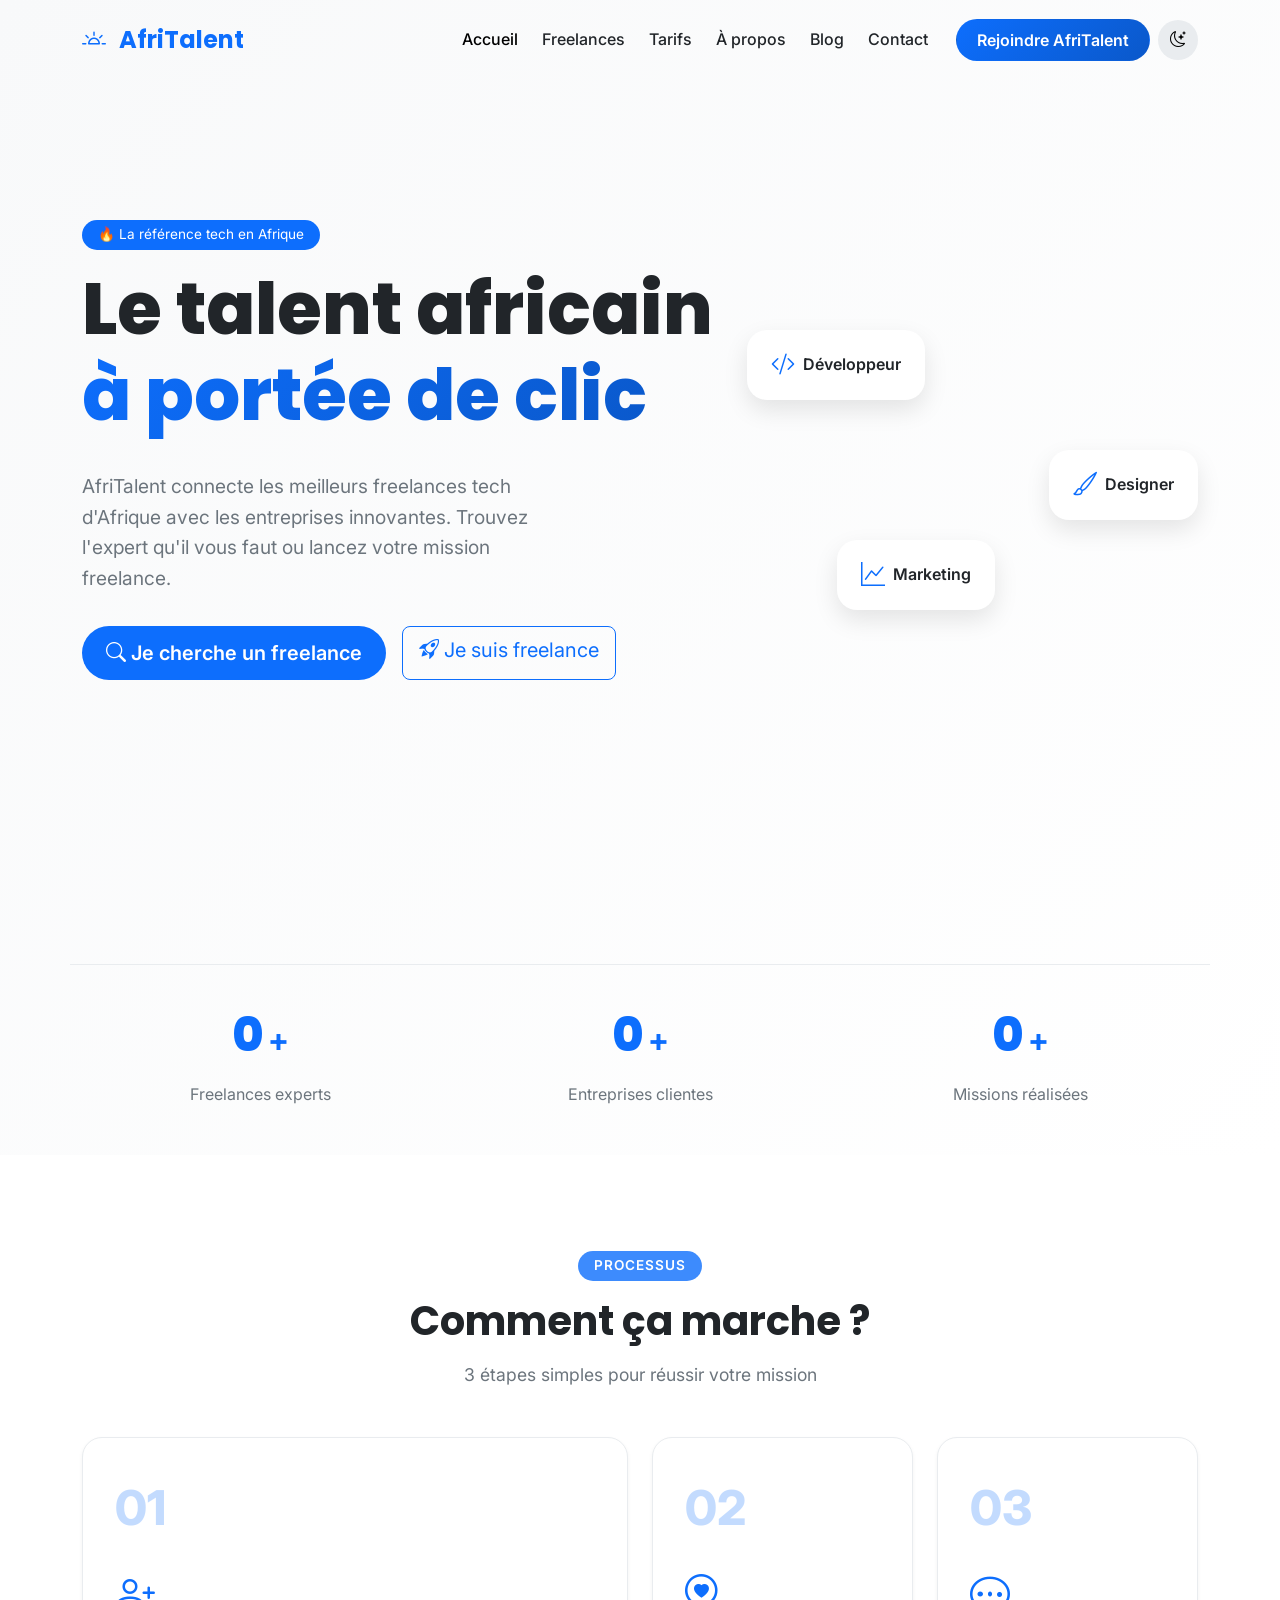
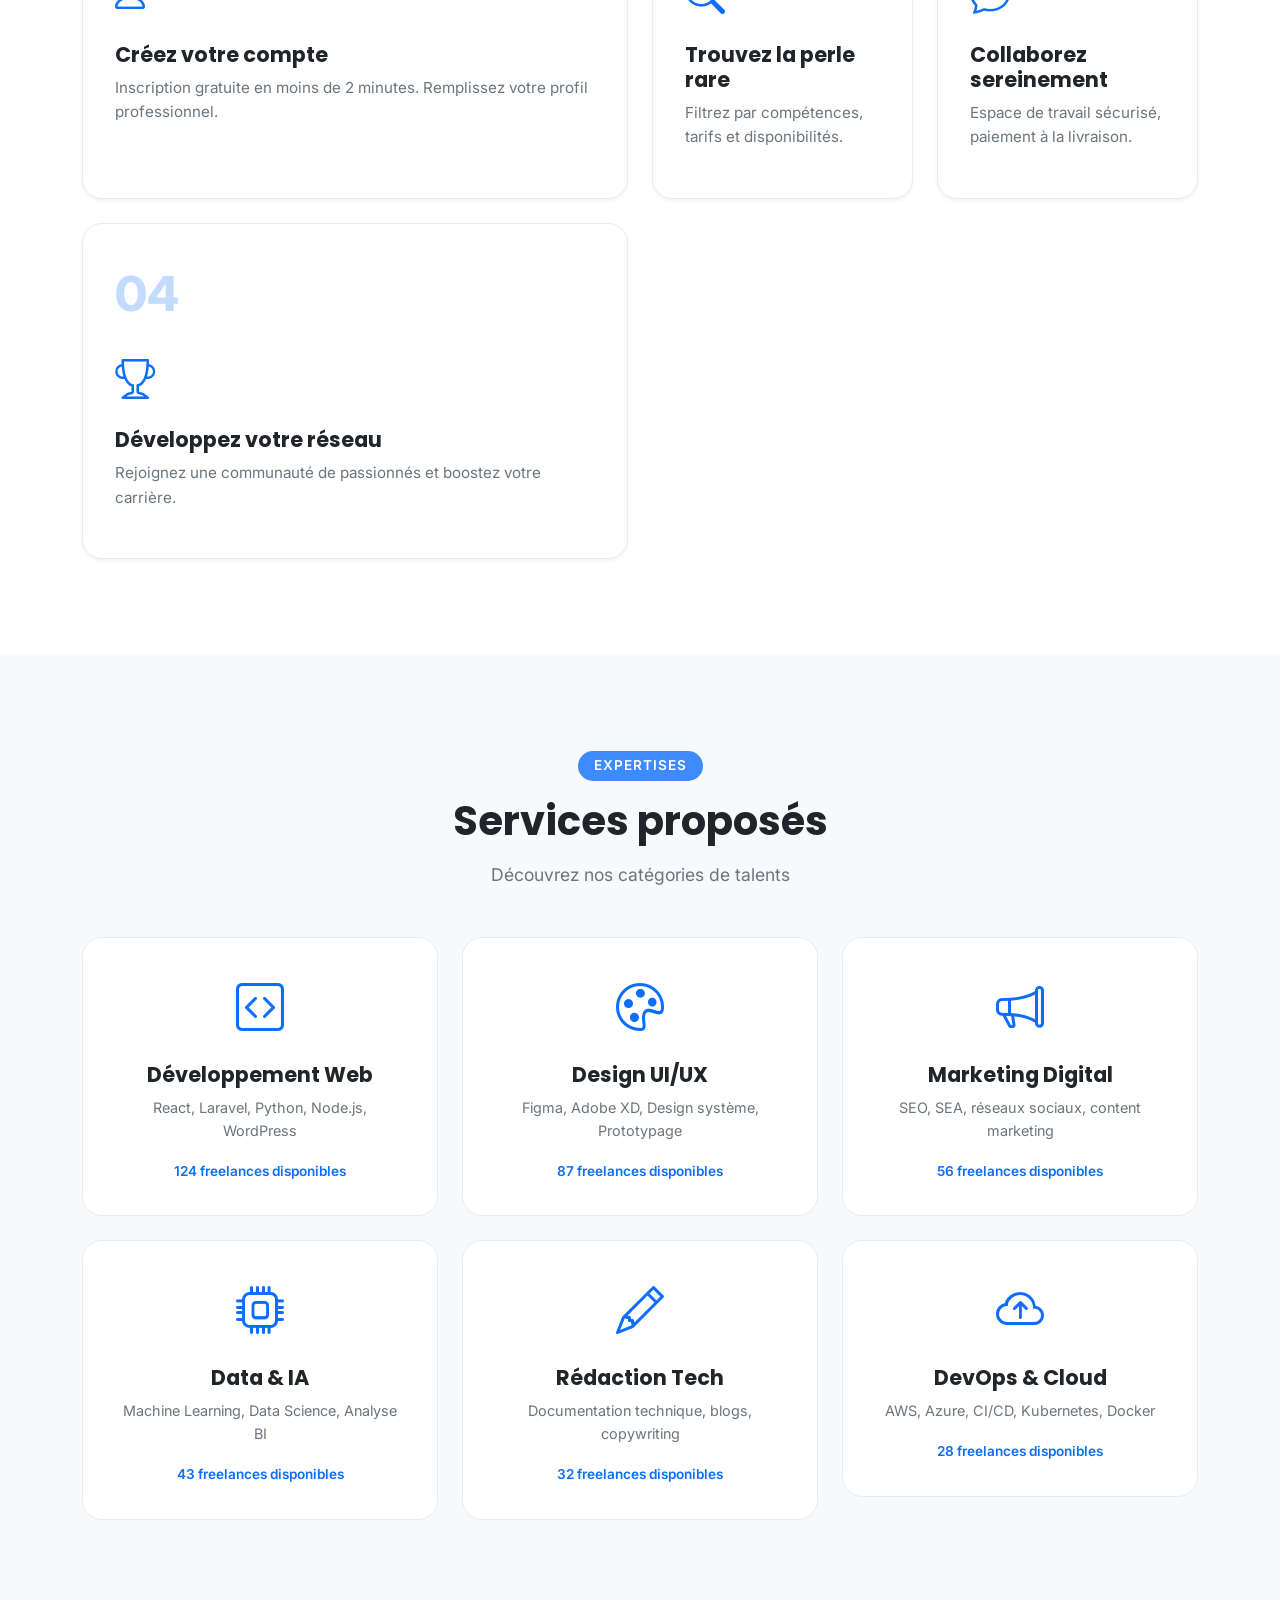
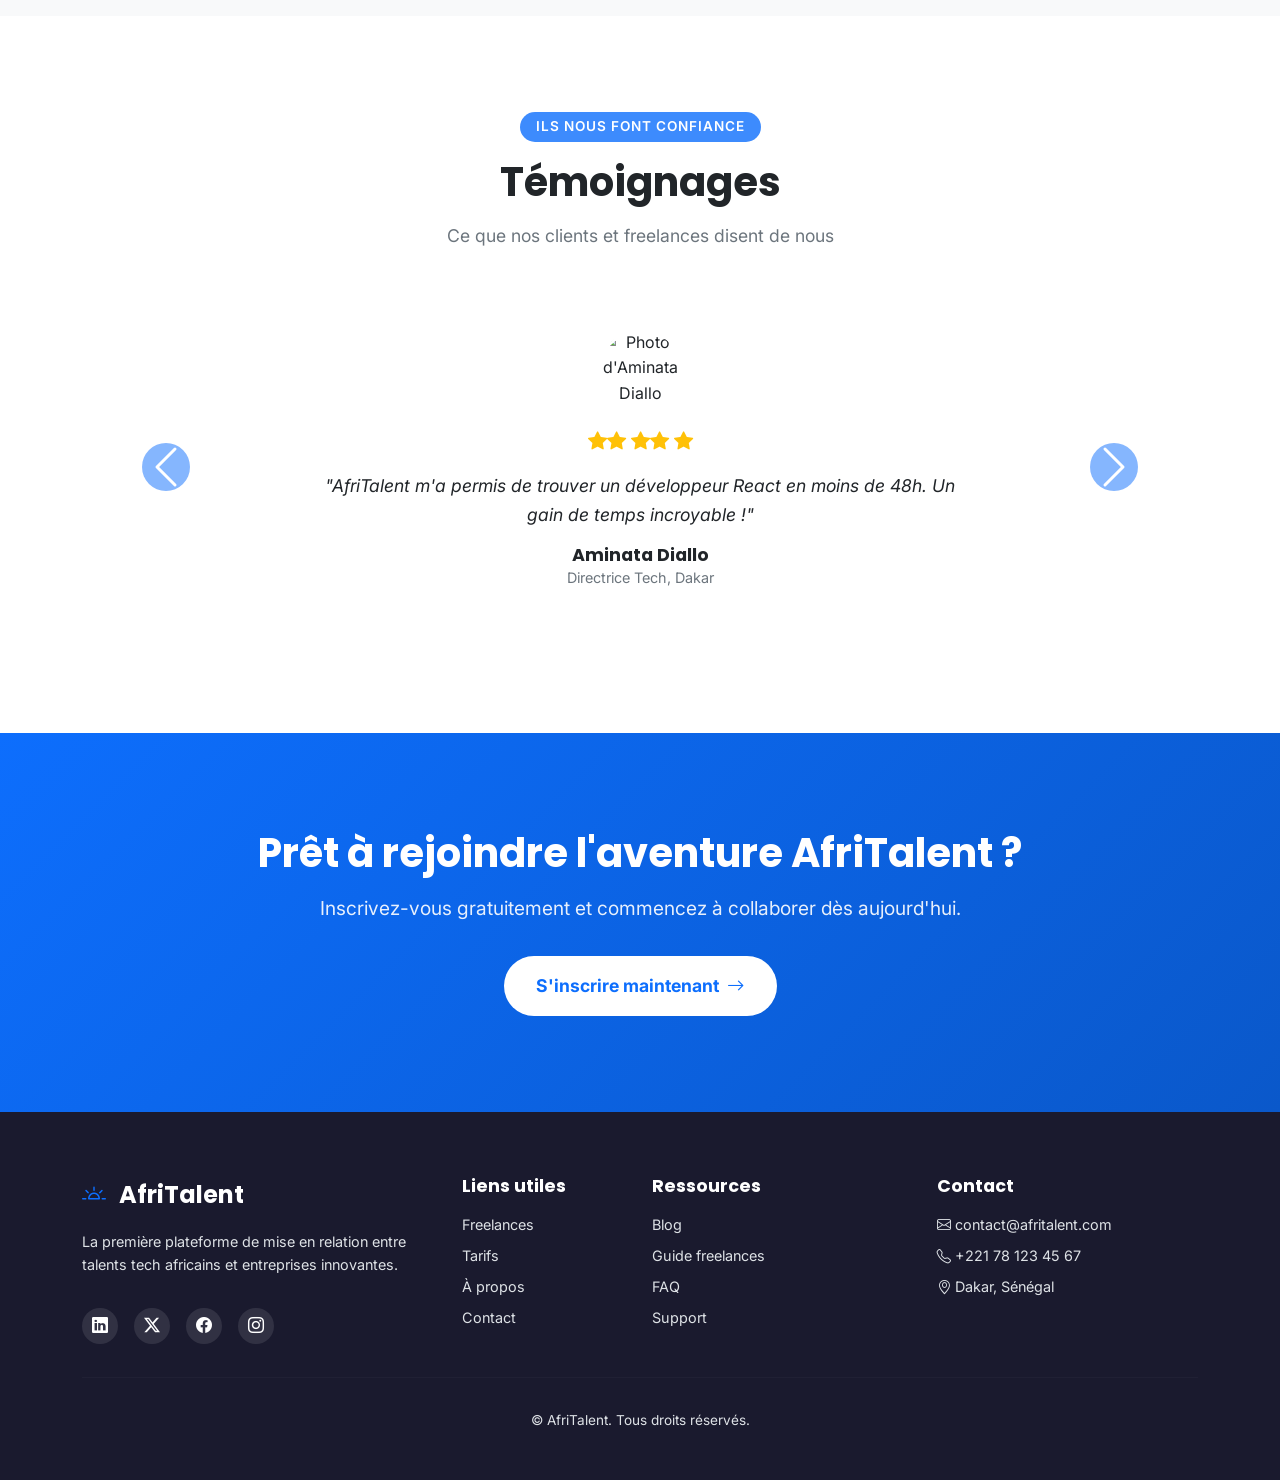
==== index.html @ 0f35cbd1 "HTML : structure complète des 5 pages avec sections et contenu texte" ====
<!DOCTYPE html>
<html lang="fr">
<head>
    <meta charset="UTF-8">
    <meta name="viewport" content="width=device-width, initial-scale=1.0">
    <meta name="description" content="AfriTalent - La plateforme de mise en relation entre freelances tech africains et entreprises du monde entier">
    <meta name="author" content="AfriTalent">
    <title>AfriTalent — Accueil | Plateforme de freelances tech en Afrique</title>
    
    <!-- Bootstrap 5 CSS -->
    <link href="https://cdn.jsdelivr.net/npm/bootstrap@5.3.0/dist/css/bootstrap.min.css" rel="stylesheet">
    
    <!-- Bootstrap Icons -->
    <link rel="stylesheet" href="https://cdn.jsdelivr.net/npm/bootstrap-icons@1.11.3/font/bootstrap-icons.min.css">
    
    <!-- Google Fonts -->
    <link href="https://fonts.googleapis.com/css2?family=Inter:opsz,wght@14..32,300;400;500;600;700;800&family=Poppins:wght@400;500;600;700;800;900&display=swap" rel="stylesheet">
    
    <!-- Fichier CSS principal -->
    <link rel="stylesheet" href="css/style.css">
</head>
<body>

    <!-- ==================== NAVBAR ==================== -->
    <nav class="navbar navbar-expand-lg fixed-top" id="mainNav">
        <div class="container">
            <a class="navbar-brand" href="index.html">
                <i class="bi bi-brightness-alt-high"></i>
                AfriTalent
            </a>
            
            <button class="navbar-toggler" type="button" data-bs-toggle="collapse" data-bs-target="#navMenu" 
                    aria-controls="navMenu" aria-expanded="false" aria-label="Menu de navigation">
                <span class="navbar-toggler-icon"></span>
            </button>
            
            <div class="collapse navbar-collapse" id="navMenu">
                <ul class="navbar-nav ms-auto mb-2 mb-lg-0">
                    <li class="nav-item"><a class="nav-link active" href="index.html">Accueil</a></li>
                    <li class="nav-item"><a class="nav-link" href="freelances.html">Freelances</a></li>
                    <li class="nav-item"><a class="nav-link" href="tarifs.html">Tarifs</a></li>
                    <li class="nav-item"><a class="nav-link" href="about.html">À propos</a></li>
                    <li class="nav-item"><a class="nav-link" href="blog.html">Blog</a></li>
                    <li class="nav-item"><a class="nav-link" href="contact.html">Contact</a></li>
                </ul>
                
                <div class="d-flex align-items-center gap-2 ms-lg-3">
                    <a href="inscription.html" class="btn btn-cta">Rejoindre AfriTalent</a>
                    <button id="darkModeToggle" class="btn-dark-mode" aria-label="Changer de thème">
                        <i class="bi bi-moon-stars"></i>
                    </button>
                </div>
            </div>
        </div>
    </nav>

    <main>
        <!-- ==================== SECTION HERO ==================== -->
        <section id="hero" class="hero-section">
            <div class="container">
                <div class="row align-items-center min-vh-100">
                    <div class="col-lg-7 hero-content">
                        <span class="hero-badge">🔥 La référence tech en Afrique</span>
                        <h1 class="hero-title">
                            Le talent africain <span class="gradient-text">à portée de clic</span>
                        </h1>
                        <p class="hero-subtitle">
                            AfriTalent connecte les meilleurs freelances tech d'Afrique avec les entreprises innovantes. 
                            Trouvez l'expert qu'il vous faut ou lancez votre mission freelance.
                        </p>
                        <div class="hero-buttons">
                            <a href="freelances.html" class="btn btn-primary btn-lg">
                                <i class="bi bi-search"></i> Je cherche un freelance
                            </a>
                            <a href="inscription.html?type=freelance" class="btn btn-outline-primary btn-lg">
                                <i class="bi bi-rocket-takeoff"></i> Je suis freelance
                            </a>
                        </div>
                    </div>
                    <div class="col-lg-5 hero-visual d-none d-lg-block">
                        <div class="hero-illustration">
                            <div class="floating-card card-1">
                                <i class="bi bi-code-slash"></i> Développeur
                            </div>
                            <div class="floating-card card-2">
                                <i class="bi bi-brush"></i> Designer
                            </div>
                            <div class="floating-card card-3">
                                <i class="bi bi-graph-up"></i> Marketing
                            </div>
                        </div>
                    </div>
                </div>

                <!-- Statistiques animées -->
                <div class="row stats-row text-center" id="statsContainer">
                    <div class="col-md-4">
                        <div class="stat-item">
                            <span class="stat-number" data-target="2500">0</span>
                            <span class="stat-plus">+</span>
                            <p class="stat-label">Freelances experts</p>
                        </div>
                    </div>
                    <div class="col-md-4">
                        <div class="stat-item">
                            <span class="stat-number" data-target="800">0</span>
                            <span class="stat-plus">+</span>
                            <p class="stat-label">Entreprises clientes</p>
                        </div>
                    </div>
                    <div class="col-md-4">
                        <div class="stat-item">
                            <span class="stat-number" data-target="12000">0</span>
                            <span class="stat-plus">+</span>
                            <p class="stat-label">Missions réalisées</p>
                        </div>
                    </div>
                </div>
            </div>
        </section>

        <!-- ==================== SECTION COMMENT ÇA MARCHE (BENTO GRID) ==================== -->
        <section id="how-it-works" class="section-padding">
            <div class="container">
                <div class="text-center mb-5">
                    <span class="section-badge">Processus</span>
                    <h2 class="section-title">Comment ça marche ?</h2>
                    <p class="section-subtitle">3 étapes simples pour réussir votre mission</p>
                </div>

                <div class="bento-grid">
                    <div class="bento-card bento-large">
                        <div class="step-number">01</div>
                        <div class="step-icon"><i class="bi bi-person-plus"></i></div>
                        <h3>Créez votre compte</h3>
                        <p>Inscription gratuite en moins de 2 minutes. Remplissez votre profil professionnel.</p>
                    </div>
                    
                    <div class="bento-card">
                        <div class="step-number">02</div>
                        <div class="step-icon"><i class="bi bi-search-heart"></i></div>
                        <h3>Trouvez la perle rare</h3>
                        <p>Filtrez par compétences, tarifs et disponibilités.</p>
                    </div>
                    
                    <div class="bento-card">
                        <div class="step-number">03</div>
                        <div class="step-icon"><i class="bi bi-chat-dots"></i></div>
                        <h3>Collaborez sereinement</h3>
                        <p>Espace de travail sécurisé, paiement à la livraison.</p>
                    </div>
                    
                    <div class="bento-card bento-wide">
                        <div class="step-number">04</div>
                        <div class="step-icon"><i class="bi bi-trophy"></i></div>
                        <h3>Développez votre réseau</h3>
                        <p>Rejoignez une communauté de passionnés et boostez votre carrière.</p>
                    </div>
                </div>
            </div>
        </section>

        <!-- ==================== SECTION CATÉGORIES ==================== -->
        <section id="categories" class="section-padding bg-light">
            <div class="container">
                <div class="text-center mb-5">
                    <span class="section-badge">Expertises</span>
                    <h2 class="section-title">Services proposés</h2>
                    <p class="section-subtitle">Découvrez nos catégories de talents</p>
                </div>

                <div class="row g-4">
                    <div class="col-lg-4 col-md-6">
                        <div class="category-card">
                            <div class="category-icon"><i class="bi bi-code-square"></i></div>
                            <h3>Développement Web</h3>
                            <p>React, Laravel, Python, Node.js, WordPress</p>
                            <span class="freelance-count">124 freelances disponibles</span>
                        </div>
                    </div>
                    <div class="col-lg-4 col-md-6">
                        <div class="category-card">
                            <div class="category-icon"><i class="bi bi-palette"></i></div>
                            <h3>Design UI/UX</h3>
                            <p>Figma, Adobe XD, Design système, Prototypage</p>
                            <span class="freelance-count">87 freelances disponibles</span>
                        </div>
                    </div>
                    <div class="col-lg-4 col-md-6">
                        <div class="category-card">
                            <div class="category-icon"><i class="bi bi-megaphone"></i></div>
                            <h3>Marketing Digital</h3>
                            <p>SEO, SEA, réseaux sociaux, content marketing</p>
                            <span class="freelance-count">56 freelances disponibles</span>
                        </div>
                    </div>
                    <div class="col-lg-4 col-md-6">
                        <div class="category-card">
                            <div class="category-icon"><i class="bi bi-cpu"></i></div>
                            <h3>Data & IA</h3>
                            <p>Machine Learning, Data Science, Analyse BI</p>
                            <span class="freelance-count">43 freelances disponibles</span>
                        </div>
                    </div>
                    <div class="col-lg-4 col-md-6">
                        <div class="category-card">
                            <div class="category-icon"><i class="bi bi-pencil"></i></div>
                            <h3>Rédaction Tech</h3>
                            <p>Documentation technique, blogs, copywriting</p>
                            <span class="freelance-count">32 freelances disponibles</span>
                        </div>
                    </div>
                    <div class="col-lg-4 col-md-6">
                        <div class="category-card">
                            <div class="category-icon"><i class="bi bi-cloud-arrow-up"></i></div>
                            <h3>DevOps & Cloud</h3>
                            <p>AWS, Azure, CI/CD, Kubernetes, Docker</p>
                            <span class="freelance-count">28 freelances disponibles</span>
                        </div>
                    </div>
                </div>
            </div>
        </section>

        <!-- ==================== SECTION TÉMOIGNAGES (CAROUSEL) ==================== -->
        <section id="testimonials" class="section-padding">
            <div class="container">
                <div class="text-center mb-5">
                    <span class="section-badge">Ils nous font confiance</span>
                    <h2 class="section-title">Témoignages</h2>
                    <p class="section-subtitle">Ce que nos clients et freelances disent de nous</p>
                </div>

                <div id="testimonialCarousel" class="carousel slide" data-bs-ride="carousel">
                    <div class="carousel-inner">
                        <div class="carousel-item active">
                            <div class="testimonial-card">
                                <div class="testimonial-avatar">
                                    <img src="https://randomuser.me/api/portraits/women/68.jpg" alt="Photo d'Aminata Diallo">
                                </div>
                                <div class="testimonial-stars">
                                    <i class="bi bi-star-fill"></i><i class="bi bi-star-fill"></i>
                                    <i class="bi bi-star-fill"></i><i class="bi bi-star-fill"></i>
                                    <i class="bi bi-star-fill"></i>
                                </div>
                                <p class="testimonial-text">"AfriTalent m'a permis de trouver un développeur React en moins de 48h. Un gain de temps incroyable !"</p>
                                <h4 class="testimonial-name">Aminata Diallo</h4>
                                <p class="testimonial-role">Directrice Tech, Dakar</p>
                            </div>
                        </div>
                        <div class="carousel-item">
                            <div class="testimonial-card">
                                <div class="testimonial-avatar">
                                    <img src="https://randomuser.me/api/portraits/men/32.jpg" alt="Photo de Koffi Mensah">
                                </div>
                                <div class="testimonial-stars">
                                    <i class="bi bi-star-fill"></i><i class="bi bi-star-fill"></i>
                                    <i class="bi bi-star-fill"></i><i class="bi bi-star-fill"></i>
                                    <i class="bi bi-star-fill"></i>
                                </div>
                                <p class="testimonial-text">"En tant que freelance, j'ai trouvé des missions passionnantes et bien rémunérées. La plateforme est top !"</p>
                                <h4 class="testimonial-name">Koffi Mensah</h4>
                                <p class="testimonial-role">Freelance Développeur, Abidjan</p>
                            </div>
                        </div>
                        <div class="carousel-item">
                            <div class="testimonial-card">
                                <div class="testimonial-avatar">
                                    <img src="https://randomuser.me/api/portraits/women/45.jpg" alt="Photo de Fatima Zahra">
                                </div>
                                <div class="testimonial-stars">
                                    <i class="bi bi-star-fill"></i><i class="bi bi-star-fill"></i>
                                    <i class="bi bi-star-fill"></i><i class="bi bi-star-fill"></i>
                                    <i class="bi bi-star-half"></i>
                                </div>
                                <p class="testimonial-text">"Une communauté dynamique et professionnelle. Je recommande vivement AfriTalent."</p>
                                <h4 class="testimonial-name">Fatima Zahra</h4>
                                <p class="testimonial-role">Chef de Projet, Casablanca</p>
                            </div>
                        </div>
                    </div>
                    <button class="carousel-control-prev" type="button" data-bs-target="#testimonialCarousel" data-bs-slide="prev">
                        <span class="carousel-control-prev-icon" aria-hidden="true"></span>
                        <span class="visually-hidden">Précédent</span>
                    </button>
                    <button class="carousel-control-next" type="button" data-bs-target="#testimonialCarousel" data-bs-slide="next">
                        <span class="carousel-control-next-icon" aria-hidden="true"></span>
                        <span class="visually-hidden">Suivant</span>
                    </button>
                </div>
            </div>
        </section>

        <!-- ==================== SECTION CTA FINAL ==================== -->
        <section id="cta-final" class="cta-section">
            <div class="container text-center">
                <h2 class="cta-title">Prêt à rejoindre l'aventure AfriTalent ?</h2>
                <p class="cta-text">Inscrivez-vous gratuitement et commencez à collaborer dès aujourd'hui.</p>
                <a href="inscription.html" class="btn-cta-large">
                    S'inscrire maintenant <i class="bi bi-arrow-right"></i>
                </a>
            </div>
        </section>
    </main>

    <!-- ==================== FOOTER ==================== -->
    <footer class="footer">
        <div class="container">
            <div class="row gy-4">
                <div class="col-lg-4 col-md-6">
                    <div class="footer-brand">
                        <i class="bi bi-brightness-alt-high"></i> AfriTalent
                    </div>
                    <p class="footer-description">
                        La première plateforme de mise en relation entre talents tech africains et entreprises innovantes.
                    </p>
                    <div class="footer-social">
                        <a href="#" aria-label="LinkedIn"><i class="bi bi-linkedin"></i></a>
                        <a href="#" aria-label="Twitter"><i class="bi bi-twitter-x"></i></a>
                        <a href="#" aria-label="Facebook"><i class="bi bi-facebook"></i></a>
                        <a href="#" aria-label="Instagram"><i class="bi bi-instagram"></i></a>
                    </div>
                </div>
                <div class="col-lg-2 col-md-6">
                    <h5>Liens utiles</h5>
                    <ul class="footer-links">
                        <li><a href="freelances.html">Freelances</a></li>
                        <li><a href="tarifs.html">Tarifs</a></li>
                        <li><a href="about.html">À propos</a></li>
                        <li><a href="contact.html">Contact</a></li>
                    </ul>
                </div>
                <div class="col-lg-3 col-md-6">
                    <h5>Ressources</h5>
                    <ul class="footer-links">
                        <li><a href="blog.html">Blog</a></li>
                        <li><a href="#">Guide freelances</a></li>
                        <li><a href="#">FAQ</a></li>
                        <li><a href="#">Support</a></li>
                    </ul>
                </div>
                <div class="col-lg-3 col-md-6">
                    <h5>Contact</h5>
                    <ul class="footer-links">
                        <li><i class="bi bi-envelope"></i> contact@afritalent.com</li>
                        <li><i class="bi bi-telephone"></i> +221 78 123 45 67</li>
                        <li><i class="bi bi-geo-alt"></i> Dakar, Sénégal</li>
                    </ul>
                </div>
            </div>
            <hr class="footer-hr">
            <div class="copyright">
                <p>&copy; <span id="currentYear"></span> AfriTalent. Tous droits réservés.</p>
            </div>
        </div>
    </footer>

    <!-- Bouton Retour en haut -->
    <button id="backToTop" class="back-to-top" aria-label="Retour en haut">
        <i class="bi bi-arrow-up"></i>
    </button>

    <!-- Scripts -->
    <script src="https://cdn.jsdelivr.net/npm/bootstrap@5.3.0/dist/js/bootstrap.bundle.min.js"></script>
    <script src="js/main.js"></script>
</body>
</html>
---- css/style.css ----
/* ================================================================
   AFRI TALENT - STYLES PROFESSIONNELS COMPLETS
   Version : 1.0 (5 pages : Accueil, Freelances, Tarifs, About, Contact)
   ================================================================
   Table des matières :
   1. Variables CSS (custom properties)
   2. Reset & styles de base
   3. Navbar dynamique
   4. Section Hero
   5. Statistiques animées
   6. Bento Grid
   7. Catégories de services
   8. Témoignages (Carousel)
   9. CTA Final
   10. Footer
   11. Dark Mode
   12. Animations scroll (fade-in)
   13. Back to Top button
   14. Responsive Design
   15. PAGE FREELANCES - Styles spécifiques
   16. PAGE TARIFS - Styles spécifiques
   17. PAGE ABOUT - Styles spécifiques
   18. PAGE CONTACT - Styles spécifiques
   ================================================================ */

/* ================= 1. VARIABLES CSS ================= */
:root {
    /* Couleurs principales (palette pro) */
    --primary: #0d6efd;
    --primary-dark: #0a58ca;
    --primary-light: #3d8bfd;
    --secondary: #6c757d;
    --dark: #1a1a2e;
    --light: #f8f9fa;
    --white: #ffffff;
    --black: #000000;
    --gray-100: #f8f9fa;
    --gray-200: #e9ecef;
    --gray-300: #dee2e6;
    --gray-400: #ced4da;
    --gray-500: #adb5bd;
    --gray-600: #6c757d;
    --gray-700: #495057;
    --gray-800: #212529;
    --gray-900: #141619;
    
    /* Couleurs sémantiques */
    --success: #198754;
    --warning: #ffc107;
    --danger: #dc3545;
    --info: #0dcaf0;
    
    /* Typographie */
    --font-title: 'Poppins', sans-serif;
    --font-body: 'Inter', sans-serif;
    
    /* Espacements */
    --spacing-xs: 0.5rem;
    --spacing-sm: 1rem;
    --spacing-md: 2rem;
    --spacing-lg: 4rem;
    --spacing-xl: 6rem;
    
    /* Transitions */
    --transition-fast: 0.2s ease;
    --transition-normal: 0.3s ease;
    --transition-slow: 0.5s ease;
    
    /* Ombres */
    --shadow-sm: 0 2px 4px rgba(0,0,0,0.05);
    --shadow-md: 0 4px 6px rgba(0,0,0,0.1);
    --shadow-lg: 0 10px 25px rgba(0,0,0,0.1);
    --shadow-xl: 0 20px 40px rgba(0,0,0,0.15);
    
    /* Bordures */
    --radius-sm: 8px;
    --radius-md: 12px;
    --radius-lg: 20px;
    --radius-xl: 30px;
}

/* Mode sombre (overrides via classe .dark-mode sur body) */
body.dark-mode {
    --primary: #3d8bfd;
    --primary-dark: #5a9eff;
    --dark: #0a0a1a;
    --light: #1a1a2e;
    --white: #1e1e2e;
    --gray-100: #2a2a3e;
    --gray-200: #3a3a4e;
    --gray-300: #4a4a5e;
    --gray-800: #e9ecef;
    --shadow-sm: 0 2px 4px rgba(0,0,0,0.3);
    --shadow-md: 0 4px 6px rgba(0,0,0,0.4);
}

/* ================= 2. RESET & STYLES DE BASE ================= */
* {
    margin: 0;
    padding: 0;
    box-sizing: border-box;
}

html {
    scroll-behavior: smooth;
}

body {
    font-family: var(--font-body);
    font-size: 16px;
    line-height: 1.6;
    color: var(--gray-800);
    background-color: var(--white);
    transition: background-color var(--transition-normal), color var(--transition-normal);
}

h1, h2, h3, h4, h5, h6 {
    font-family: var(--font-title);
    font-weight: 700;
    line-height: 1.2;
    margin-bottom: var(--spacing-sm);
}

a {
    text-decoration: none;
    transition: color var(--transition-fast);
}

img {
    max-width: 100%;
    height: auto;
}

/* Classes utilitaires */
.section-padding {
    padding: var(--spacing-xl) 0;
}

.section-badge {
    display: inline-block;
    background: var(--primary-light);
    color: white;
    font-size: 0.85rem;
    font-weight: 600;
    padding: 0.25rem 1rem;
    border-radius: 50px;
    margin-bottom: var(--spacing-sm);
    text-transform: uppercase;
    letter-spacing: 1px;
}

.section-title {
    font-size: 2.5rem;
    font-weight: 700;
    margin-bottom: var(--spacing-sm);
}

.section-subtitle {
    font-size: 1.1rem;
    color: var(--secondary);
    max-width: 600px;
    margin: 0 auto;
}

/* ================= 3. NAVBAR DYNAMIQUE ================= */
.navbar {
    padding: 1rem 0;
    transition: all var(--transition-normal);
    background-color: transparent;
}

.navbar.scrolled {
    background-color: var(--white);
    box-shadow: var(--shadow-md);
    padding: 0.5rem 0;
}

body.dark-mode .navbar.scrolled {
    background-color: #1a1a2e;
    box-shadow: var(--shadow-md);
}

.navbar-brand {
    font-family: var(--font-title);
    font-size: 1.5rem;
    font-weight: 700;
    color: var(--primary);
}

.navbar-brand i {
    margin-right: 8px;
}

.nav-link {
    font-weight: 500;
    color: var(--gray-800);
    margin: 0 0.25rem;
    transition: color var(--transition-fast);
}

.nav-link:hover,
.nav-link.active {
    color: var(--primary);
}

/* Bouton CTA dans navbar */
.btn-cta {
    background: linear-gradient(135deg, var(--primary) 0%, var(--primary-dark) 100%);
    color: white;
    padding: 0.5rem 1.25rem;
    border-radius: 50px;
    font-weight: 600;
    transition: transform var(--transition-fast), box-shadow var(--transition-fast);
}

.btn-cta:hover {
    transform: translateY(-2px);
    box-shadow: var(--shadow-md);
    color: white;
}

/* Bouton dark mode */
.btn-dark-mode {
    background: var(--gray-200);
    border: none;
    border-radius: 50%;
    width: 40px;
    height: 40px;
    display: flex;
    align-items: center;
    justify-content: center;
    cursor: pointer;
    transition: all var(--transition-fast);
}

.btn-dark-mode:hover {
    transform: scale(1.05);
    background: var(--gray-300);
}

/* ================= 4. SECTION HERO ================= */
.hero-section {
    min-height: 100vh;
    background: linear-gradient(135deg, var(--light) 0%, var(--white) 100%);
    display: flex;
    align-items: center;
    position: relative;
    overflow: hidden;
}

body.dark-mode .hero-section {
    background: linear-gradient(135deg, #1a1a2e 0%, #0a0a1a 100%);
}

.hero-badge {
    display: inline-block;
    background: var(--primary);
    color: white;
    font-size: 0.85rem;
    padding: 0.25rem 1rem;
    border-radius: 50px;
    margin-bottom: var(--spacing-sm);
}

.hero-title {
    font-size: 3.5rem;
    font-weight: 800;
    margin-bottom: var(--spacing-md);
}

@media (min-width: 768px) {
    .hero-title {
        font-size: 4.5rem;
    }
}

.gradient-text {
    background: linear-gradient(135deg, var(--primary) 0%, var(--primary-dark) 100%);
    -webkit-background-clip: text;
    background-clip: text;
    color: transparent;
}

.hero-subtitle {
    font-size: 1.2rem;
    color: var(--secondary);
    margin-bottom: var(--spacing-md);
    max-width: 500px;
}

.hero-buttons {
    display: flex;
    gap: var(--spacing-sm);
    flex-wrap: wrap;
}

.btn-primary {
    background: var(--primary);
    border: none;
    padding: 0.75rem 1.5rem;
    border-radius: 50px;
    font-weight: 600;
    transition: all var(--transition-fast);
}

.btn-primary:hover {
    background: var(--primary-dark);
    transform: translateY(-2px);
    box-shadow: var(--shadow-md);
}

.btn-outline-light {
    border: 2px solid var(--primary);
    color: var(--primary);
    padding: 0.75rem 1.5rem;
    border-radius: 50px;
    font-weight: 600;
}

.btn-outline-light:hover {
    background: var(--primary);
    color: white;
    transform: translateY(-2px);
}

/* Illustration flottante */
.hero-illustration {
    position: relative;
    height: 400px;
}

.floating-card {
    position: absolute;
    background: var(--white);
    padding: 1rem 1.5rem;
    border-radius: var(--radius-lg);
    box-shadow: var(--shadow-lg);
    display: flex;
    align-items: center;
    gap: 0.5rem;
    font-weight: 600;
    animation: float 3s ease-in-out infinite;
}

.floating-card i {
    font-size: 1.5rem;
    color: var(--primary);
}

.card-1 { top: 20%; left: 0; animation-delay: 0s; }
.card-2 { top: 50%; right: 0; animation-delay: 0.5s; }
.card-3 { bottom: 10%; left: 20%; animation-delay: 1s; }

@keyframes float {
    0%, 100% { transform: translateY(0px); }
    50% { transform: translateY(-20px); }
}

/* ================= 5. STATISTIQUES ANIMÉES ================= */
.stats-row {
    margin-top: var(--spacing-lg);
    padding: var(--spacing-md) 0;
    border-top: 1px solid var(--gray-200);
}

.stat-item {
    text-align: center;
}

.stat-number {
    font-size: 3rem;
    font-weight: 800;
    font-family: var(--font-title);
    color: var(--primary);
}

.stat-plus {
    font-size: 2rem;
    font-weight: 700;
    color: var(--primary);
}

.stat-label {
    font-size: 1rem;
    color: var(--secondary);
    margin-top: var(--spacing-xs);
}

/* ================= 6. BENTO GRID ================= */
.bento-grid {
    display: grid;
    grid-template-columns: repeat(4, 1fr);
    gap: 1.5rem;
    margin-top: var(--spacing-md);
}

.bento-card {
    background: var(--white);
    border-radius: var(--radius-lg);
    padding: 2rem;
    box-shadow: var(--shadow-sm);
    transition: all var(--transition-normal);
    border: 1px solid var(--gray-200);
}

.bento-card:hover {
    transform: translateY(-5px);
    box-shadow: var(--shadow-lg);
}

.bento-large {
    grid-column: span 2;
    grid-row: span 1;
}

.bento-wide {
    grid-column: span 2;
}

.step-number {
    font-size: 3rem;
    font-weight: 800;
    color: var(--primary-light);
    opacity: 0.3;
    margin-bottom: var(--spacing-sm);
}

.step-icon {
    font-size: 2.5rem;
    color: var(--primary);
    margin-bottom: var(--spacing-sm);
}

.bento-card h3 {
    font-size: 1.3rem;
    margin-bottom: var(--spacing-xs);
}

.bento-card p {
    color: var(--secondary);
    font-size: 0.95rem;
}

@media (max-width: 992px) {
    .bento-grid {
        grid-template-columns: repeat(2, 1fr);
    }
}

@media (max-width: 576px) {
    .bento-grid {
        grid-template-columns: 1fr;
    }
    .bento-large, .bento-wide {
        grid-column: span 1;
    }
}

/* ================= 7. CATÉGORIES DE SERVICES ================= */
.category-card {
    background: var(--white);
    border-radius: var(--radius-lg);
    padding: 2rem;
    text-align: center;
    transition: all var(--transition-normal);
    border: 1px solid var(--gray-200);
    cursor: pointer;
}

.category-card:hover {
    transform: translateY(-8px);
    box-shadow: var(--shadow-xl);
    border-color: var(--primary);
}

.category-icon {
    font-size: 3rem;
    color: var(--primary);
    margin-bottom: var(--spacing-sm);
}

.category-card h3 {
    font-size: 1.3rem;
    margin-bottom: var(--spacing-xs);
}

.category-card p {
    color: var(--secondary);
    font-size: 0.9rem;
    margin-bottom: var(--spacing-sm);
}

.freelance-count {
    display: inline-block;
    font-size: 0.85rem;
    color: var(--primary);
    font-weight: 600;
}

.bg-light {
    background-color: var(--light) !important;
}

/* ================= 8. TÉMOIGNAGES (CAROUSEL) ================= */
.testimonial-card {
    text-align: center;
    max-width: 700px;
    margin: 0 auto;
    padding: var(--spacing-md);
}

.testimonial-avatar {
    width: 80px;
    height: 80px;
    border-radius: 50%;
    overflow: hidden;
    margin: 0 auto var(--spacing-sm);
}

.testimonial-avatar img {
    width: 100%;
    height: 100%;
    object-fit: cover;
}

.testimonial-stars {
    color: var(--warning);
    font-size: 1.2rem;
    margin-bottom: var(--spacing-sm);
}

.testimonial-text {
    font-size: 1.1rem;
    font-style: italic;
    color: var(--gray-800);
    margin-bottom: var(--spacing-sm);
}

.testimonial-name {
    font-size: 1.1rem;
    margin-bottom: 0;
}

.testimonial-role {
    color: var(--secondary);
    font-size: 0.9rem;
}

.carousel-control-prev-icon,
.carousel-control-next-icon {
    background-color: var(--primary);
    border-radius: 50%;
    padding: 1.5rem;
}

/* ================= 9. CTA FINAL ================= */
.cta-section {
    background: linear-gradient(135deg, var(--primary) 0%, var(--primary-dark) 100%);
    padding: var(--spacing-xl) 0;
    color: white;
}

.cta-title {
    font-size: 2.5rem;
    margin-bottom: var(--spacing-sm);
}

.cta-text {
    font-size: 1.2rem;
    margin-bottom: var(--spacing-md);
    opacity: 0.9;
}

.btn-cta-large {
    background: white;
    color: var(--primary);
    padding: 1rem 2rem;
    border-radius: 50px;
    font-weight: 700;
    font-size: 1.1rem;
    transition: all var(--transition-fast);
    display: inline-flex;
    align-items: center;
    gap: 0.5rem;
}

.btn-cta-large:hover {
    transform: translateY(-3px);
    box-shadow: var(--shadow-lg);
    color: var(--primary-dark);
}

/* ================= 10. FOOTER ================= */
.footer {
    background: var(--dark);
    color: white;
    padding: var(--spacing-lg) 0 var(--spacing-md);
}

.footer-brand {
    font-family: var(--font-title);
    font-size: 1.5rem;
    font-weight: 700;
    margin-bottom: var(--spacing-sm);
}

.footer-brand i {
    margin-right: 8px;
    color: var(--primary);
}

.footer-description {
    color: var(--gray-300);
    margin-bottom: var(--spacing-md);
    font-size: 0.9rem;
}

.footer-social {
    display: flex;
    gap: var(--spacing-sm);
}

.footer-social a {
    color: white;
    background: rgba(255,255,255,0.1);
    width: 36px;
    height: 36px;
    display: flex;
    align-items: center;
    justify-content: center;
    border-radius: 50%;
    transition: all var(--transition-fast);
}

.footer-social a:hover {
    background: var(--primary);
    transform: translateY(-3px);
}

.footer h5 {
    font-size: 1.1rem;
    margin-bottom: var(--spacing-sm);
    color: white;
}

.footer-links {
    list-style: none;
    padding: 0;
}

.footer-links li {
    margin-bottom: 0.5rem;
}

.footer-links a,
.footer-links li {
    color: var(--gray-300);
    font-size: 0.9rem;
    transition: color var(--transition-fast);
}

.footer-links a:hover {
    color: var(--primary);
}

.footer-hr {
    margin: var(--spacing-md) 0;
    border-color: rgba(255,255,255,0.1);
}

.copyright {
    text-align: center;
    color: var(--gray-300);
    font-size: 0.85rem;
}

/* ================= 11. DARK MODE ================= */
body.dark-mode .category-card,
body.dark-mode .bento-card,
body.dark-mode .testimonial-card {
    background: #1e1e2e;
    border-color: #3a3a4e;
}

body.dark-mode .navbar.scrolled {
    background-color: #1a1a2e;
}

body.dark-mode .btn-outline-light {
    border-color: var(--primary);
    color: white;
}

/* ================= 12. ANIMATIONS SCROLL (FADE-IN) ================= */
.fade-in {
    opacity: 0;
    transform: translateY(30px);
    transition: opacity 0.6s ease, transform 0.6s ease;
}

.fade-in.visible {
    opacity: 1;
    transform: translateY(0);
}

/* ================= 13. BACK TO TOP BUTTON ================= */
.back-to-top {
    position: fixed;
    bottom: 30px;
    right: 30px;
    width: 50px;
    height: 50px;
    border-radius: 50%;
    background: var(--primary);
    color: white;
    border: none;
    cursor: pointer;
    display: none;
    align-items: center;
    justify-content: center;
    font-size: 1.5rem;
    transition: all var(--transition-fast);
    z-index: 1000;
}

.back-to-top:hover {
    background: var(--primary-dark);
    transform: translateY(-3px);
}

.back-to-top.show {
    display: flex;
}

/* ================= 14. RESPONSIVE DESIGN ================= */
@media (max-width: 768px) {
    .section-title {
        font-size: 2rem;
    }
    
    .hero-title {
        font-size: 2.5rem;
    }
    
    .stat-number {
        font-size: 2rem;
    }
    
    .bento-card {
        padding: 1.5rem;
    }
    
    .footer {
        text-align: center;
    }
    
    .footer-social {
        justify-content: center;
    }
}

@media (max-width: 576px) {
    .hero-buttons {
        flex-direction: column;
        width: 100%;
    }
    
    .hero-buttons .btn {
        width: 100%;
        text-align: center;
    }
    
    .section-padding {
        padding: var(--spacing-lg) 0;
    }
}

/* ================= 15. PAGE FREELANCES - STYLES SPÉCIFIQUES ================= */

/* Header de page */
.page-header {
    padding: 120px 0 60px;
    background: linear-gradient(135deg, var(--light) 0%, var(--white) 100%);
    text-align: center;
}

body.dark-mode .page-header {
    background: linear-gradient(135deg, #1a1a2e 0%, #0a0a1a 100%);
}

.page-title {
    font-size: 3rem;
    font-weight: 800;
    margin-bottom: var(--spacing-sm);
}

.page-description {
    font-size: 1.1rem;
    color: var(--secondary);
    max-width: 600px;
    margin: 0 auto;
}

/* Section des filtres */
.filters-section {
    padding: var(--spacing-md) 0;
    background-color: var(--white);
    border-bottom: 1px solid var(--gray-200);
    position: sticky;
    top: 70px;
    z-index: 99;
}

body.dark-mode .filters-section {
    background-color: var(--dark);
}

.filters-wrapper {
    display: flex;
    align-items: center;
    flex-wrap: wrap;
    gap: var(--spacing-sm);
}

.filters-label {
    font-weight: 600;
    color: var(--gray-800);
}

.filters-buttons {
    display: flex;
    flex-wrap: wrap;
    gap: 0.75rem;
}

.filter-btn {
    padding: 0.6rem 1.25rem;
    border: 2px solid var(--gray-200);
    background: transparent;
    border-radius: 50px;
    font-weight: 500;
    color: var(--gray-800);
    cursor: pointer;
    transition: all var(--transition-fast);
}

.filter-btn:hover {
    border-color: var(--primary);
    color: var(--primary);
}

.filter-btn.active {
    background: var(--primary);
    border-color: var(--primary);
    color: white;
}

body.dark-mode .filter-btn {
    border-color: var(--gray-700);
    color: var(--gray-300);
}

body.dark-mode .filter-btn.active {
    background: var(--primary);
    color: white;
}

/* Grille des freelances */
.freelances-grid-section {
    padding: var(--spacing-lg) 0 var(--spacing-xl);
}

/* Carte freelance */
.freelance-card {
    background: var(--white);
    border-radius: var(--radius-lg);
    overflow: hidden;
    box-shadow: var(--shadow-sm);
    transition: all var(--transition-normal);
    height: 100%;
    border: 1px solid var(--gray-200);
}

.freelance-card:hover {
    transform: translateY(-8px);
    box-shadow: var(--shadow-xl);
}

.freelance-image {
    position: relative;
    height: 220px;
    overflow: hidden;
}

.freelance-image img {
    width: 100%;
    height: 100%;
    object-fit: cover;
    transition: transform var(--transition-normal);
}

.freelance-card:hover .freelance-image img {
    transform: scale(1.05);
}

.freelance-badge {
    position: absolute;
    top: 15px;
    right: 15px;
    background: var(--success);
    color: white;
    padding: 0.25rem 0.75rem;
    border-radius: 50px;
    font-size: 0.75rem;
    font-weight: 600;
}

.freelance-info {
    padding: 1.5rem;
}

.freelance-name {
    font-size: 1.25rem;
    font-weight: 700;
    margin-bottom: 0.25rem;
}

.freelance-specialty {
    color: var(--primary);
    font-weight: 600;
    font-size: 0.85rem;
    margin-bottom: 0.75rem;
}

.freelance-bio {
    font-size: 0.9rem;
    color: var(--secondary);
    margin-bottom: 1rem;
    line-height: 1.5;
}

.freelance-rate {
    display: inline-block;
    background: var(--gray-100);
    padding: 0.35rem 0.75rem;
    border-radius: 50px;
    font-size: 0.85rem;
    margin-bottom: 0.75rem;
}

.freelance-rate strong {
    color: var(--primary);
    font-size: 1rem;
}

.freelance-rating {
    display: flex;
    align-items: center;
    gap: 0.25rem;
    margin-bottom: 1rem;
    font-size: 0.85rem;
}

.freelance-rating i {
    color: var(--warning);
}

.freelance-rating span {
    color: var(--secondary);
    margin-left: 0.5rem;
}

/* Bouton profil */
.btn-profile {
    width: 100%;
    padding: 0.75rem;
    background: transparent;
    border: 2px solid var(--primary);
    border-radius: 50px;
    font-weight: 600;
    color: var(--primary);
    cursor: pointer;
    transition: all var(--transition-fast);
}

.btn-profile:hover {
    background: var(--primary);
    color: white;
}

.btn-profile i {
    transition: transform var(--transition-fast);
}

.btn-profile:hover i {
    transform: translateX(5px);
}

/* Message aucun résultat */
.no-results-message {
    text-align: center;
    padding: var(--spacing-xl) 0;
}

.no-results-message i {
    font-size: 4rem;
    color: var(--secondary);
    margin-bottom: var(--spacing-sm);
}

.no-results-message h3 {
    font-size: 1.5rem;
    margin-bottom: var(--spacing-xs);
}

.no-results-message p {
    color: var(--secondary);
}

/* Animation pour le filtrage */
.freelance-item {
    transition: opacity 0.3s ease, transform 0.3s ease;
}

.freelance-item.hide {
    display: none;
}

/* Responsive - Page freelances */
@media (max-width: 768px) {
    .page-title {
        font-size: 2rem;
    }
    
    .filters-section {
        position: relative;
        top: 0;
    }
    
    .filters-wrapper {
        flex-direction: column;
        align-items: flex-start;
    }
    
    .filters-buttons {
        justify-content: center;
    }
    
    .filter-btn {
        padding: 0.4rem 1rem;
        font-size: 0.85rem;
    }
    
    .freelance-image {
        height: 180px;
    }
}

/* ================= 16. PAGE TARIFS - STYLES SPÉCIFIQUES ================= */

/* Cartes de tarifs */
.pricing-card {
    background: var(--white);
    border-radius: var(--radius-lg);
    padding: 2rem;
    text-align: center;
    transition: all var(--transition-normal);
    border: 1px solid var(--gray-200);
    height: 100%;
    position: relative;
}

.pricing-card:hover {
    transform: translateY(-10px);
    box-shadow: var(--shadow-xl);
}

.pricing-card.featured {
    border: 2px solid var(--primary);
    transform: scale(1.02);
    box-shadow: var(--shadow-lg);
}

.pricing-card.featured:hover {
    transform: scale(1.02) translateY(-10px);
}

.pricing-badge {
    position: absolute;
    top: -12px;
    left: 50%;
    transform: translateX(-50%);
    background: var(--primary);
    color: white;
    padding: 0.25rem 1rem;
    border-radius: 50px;
    font-size: 0.75rem;
    font-weight: 600;
}

.pricing-name {
    font-size: 1.5rem;
    font-weight: 700;
    margin-bottom: var(--spacing-sm);
}

.pricing-price {
    font-size: 3rem;
    font-weight: 800;
    color: var(--primary);
    margin-bottom: var(--spacing-sm);
}

.pricing-price small {
    font-size: 0.9rem;
    color: var(--secondary);
    font-weight: 400;
}

.pricing-description {
    color: var(--secondary);
    margin-bottom: var(--spacing-md);
    font-size: 0.9rem;
}

.pricing-features {
    list-style: none;
    padding: 0;
    margin-bottom: var(--spacing-md);
    text-align: left;
}

.pricing-features li {
    padding: 0.5rem 0;
    display: flex;
    align-items: center;
    gap: 0.5rem;
    font-size: 0.9rem;
}

.pricing-features li i.bi-check-lg {
    color: var(--success);
    font-size: 1.1rem;
}

.pricing-features li i.bi-x-lg {
    color: var(--danger);
    font-size: 1.1rem;
}

.btn-pricing {
    width: 100%;
    padding: 0.75rem;
    background: var(--primary);
    color: white;
    border: none;
    border-radius: 50px;
    font-weight: 600;
    transition: all var(--transition-fast);
}

.btn-pricing:hover {
    background: var(--primary-dark);
    transform: translateY(-2px);
}

.btn-pricing-outline {
    width: 100%;
    padding: 0.75rem;
    background: transparent;
    border: 2px solid var(--primary);
    border-radius: 50px;
    font-weight: 600;
    color: var(--primary);
    transition: all var(--transition-fast);
}

.btn-pricing-outline:hover {
    background: var(--primary);
    color: white;
}

/* Section FAQ Accordion */
.faq-section {
    background: var(--light);
}

body.dark-mode .faq-section {
    background: #1a1a2e;
}

.accordion-item {
    background: var(--white);
    border: 1px solid var(--gray-200);
    margin-bottom: var(--spacing-sm);
    border-radius: var(--radius-md) !important;
    overflow: hidden;
}

.accordion-button {
    background: var(--white);
    color: var(--gray-800);
    font-weight: 600;
    padding: 1.25rem;
}

.accordion-button:not(.collapsed) {
    background: var(--primary);
    color: white;
}

.accordion-button:focus {
    box-shadow: none;
    border-color: var(--primary);
}

.accordion-body {
    background: var(--white);
    color: var(--secondary);
    padding: 1.25rem;
}

body.dark-mode .accordion-item,
body.dark-mode .accordion-button,
body.dark-mode .accordion-body {
    background: #1e1e2e;
    border-color: #3a3a4e;
}

body.dark-mode .accordion-button {
    color: var(--gray-300);
}

body.dark-mode .accordion-button:not(.collapsed) {
    background: var(--primary);
    color: white;
}

/* ================= 17. PAGE ABOUT - STYLES SPÉCIFIQUES ================= */

/* Section Histoire */
.history-section {
    padding: var(--spacing-xl) 0;
}

.history-content {
    padding-right: var(--spacing-lg);
}

.history-title {
    font-size: 2rem;
    margin-bottom: var(--spacing-md);
}

.history-text {
    color: var(--secondary);
    margin-bottom: var(--spacing-sm);
    line-height: 1.8;
}

.history-image {
    border-radius: var(--radius-lg);
    overflow: hidden;
    box-shadow: var(--shadow-lg);
}

.history-image img {
    width: 100%;
    height: auto;
    transition: transform var(--transition-normal);
}

.history-image:hover img {
    transform: scale(1.05);
}

/* Section Équipe */
.team-section {
    background: var(--light);
    padding: var(--spacing-xl) 0;
}

body.dark-mode .team-section {
    background: #1a1a2e;
}

.team-card {
    background: var(--white);
    border-radius: var(--radius-lg);
    overflow: hidden;
    text-align: center;
    transition: all var(--transition-normal);
    border: 1px solid var(--gray-200);
}

.team-card:hover {
    transform: translateY(-8px);
    box-shadow: var(--shadow-xl);
}

.team-image {
    width: 150px;
    height: 150px;
    border-radius: 50%;
    overflow: hidden;
    margin: 1.5rem auto 0;
}

.team-image img {
    width: 100%;
    height: 100%;
    object-fit: cover;
}

.team-info {
    padding: 1.5rem;
}

.team-name {
    font-size: 1.2rem;
    margin-bottom: 0.25rem;
}

.team-role {
    color: var(--primary);
    font-weight: 600;
    font-size: 0.85rem;
    margin-bottom: var(--spacing-sm);
}

.team-bio {
    color: var(--secondary);
    font-size: 0.9rem;
    margin-bottom: var(--spacing-sm);
}

.team-social {
    display: flex;
    justify-content: center;
    gap: var(--spacing-sm);
}

.team-social a {
    color: var(--secondary);
    transition: color var(--transition-fast);
}

.team-social a:hover {
    color: var(--primary);
}

/* Section Valeurs */
.values-section {
    padding: var(--spacing-xl) 0;
}

.value-card {
    text-align: center;
    padding: var(--spacing-md);
    border-radius: var(--radius-lg);
    transition: all var(--transition-normal);
}

.value-card:hover {
    transform: translateY(-5px);
}

.value-icon {
    width: 80px;
    height: 80px;
    background: var(--primary-light);
    border-radius: 50%;
    display: flex;
    align-items: center;
    justify-content: center;
    margin: 0 auto var(--spacing-md);
}

.value-icon i {
    font-size: 2.5rem;
    color: white;
}

.value-card h3 {
    font-size: 1.3rem;
    margin-bottom: var(--spacing-sm);
}

.value-card p {
    color: var(--secondary);
}

/* Section Chiffres clés (About) */
.key-numbers-section {
    background: linear-gradient(135deg, var(--primary) 0%, var(--primary-dark) 100%);
    color: white;
    padding: var(--spacing-xl) 0;
}

.key-numbers-section .stat-number {
    color: white;
}

.key-numbers-section .stat-label {
    color: rgba(255,255,255,0.9);
}

/* ================= 18. PAGE CONTACT - STYLES SPÉCIFIQUES ================= */

/* Section formulaire */
.contact-section {
    padding: var(--spacing-xl) 0;
}

.contact-info-card {
    background: var(--light);
    border-radius: var(--radius-lg);
    padding: var(--spacing-md);
    height: 100%;
}

body.dark-mode .contact-info-card {
    background: #1e1e2e;
}

.contact-info-item {
    display: flex;
    align-items: center;
    gap: var(--spacing-sm);
    margin-bottom: var(--spacing-md);
    padding: var(--spacing-sm);
    border-radius: var(--radius-md);
    transition: background var(--transition-fast);
}

.contact-info-item:hover {
    background: rgba(13, 110, 253, 0.1);
}

.contact-info-icon {
    width: 50px;
    height: 50px;
    background: var(--primary);
    border-radius: 50%;
    display: flex;
    align-items: center;
    justify-content: center;
}

.contact-info-icon i {
    font-size: 1.5rem;
    color: white;
}

.contact-info-text h4 {
    font-size: 1rem;
    margin-bottom: 0.25rem;
}

.contact-info-text p {
    color: var(--secondary);
    margin-bottom: 0;
}

/* Formulaire */
.contact-form {
    background: var(--white);
    border-radius: var(--radius-lg);
    padding: var(--spacing-md);
    box-shadow: var(--shadow-md);
    border: 1px solid var(--gray-200);
}

body.dark-mode .contact-form {
    background: #1e1e2e;
}

.form-group {
    margin-bottom: var(--spacing-md);
}

.form-label {
    font-weight: 600;
    margin-bottom: var(--spacing-xs);
    color: var(--gray-800);
}

.form-control,
.form-select {
    width: 100%;
    padding: 0.75rem 1rem;
    border: 2px solid var(--gray-200);
    border-radius: var(--radius-md);
    background: var(--white);
    color: var(--gray-800);
    transition: all var(--transition-fast);
}

.form-control:focus,
.form-select:focus {
    outline: none;
    border-color: var(--primary);
    box-shadow: 0 0 0 3px rgba(13, 110, 253, 0.1);
}

.form-control.error,
.form-select.error {
    border-color: var(--danger);
}

.error-message {
    color: var(--danger);
    font-size: 0.8rem;
    margin-top: 0.25rem;
    display: block;
}

.form-control.success {
    border-color: var(--success);
}

.btn-submit {
    width: 100%;
    padding: 0.75rem;
    background: var(--primary);
    color: white;
    border: none;
    border-radius: 50px;
    font-weight: 600;
    font-size: 1rem;
    transition: all var(--transition-fast);
}

.btn-submit:hover {
    background: var(--primary-dark);
    transform: translateY(-2px);
}

/* Message de succès */
.success-message {
    text-align: center;
    padding: var(--spacing-md);
    background: var(--success);
    color: white;
    border-radius: var(--radius-md);
    margin-top: var(--spacing-md);
}

.success-message i {
    font-size: 3rem;
    margin-bottom: var(--spacing-sm);
}

/* Carte Google Maps */
.map-section {
    padding-bottom: var(--spacing-xl);
}

.map-container {
    border-radius: var(--radius-lg);
    overflow: hidden;
    box-shadow: var(--shadow-md);
}

.map-container iframe {
    width: 100%;
    height: 400px;
    border: none;
}

/* Responsive Contact */
@media (max-width: 768px) {
    .contact-info-card {
        margin-bottom: var(--spacing-md);
    }
    
    .map-container iframe {
        height: 300px;
    }
}
/* ================================================================
   PAGE BLOG - STYLES SPÉCIFIQUES
   ================================================================ */

/* Section blog */
.blog-section {
    padding: var(--spacing-xl) 0;
}

/* Article card */
.article-card {
    background: var(--white);
    border-radius: var(--radius-lg);
    overflow: hidden;
    box-shadow: var(--shadow-sm);
    transition: all var(--transition-normal);
    height: 100%;
    border: 1px solid var(--gray-200);
}

.article-card:hover {
    transform: translateY(-8px);
    box-shadow: var(--shadow-xl);
}

.article-image {
    position: relative;
    height: 220px;
    overflow: hidden;
}

.article-image img {
    width: 100%;
    height: 100%;
    object-fit: cover;
    transition: transform var(--transition-normal);
}

.article-card:hover .article-image img {
    transform: scale(1.05);
}

.article-category {
    position: absolute;
    top: 15px;
    left: 15px;
    background: var(--primary);
    color: white;
    padding: 0.25rem 0.75rem;
    border-radius: 50px;
    font-size: 0.7rem;
    font-weight: 600;
    text-transform: uppercase;
}

.article-content {
    padding: 1.5rem;
}

.article-meta {
    display: flex;
    gap: var(--spacing-sm);
    margin-bottom: var(--spacing-sm);
    font-size: 0.8rem;
    color: var(--secondary);
}

.article-meta i {
    margin-right: 0.25rem;
}

.article-title {
    font-size: 1.25rem;
    font-weight: 700;
    margin-bottom: 0.75rem;
    line-height: 1.4;
}

.article-title a {
    color: var(--gray-800);
    transition: color var(--transition-fast);
}

.article-title a:hover {
    color: var(--primary);
}

.article-excerpt {
    color: var(--secondary);
    font-size: 0.9rem;
    margin-bottom: var(--spacing-sm);
    line-height: 1.6;
}

.article-link {
    color: var(--primary);
    font-weight: 600;
    font-size: 0.9rem;
    text-decoration: none;
    display: inline-flex;
    align-items: center;
    gap: 0.5rem;
    transition: gap var(--transition-fast);
}

.article-link:hover {
    gap: 0.75rem;
    color: var(--primary-dark);
}

/* Sidebar */
.blog-sidebar {
    position: sticky;
    top: 100px;
}

.sidebar-widget {
    background: var(--white);
    border-radius: var(--radius-lg);
    padding: 1.5rem;
    margin-bottom: 1.5rem;
    border: 1px solid var(--gray-200);
}

.sidebar-widget h3 {
    font-size: 1.2rem;
    margin-bottom: 1rem;
    padding-bottom: 0.5rem;
    border-bottom: 2px solid var(--primary);
    display: inline-block;
}

/* Widget recherche */
.search-form {
    display: flex;
    gap: 0.5rem;
}

.search-input {
    flex: 1;
    padding: 0.6rem 1rem;
    border: 2px solid var(--gray-200);
    border-radius: 50px;
    background: var(--white);
    color: var(--gray-800);
    transition: all var(--transition-fast);
}

.search-input:focus {
    outline: none;
    border-color: var(--primary);
}

.search-btn {
    background: var(--primary);
    border: none;
    border-radius: 50px;
    width: 42px;
    height: 42px;
    color: white;
    display: flex;
    align-items: center;
    justify-content: center;
    transition: all var(--transition-fast);
}

.search-btn:hover {
    background: var(--primary-dark);
    transform: scale(1.02);
}

/* Widget catégories */
.categories-list {
    list-style: none;
    padding: 0;
}

.categories-list li {
    display: flex;
    justify-content: space-between;
    align-items: center;
    padding: 0.6rem 0;
    border-bottom: 1px solid var(--gray-200);
}

.categories-list li:last-child {
    border-bottom: none;
}

.categories-list a {
    color: var(--gray-800);
    transition: color var(--transition-fast);
}

.categories-list a:hover {
    color: var(--primary);
}

.category-count {
    background: var(--gray-200);
    padding: 0.15rem 0.5rem;
    border-radius: 50px;
    font-size: 0.7rem;
    font-weight: 600;
    color: var(--gray-700);
}

/* Widget articles récents */
.recent-post {
    display: flex;
    gap: 1rem;
    margin-bottom: 1rem;
    padding-bottom: 1rem;
    border-bottom: 1px solid var(--gray-200);
}

.recent-post:last-child {
    border-bottom: none;
    margin-bottom: 0;
    padding-bottom: 0;
}

.recent-post-image {
    width: 60px;
    height: 60px;
    border-radius: var(--radius-sm);
    overflow: hidden;
    flex-shrink: 0;
}

.recent-post-image img {
    width: 100%;
    height: 100%;
    object-fit: cover;
}

.recent-post-content h4 {
    font-size: 0.9rem;
    font-weight: 600;
    margin-bottom: 0.25rem;
}

.recent-post-content h4 a {
    color: var(--gray-800);
}

.recent-post-content h4 a:hover {
    color: var(--primary);
}

.recent-post-date {
    font-size: 0.7rem;
    color: var(--secondary);
}

.recent-post-date i {
    margin-right: 0.25rem;
}

/* Widget newsletter */
.newsletter-text {
    color: var(--secondary);
    font-size: 0.85rem;
    margin-bottom: 1rem;
}

.newsletter-form {
    display: flex;
    flex-direction: column;
    gap: 0.75rem;
}

.newsletter-input {
    padding: 0.6rem 1rem;
    border: 2px solid var(--gray-200);
    border-radius: 50px;
    background: var(--white);
    color: var(--gray-800);
}

.newsletter-input:focus {
    outline: none;
    border-color: var(--primary);
}

.newsletter-btn {
    padding: 0.6rem;
    background: var(--primary);
    color: white;
    border: none;
    border-radius: 50px;
    font-weight: 600;
    transition: all var(--transition-fast);
}

.newsletter-btn:hover {
    background: var(--primary-dark);
}

/* Widget tags */
.tags-cloud {
    display: flex;
    flex-wrap: wrap;
    gap: 0.5rem;
}

.tag {
    background: var(--gray-200);
    color: var(--gray-700);
    padding: 0.3rem 0.8rem;
    border-radius: 50px;
    font-size: 0.75rem;
    transition: all var(--transition-fast);
}

.tag:hover {
    background: var(--primary);
    color: white;
    transform: translateY(-2px);
}

/* Pagination */
.pagination {
    display: flex;
    justify-content: center;
    gap: 0.5rem;
    margin-top: var(--spacing-lg);
}

.page-link {
    width: 40px;
    height: 40px;
    display: flex;
    align-items: center;
    justify-content: center;
    background: var(--white);
    border: 1px solid var(--gray-200);
    border-radius: var(--radius-sm);
    color: var(--gray-800);
    transition: all var(--transition-fast);
}

.page-link:hover,
.page-link.active {
    background: var(--primary);
    border-color: var(--primary);
    color: white;
}

/* Responsive Blog */
@media (max-width: 768px) {
    .blog-sidebar {
        position: static;
        margin-top: var(--spacing-lg);
    }
    
    .article-image {
        height: 180px;
    }
    
    .article-title {
        font-size: 1.1rem;
    }
    
    .pagination {
        flex-wrap: wrap;
    }
}

/* Mode sombre Blog */
body.dark-mode .article-card,
body.dark-mode .sidebar-widget {
    background: #1e1e2e;
    border-color: #3a3a4e;
}

body.dark-mode .article-title a {
    color: var(--gray-300);
}

body.dark-mode .categories-list a {
    color: var(--gray-300);
}

body.dark-mode .recent-post-content h4 a {
    color: var(--gray-300);
}

body.dark-mode .tag {
    background: #2a2a3e;
    color: var(--gray-300);
}

body.dark-mode .page-link {
    background: #1e1e2e;
    border-color: #3a3a4e;
    color: var(--gray-300);
}

body.dark-mode .search-input,
body.dark-mode .newsletter-input {
    background: #1e1e2e;
    border-color: #3a3a4e;
    color: var(--gray-300);
}
/* ================================================================
   PAGE INSCRIPTION - STYLES SPÉCIFIQUES
   ================================================================ */

/* Section inscription */
.inscription-page-section {
    padding: 60px 0 100px;
}

/* Cartes des avantages */
.inscription-benefits {
    position: sticky;
    top: 100px;
}

.benefits-card {
    background: linear-gradient(135deg, var(--primary) 0%, var(--primary-dark) 100%);
    border-radius: var(--radius-lg);
    padding: 2rem;
    color: white;
}

.benefits-card h3 {
    font-size: 1.5rem;
    margin-bottom: 1.5rem;
    color: white;
}

.benefits-list {
    list-style: none;
    padding: 0;
    margin-bottom: 2rem;
}

.benefits-list li {
    display: flex;
    gap: 1rem;
    margin-bottom: 1.5rem;
}

.benefits-list li i {
    font-size: 1.5rem;
    flex-shrink: 0;
    margin-top: 0.2rem;
}

.benefits-list li strong {
    display: block;
    margin-bottom: 0.25rem;
}

.benefits-list li p {
    font-size: 0.85rem;
    opacity: 0.9;
    margin-bottom: 0;
}

.benefits-stats {
    display: flex;
    justify-content: space-between;
    padding-top: 1rem;
    border-top: 1px solid rgba(255,255,255,0.2);
}

.benefits-stats .stat {
    text-align: center;
}

.benefits-stats .stat-number {
    font-size: 1.5rem;
    font-weight: 800;
    display: block;
    color: white;
}

.benefits-stats .stat-label {
    font-size: 0.75rem;
    opacity: 0.8;
}

/* Formulaire d'inscription */
.inscription-form-wrapper {
    background: var(--white);
    border-radius: var(--radius-lg);
    padding: 2rem;
    box-shadow: var(--shadow-md);
    border: 1px solid var(--gray-200);
}

body.dark-mode .inscription-form-wrapper {
    background: #1e1e2e;
    border-color: #3a3a4e;
}

.form-header {
    text-align: center;
    margin-bottom: 1.5rem;
}

.form-header h2 {
    font-size: 1.8rem;
    margin-bottom: 0.5rem;
}

.form-header p {
    color: var(--secondary);
}

/* Selecteur type d'utilisateur */
.user-type-selector {
    display: flex;
    gap: 1rem;
    margin-bottom: 2rem;
    background: var(--gray-100);
    padding: 0.5rem;
    border-radius: 60px;
}

body.dark-mode .user-type-selector {
    background: #2a2a3e;
}

.type-option {
    flex: 1;
    padding: 0.75rem;
    text-align: center;
    border-radius: 50px;
    cursor: pointer;
    transition: all var(--transition-fast);
    display: flex;
    align-items: center;
    justify-content: center;
    gap: 8px;
    font-weight: 600;
    color: var(--gray-600);
}

.type-option i {
    font-size: 1.1rem;
}

.type-option.active {
    background: var(--primary);
    color: white;
    box-shadow: var(--shadow-sm);
}

.type-option:not(.active):hover {
    background: var(--gray-200);
    color: var(--gray-800);
}

body.dark-mode .type-option:not(.active):hover {
    background: #3a3a4e;
    color: white;
}

/* Champs formulaire */
.form-group {
    margin-bottom: 1.25rem;
}

.form-label {
    font-weight: 600;
    margin-bottom: 0.5rem;
    display: block;
    color: var(--gray-700);
    font-size: 0.9rem;
}

.form-label .required {
    color: var(--danger);
}

.form-hint {
    font-size: 0.7rem;
    color: var(--secondary);
    margin-top: 0.25rem;
    display: block;
}

.form-control-custom {
    width: 100%;
    padding: 0.75rem 1rem;
    border: 2px solid var(--gray-200);
    border-radius: var(--radius-md);
    font-family: var(--font-body);
    font-size: 0.95rem;
    transition: all var(--transition-fast);
    background: var(--white);
    color: var(--gray-800);
}

.form-control-custom:focus {
    outline: none;
    border-color: var(--primary);
    box-shadow: 0 0 0 3px rgba(13, 110, 253, 0.1);
}

body.dark-mode .form-control-custom {
    background: #1e1e2e;
    border-color: #3a3a4e;
    color: var(--gray-300);
}

/* Checkbox */
.checkbox-group {
    display: flex;
    align-items: flex-start;
    gap: 10px;
    margin: 1rem 0;
}

.checkbox-group input {
    width: 18px;
    height: 18px;
    margin-top: 0.2rem;
    cursor: pointer;
}

.checkbox-group label {
    font-size: 0.85rem;
    color: var(--gray-600);
    margin-bottom: 0;
    cursor: pointer;
}

.checkbox-group a {
    color: var(--primary);
    text-decoration: none;
}

.checkbox-group a:hover {
    text-decoration: underline;
}

body.dark-mode .checkbox-group label {
    color: var(--gray-400);
}

/* Bouton submit */
.btn-submit {
    width: 100%;
    padding: 0.9rem;
    background: linear-gradient(135deg, var(--primary) 0%, var(--primary-dark) 100%);
    color: white;
    border: none;
    border-radius: 50px;
    font-weight: 700;
    font-size: 1rem;
    cursor: pointer;
    transition: all var(--transition-normal);
    margin-top: 0.5rem;
}

.btn-submit:hover {
    transform: translateY(-2px);
    box-shadow: var(--shadow-md);
}

/* Séparateur */
.separator {
    text-align: center;
    margin: 1.5rem 0;
    position: relative;
}

.separator::before,
.separator::after {
    content: "";
    position: absolute;
    top: 50%;
    width: 45%;
    height: 1px;
    background: var(--gray-300);
}

.separator::before { left: 0; }
.separator::after { right: 0; }

.separator span {
    background: var(--white);
    padding: 0 1rem;
    color: var(--gray-500);
    font-size: 0.85rem;
}

body.dark-mode .separator span {
    background: #1e1e2e;
}

body.dark-mode .separator::before,
body.dark-mode .separator::after {
    background: #3a3a4e;
}

/* Boutons sociaux */
.social-login {
    display: flex;
    gap: 1rem;
}

.btn-social {
    flex: 1;
    padding: 0.7rem;
    border: 2px solid var(--gray-200);
    border-radius: var(--radius-md);
    background: var(--white);
    display: flex;
    align-items: center;
    justify-content: center;
    gap: 8px;
    cursor: pointer;
    transition: all var(--transition-fast);
    font-weight: 500;
    color: var(--gray-700);
}

.btn-social:hover {
    border-color: var(--primary);
    transform: translateY(-2px);
    box-shadow: var(--shadow-sm);
}

.btn-social.google i { color: #DB4437; }
.btn-social.github i { color: #333; }
.btn-social.linkedin i { color: #0077B5; }

body.dark-mode .btn-social {
    background: #1e1e2e;
    border-color: #3a3a4e;
    color: var(--gray-300);
}

body.dark-mode .btn-social.github i { color: #fff; }

/* Lien de connexion */
.login-redirect {
    text-align: center;
    margin-top: 1.5rem;
    color: var(--gray-600);
    font-size: 0.9rem;
}

.login-redirect a {
    color: var(--primary);
    text-decoration: none;
    font-weight: 600;
}

.login-redirect a:hover {
    text-decoration: underline;
}

/* Responsive inscription */
@media (max-width: 992px) {
    .inscription-benefits {
        position: static;
        margin-bottom: 2rem;
    }
    
    .benefits-stats {
        justify-content: center;
        gap: 2rem;
    }
}

@media (max-width: 768px) {
    .inscription-page-section {
        padding: 40px 0 60px;
    }
    
    .inscription-form-wrapper {
        padding: 1.5rem;
    }
    
    .form-header h2 {
        font-size: 1.5rem;
    }
    
    .social-login {
        flex-direction: column;
    }
    
    .user-type-selector {
        flex-direction: column;
        border-radius: var(--radius-md);
    }
}
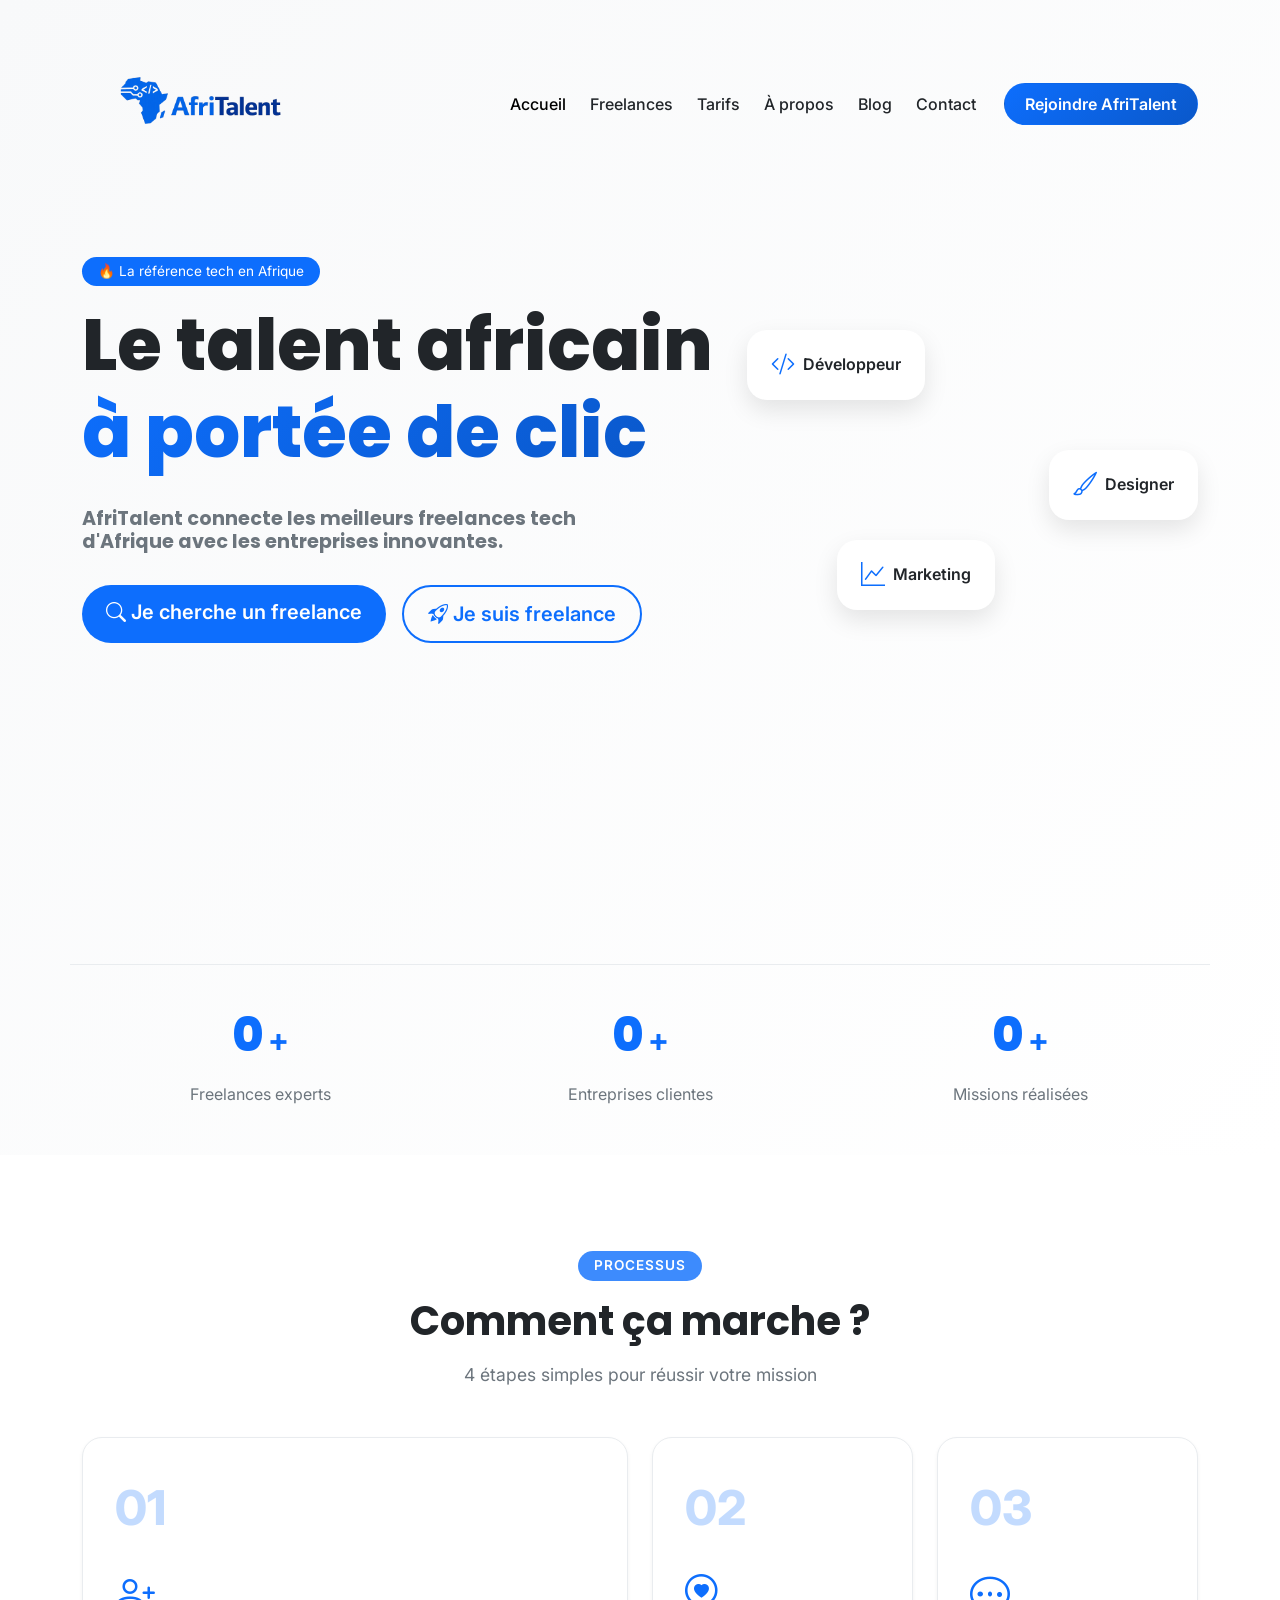
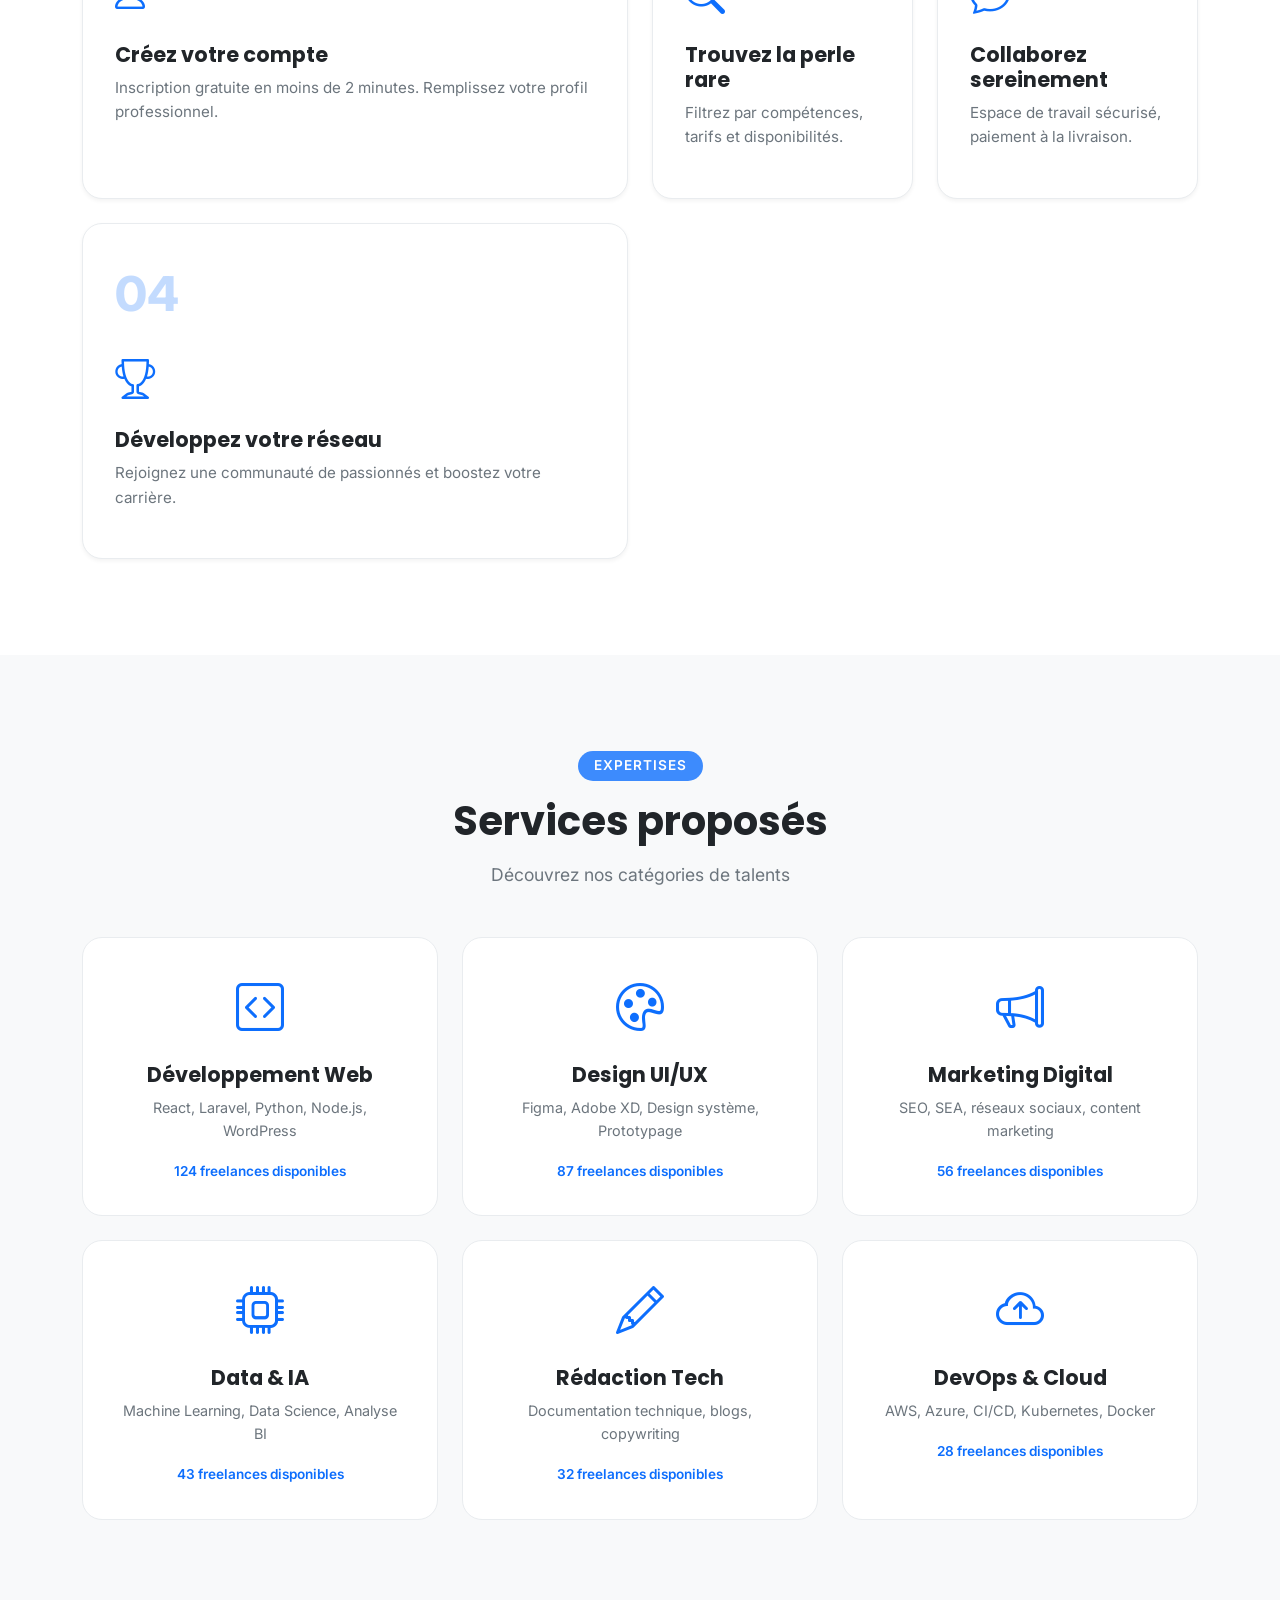
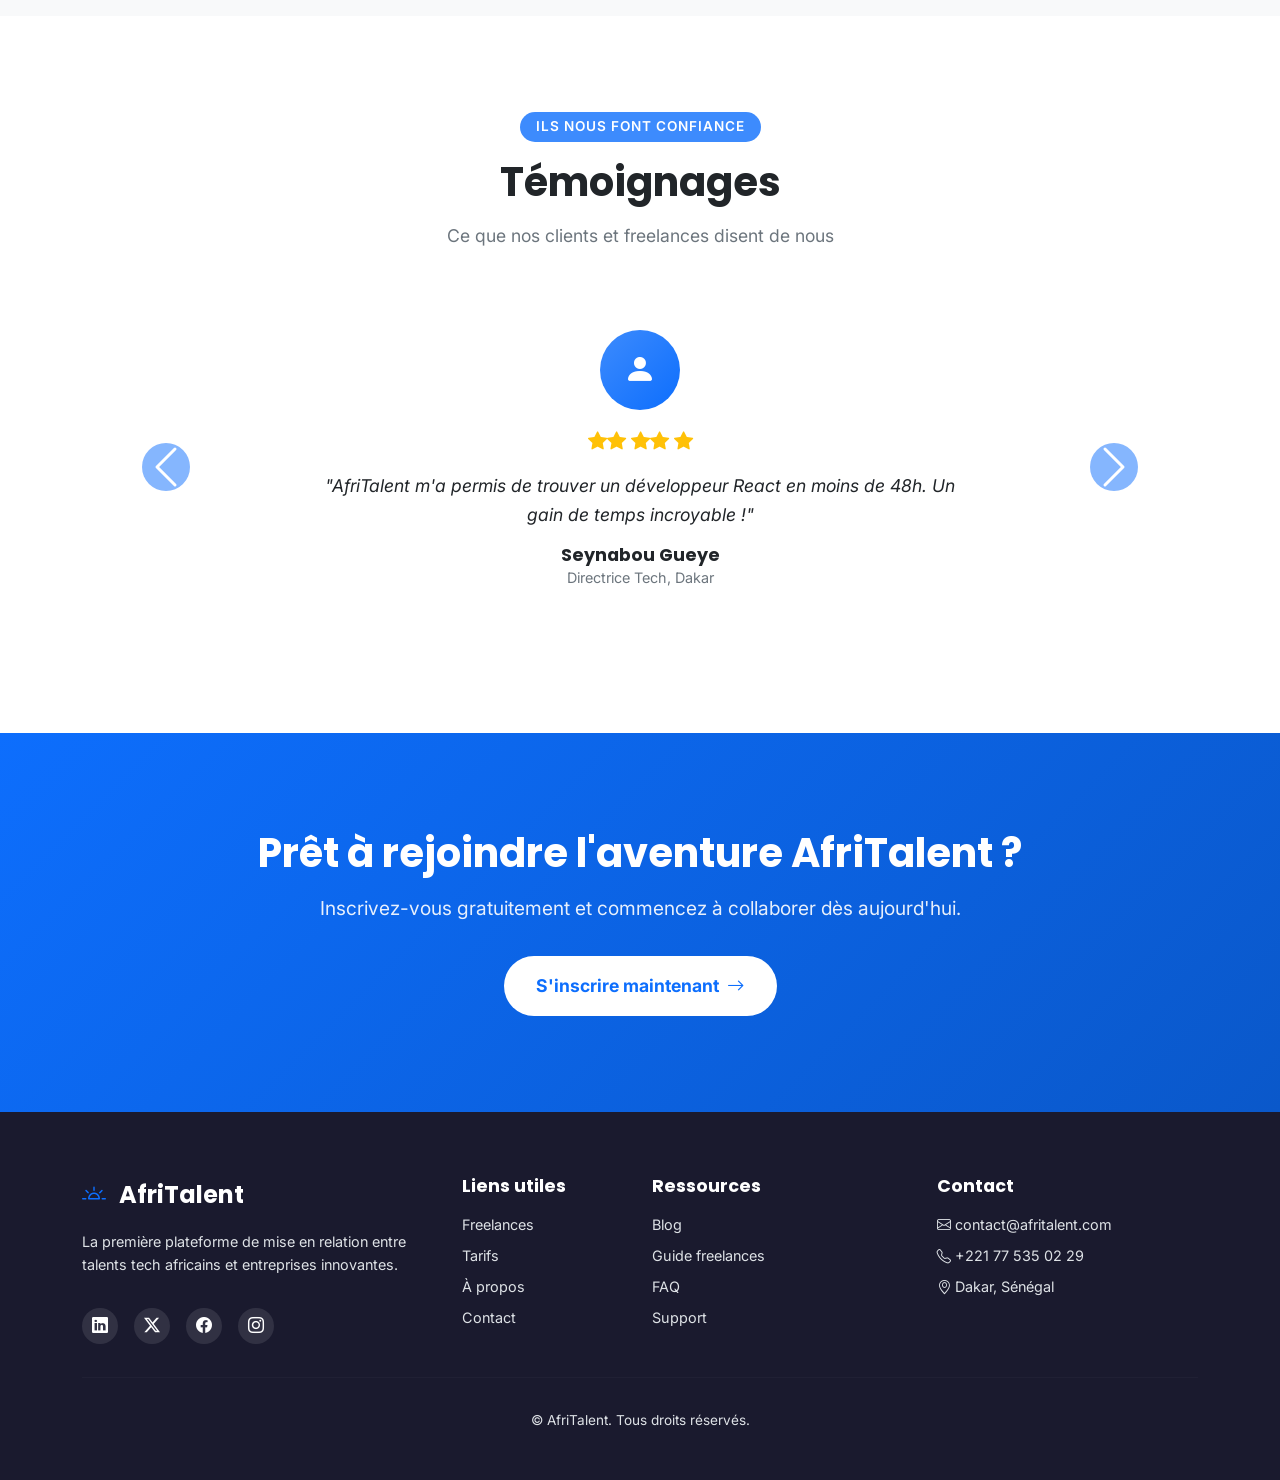
==== commit feb85ced: "HTML : structure complète des 7 pages avec sections et contenu texte" ====
--- a/index.html
+++ b/index.html
@@ -3,8 +3,7 @@
 <head>
     <meta charset="UTF-8">
     <meta name="viewport" content="width=device-width, initial-scale=1.0">
-    <meta name="description" content="AfriTalent - La plateforme de mise en relation entre freelances tech africains et entreprises du monde entier">
-    <meta name="author" content="AfriTalent">
+    <meta name="description" content="AfriTalent - Plateforme de mise en relation entre freelances tech africains et entreprises">
     <title>AfriTalent — Accueil | Plateforme de freelances tech en Afrique</title>
     
     <!-- Bootstrap 5 CSS -->
@@ -16,84 +15,70 @@
     <!-- Google Fonts -->
     <link href="https://fonts.googleapis.com/css2?family=Inter:opsz,wght@14..32,300;400;500;600;700;800&family=Poppins:wght@400;500;600;700;800;900&display=swap" rel="stylesheet">
     
-    <!-- Fichier CSS principal -->
+    <!-- CSS Principal -->
     <link rel="stylesheet" href="css/style.css">
 </head>
 <body>
 
-    <!-- ==================== NAVBAR ==================== -->
-    <nav class="navbar navbar-expand-lg fixed-top" id="mainNav">
-        <div class="container">
-            <a class="navbar-brand" href="index.html">
-                <i class="bi bi-brightness-alt-high"></i>
-                AfriTalent
-            </a>
-            
-            <button class="navbar-toggler" type="button" data-bs-toggle="collapse" data-bs-target="#navMenu" 
-                    aria-controls="navMenu" aria-expanded="false" aria-label="Menu de navigation">
-                <span class="navbar-toggler-icon"></span>
-            </button>
-            
-            <div class="collapse navbar-collapse" id="navMenu">
-                <ul class="navbar-nav ms-auto mb-2 mb-lg-0">
-                    <li class="nav-item"><a class="nav-link active" href="index.html">Accueil</a></li>
-                    <li class="nav-item"><a class="nav-link" href="freelances.html">Freelances</a></li>
-                    <li class="nav-item"><a class="nav-link" href="tarifs.html">Tarifs</a></li>
-                    <li class="nav-item"><a class="nav-link" href="about.html">À propos</a></li>
-                    <li class="nav-item"><a class="nav-link" href="blog.html">Blog</a></li>
-                    <li class="nav-item"><a class="nav-link" href="contact.html">Contact</a></li>
-                </ul>
+    <!-- ==================== HEADER / NAVBAR ==================== -->
+    <header>
+        <nav class="navbar navbar-expand-lg fixed-top" id="mainNav">
+            <div class="container">
+                <a class="navbar-brand" href="index.html">
+                    <img src="images/logo/logo_afritalent.png" alt="AfriTalent Logo" class="navbar-logo" height="20" width="250">
+                </a>
                 
-                <div class="d-flex align-items-center gap-2 ms-lg-3">
-                    <a href="inscription.html" class="btn btn-cta">Rejoindre AfriTalent</a>
-                    <button id="darkModeToggle" class="btn-dark-mode" aria-label="Changer de thème">
-                        <i class="bi bi-moon-stars"></i>
-                    </button>
-                </div>
-            </div>
-        </div>
-    </nav>
+                <button class="navbar-toggler" type="button" data-bs-toggle="collapse" data-bs-target="#navMenu">
+                    <span class="navbar-toggler-icon"></span>
+                </button>
+                
+                <div class="collapse navbar-collapse" id="navMenu">
+                    <ul class="navbar-nav ms-auto mb-2 mb-lg-0">
+                        <li class="nav-item"><a class="nav-link active" href="index.html">Accueil</a></li>
+                        <li class="nav-item"><a class="nav-link" href="freelances.html">Freelances</a></li>
+                        <li class="nav-item"><a class="nav-link" href="tarifs.html">Tarifs</a></li>
+                        <li class="nav-item"><a class="nav-link" href="about.html">À propos</a></li>
+                        <li class="nav-item"><a class="nav-link" href="blog.html">Blog</a></li>
+                        <li class="nav-item"><a class="nav-link" href="contact.html">Contact</a></li>
+                    </ul>
+                    
+                    <div class="ms-lg-3">
+                        <a href="#" class="btn btn-cta" id="rejoindreBtn">Rejoindre AfriTalent</a>
+                    </div>
+                </div>
+            </div>
+        </nav>
+    </header>
 
     <main>
         <!-- ==================== SECTION HERO ==================== -->
-        <section id="hero" class="hero-section">
+        <section class="hero-section">
             <div class="container">
                 <div class="row align-items-center min-vh-100">
                     <div class="col-lg-7 hero-content">
                         <span class="hero-badge">🔥 La référence tech en Afrique</span>
-                        <h1 class="hero-title">
-                            Le talent africain <span class="gradient-text">à portée de clic</span>
-                        </h1>
-                        <p class="hero-subtitle">
-                            AfriTalent connecte les meilleurs freelances tech d'Afrique avec les entreprises innovantes. 
-                            Trouvez l'expert qu'il vous faut ou lancez votre mission freelance.
-                        </p>
+                        <h1 class="hero-title">Le talent africain <span class="gradient-text">à portée de clic</span></h1>
+                        <h2 class="hero-subtitle">AfriTalent connecte les meilleurs freelances tech d'Afrique avec les entreprises innovantes.</h2>
                         <div class="hero-buttons">
                             <a href="freelances.html" class="btn btn-primary btn-lg">
                                 <i class="bi bi-search"></i> Je cherche un freelance
                             </a>
-                            <a href="inscription.html?type=freelance" class="btn btn-outline-primary btn-lg">
+                            <a href="#" class="btn btn-outline-primary btn-lg" id="freelanceBtn">
                                 <i class="bi bi-rocket-takeoff"></i> Je suis freelance
                             </a>
                         </div>
                     </div>
                     <div class="col-lg-5 hero-visual d-none d-lg-block">
                         <div class="hero-illustration">
-                            <div class="floating-card card-1">
-                                <i class="bi bi-code-slash"></i> Développeur
-                            </div>
-                            <div class="floating-card card-2">
-                                <i class="bi bi-brush"></i> Designer
-                            </div>
-                            <div class="floating-card card-3">
-                                <i class="bi bi-graph-up"></i> Marketing
-                            </div>
-                        </div>
-                    </div>
-                </div>
-
-                <!-- Statistiques animées -->
-                <div class="row stats-row text-center" id="statsContainer">
+                            <div class="floating-card card-1"><i class="bi bi-code-slash"></i> Développeur</div>
+                            <div class="floating-card card-2"><i class="bi bi-brush"></i> Designer</div>
+                            <div class="floating-card card-3"><i class="bi bi-graph-up"></i> Marketing</div>
+                        </div>
+                    </div>
+                </div>
+
+                <!-- Statistiques avec compteurs (JS à venir) -->
+                <div class="row stats-row text-center">
                     <div class="col-md-4">
                         <div class="stat-item">
                             <span class="stat-number" data-target="2500">0</span>
@@ -120,48 +105,48 @@
         </section>
 
         <!-- ==================== SECTION COMMENT ÇA MARCHE (BENTO GRID) ==================== -->
-        <section id="how-it-works" class="section-padding">
+        <section class="how-it-works-section section-padding">
             <div class="container">
                 <div class="text-center mb-5">
                     <span class="section-badge">Processus</span>
                     <h2 class="section-title">Comment ça marche ?</h2>
-                    <p class="section-subtitle">3 étapes simples pour réussir votre mission</p>
+                    <p class="section-subtitle">4 étapes simples pour réussir votre mission</p>
                 </div>
 
                 <div class="bento-grid">
-                    <div class="bento-card bento-large">
+                    <article class="bento-card bento-large">
                         <div class="step-number">01</div>
                         <div class="step-icon"><i class="bi bi-person-plus"></i></div>
                         <h3>Créez votre compte</h3>
                         <p>Inscription gratuite en moins de 2 minutes. Remplissez votre profil professionnel.</p>
-                    </div>
+                    </article>
                     
-                    <div class="bento-card">
+                    <article class="bento-card">
                         <div class="step-number">02</div>
                         <div class="step-icon"><i class="bi bi-search-heart"></i></div>
                         <h3>Trouvez la perle rare</h3>
                         <p>Filtrez par compétences, tarifs et disponibilités.</p>
-                    </div>
+                    </article>
                     
-                    <div class="bento-card">
+                    <article class="bento-card">
                         <div class="step-number">03</div>
                         <div class="step-icon"><i class="bi bi-chat-dots"></i></div>
                         <h3>Collaborez sereinement</h3>
                         <p>Espace de travail sécurisé, paiement à la livraison.</p>
-                    </div>
+                    </article>
                     
-                    <div class="bento-card bento-wide">
+                    <article class="bento-card bento-wide">
                         <div class="step-number">04</div>
                         <div class="step-icon"><i class="bi bi-trophy"></i></div>
                         <h3>Développez votre réseau</h3>
                         <p>Rejoignez une communauté de passionnés et boostez votre carrière.</p>
-                    </div>
-                </div>
-            </div>
-        </section>
-
-        <!-- ==================== SECTION CATÉGORIES ==================== -->
-        <section id="categories" class="section-padding bg-light">
+                    </article>
+                </div>
+            </div>
+        </section>
+
+        <!-- ==================== SECTION CATÉGORIES DE SERVICES ==================== -->
+        <section class="categories-section section-padding bg-light">
             <div class="container">
                 <div class="text-center mb-5">
                     <span class="section-badge">Expertises</span>
@@ -170,60 +155,60 @@
                 </div>
 
                 <div class="row g-4">
-                    <div class="col-lg-4 col-md-6">
+                    <article class="col-lg-4 col-md-6">
                         <div class="category-card">
                             <div class="category-icon"><i class="bi bi-code-square"></i></div>
                             <h3>Développement Web</h3>
                             <p>React, Laravel, Python, Node.js, WordPress</p>
                             <span class="freelance-count">124 freelances disponibles</span>
                         </div>
-                    </div>
-                    <div class="col-lg-4 col-md-6">
+                    </article>
+                    <article class="col-lg-4 col-md-6">
                         <div class="category-card">
                             <div class="category-icon"><i class="bi bi-palette"></i></div>
                             <h3>Design UI/UX</h3>
                             <p>Figma, Adobe XD, Design système, Prototypage</p>
                             <span class="freelance-count">87 freelances disponibles</span>
                         </div>
-                    </div>
-                    <div class="col-lg-4 col-md-6">
+                    </article>
+                    <article class="col-lg-4 col-md-6">
                         <div class="category-card">
                             <div class="category-icon"><i class="bi bi-megaphone"></i></div>
                             <h3>Marketing Digital</h3>
                             <p>SEO, SEA, réseaux sociaux, content marketing</p>
                             <span class="freelance-count">56 freelances disponibles</span>
                         </div>
-                    </div>
-                    <div class="col-lg-4 col-md-6">
+                    </article>
+                    <article class="col-lg-4 col-md-6">
                         <div class="category-card">
                             <div class="category-icon"><i class="bi bi-cpu"></i></div>
                             <h3>Data & IA</h3>
                             <p>Machine Learning, Data Science, Analyse BI</p>
                             <span class="freelance-count">43 freelances disponibles</span>
                         </div>
-                    </div>
-                    <div class="col-lg-4 col-md-6">
+                    </article>
+                    <article class="col-lg-4 col-md-6">
                         <div class="category-card">
                             <div class="category-icon"><i class="bi bi-pencil"></i></div>
                             <h3>Rédaction Tech</h3>
                             <p>Documentation technique, blogs, copywriting</p>
                             <span class="freelance-count">32 freelances disponibles</span>
                         </div>
-                    </div>
-                    <div class="col-lg-4 col-md-6">
+                    </article>
+                    <article class="col-lg-4 col-md-6">
                         <div class="category-card">
                             <div class="category-icon"><i class="bi bi-cloud-arrow-up"></i></div>
                             <h3>DevOps & Cloud</h3>
                             <p>AWS, Azure, CI/CD, Kubernetes, Docker</p>
                             <span class="freelance-count">28 freelances disponibles</span>
                         </div>
-                    </div>
-                </div>
-            </div>
-        </section>
-
-        <!-- ==================== SECTION TÉMOIGNAGES (CAROUSEL) ==================== -->
-        <section id="testimonials" class="section-padding">
+                    </article>
+                </div>
+            </div>
+        </section>
+
+        <!-- ==================== SECTION TÉMOIGNAGES (CAROUSEL BOOTSTRAP) ==================== -->
+        <section class="testimonials-section section-padding">
             <div class="container">
                 <div class="text-center mb-5">
                     <span class="section-badge">Ils nous font confiance</span>
@@ -235,46 +220,40 @@
                     <div class="carousel-inner">
                         <div class="carousel-item active">
                             <div class="testimonial-card">
-                                <div class="testimonial-avatar">
-                                    <img src="https://randomuser.me/api/portraits/women/68.jpg" alt="Photo d'Aminata Diallo">
-                                </div>
+                                <div class="placeholder-avatar"><i class="bi bi-person-fill"></i></div>
                                 <div class="testimonial-stars">
                                     <i class="bi bi-star-fill"></i><i class="bi bi-star-fill"></i>
                                     <i class="bi bi-star-fill"></i><i class="bi bi-star-fill"></i>
                                     <i class="bi bi-star-fill"></i>
                                 </div>
                                 <p class="testimonial-text">"AfriTalent m'a permis de trouver un développeur React en moins de 48h. Un gain de temps incroyable !"</p>
-                                <h4 class="testimonial-name">Aminata Diallo</h4>
+                                <h3 class="testimonial-name">Seynabou Gueye</h3>
                                 <p class="testimonial-role">Directrice Tech, Dakar</p>
                             </div>
                         </div>
                         <div class="carousel-item">
                             <div class="testimonial-card">
-                                <div class="testimonial-avatar">
-                                    <img src="https://randomuser.me/api/portraits/men/32.jpg" alt="Photo de Koffi Mensah">
-                                </div>
+                                <div class="placeholder-avatar"><i class="bi bi-person-fill"></i></div>
                                 <div class="testimonial-stars">
                                     <i class="bi bi-star-fill"></i><i class="bi bi-star-fill"></i>
                                     <i class="bi bi-star-fill"></i><i class="bi bi-star-fill"></i>
                                     <i class="bi bi-star-fill"></i>
                                 </div>
                                 <p class="testimonial-text">"En tant que freelance, j'ai trouvé des missions passionnantes et bien rémunérées. La plateforme est top !"</p>
-                                <h4 class="testimonial-name">Koffi Mensah</h4>
+                                <h3 class="testimonial-name">Mouhamed Mbaye</h3>
                                 <p class="testimonial-role">Freelance Développeur, Abidjan</p>
                             </div>
                         </div>
                         <div class="carousel-item">
                             <div class="testimonial-card">
-                                <div class="testimonial-avatar">
-                                    <img src="https://randomuser.me/api/portraits/women/45.jpg" alt="Photo de Fatima Zahra">
-                                </div>
+                                <div class="placeholder-avatar"><i class="bi bi-person-fill"></i></div>
                                 <div class="testimonial-stars">
                                     <i class="bi bi-star-fill"></i><i class="bi bi-star-fill"></i>
                                     <i class="bi bi-star-fill"></i><i class="bi bi-star-fill"></i>
                                     <i class="bi bi-star-half"></i>
                                 </div>
                                 <p class="testimonial-text">"Une communauté dynamique et professionnelle. Je recommande vivement AfriTalent."</p>
-                                <h4 class="testimonial-name">Fatima Zahra</h4>
+                                <h3 class="testimonial-name">Fatima Zahra</h3>
                                 <p class="testimonial-role">Chef de Projet, Casablanca</p>
                             </div>
                         </div>
@@ -291,19 +270,19 @@
             </div>
         </section>
 
-        <!-- ==================== SECTION CTA FINAL ==================== -->
-        <section id="cta-final" class="cta-section">
+        <!-- ==================== SECTION CTA ==================== -->
+        <section class="cta-section">
             <div class="container text-center">
                 <h2 class="cta-title">Prêt à rejoindre l'aventure AfriTalent ?</h2>
                 <p class="cta-text">Inscrivez-vous gratuitement et commencez à collaborer dès aujourd'hui.</p>
-                <a href="inscription.html" class="btn-cta-large">
+                <a href="#" class="btn-cta-large" id="ctaInscriptionBtn">
                     S'inscrire maintenant <i class="bi bi-arrow-right"></i>
                 </a>
             </div>
         </section>
     </main>
 
-    <!-- ==================== FOOTER ==================== -->
+    <!-- ==================== FOOTER (4 colonnes) ==================== -->
     <footer class="footer">
         <div class="container">
             <div class="row gy-4">
@@ -343,7 +322,7 @@
                     <h5>Contact</h5>
                     <ul class="footer-links">
                         <li><i class="bi bi-envelope"></i> contact@afritalent.com</li>
-                        <li><i class="bi bi-telephone"></i> +221 78 123 45 67</li>
+                        <li><i class="bi bi-telephone"></i> +221 77 535 02 29</li>
                         <li><i class="bi bi-geo-alt"></i> Dakar, Sénégal</li>
                     </ul>
                 </div>
@@ -355,12 +334,36 @@
         </div>
     </footer>
 
-    <!-- Bouton Retour en haut -->
+    <!-- Bouton Retour en haut (Back to Top) -->
     <button id="backToTop" class="back-to-top" aria-label="Retour en haut">
         <i class="bi bi-arrow-up"></i>
     </button>
 
-    <!-- Scripts -->
+    <!-- MODAL D'INSCRIPTION (Bootstrap Modal) -->
+    <div class="modal fade" id="inscriptionModal" tabindex="-1" aria-hidden="true">
+        <div class="modal-dialog modal-dialog-centered">
+            <div class="modal-content">
+                <div class="modal-header">
+                    <h3 class="modal-title">Rejoindre AfriTalent</h3>
+                    <button type="button" class="btn-close" data-bs-dismiss="modal" aria-label="Fermer"></button>
+                </div>
+                <div class="modal-body">
+                    <p>Choisissez votre statut pour continuer :</p>
+                    <div class="d-grid gap-3">
+                        <a href="#" class="btn btn-primary btn-lg">Je suis Freelance</a>
+                        <a href="#" class="btn btn-outline-primary btn-lg">Je suis Entreprise</a>
+                    </div>
+                    <div class="separator-modal">
+                        <span>Déjà un compte ?</span>
+                    </div>
+                    <div class="text-center">
+                        <a href="#" class="text-primary">Se connecter</a>
+                    </div>
+                </div>
+            </div>
+        </div>
+    </div>
+
     <script src="https://cdn.jsdelivr.net/npm/bootstrap@5.3.0/dist/js/bootstrap.bundle.min.js"></script>
     <script src="js/main.js"></script>
 </body>
--- a/css/style.css
+++ b/css/style.css
@@ -1,13 +1,23 @@
 /* ================================================================
    AFRI TALENT - STYLES PROFESSIONNELS COMPLETS
-   Version : 1.0 (5 pages : Accueil, Freelances, Tarifs, About, Contact)
+   Version conforme au cahier des charges
    ================================================================
+   
+   Pages couvertes :
+   - index.html (Accueil)
+   - freelances.html
+   - tarifs.html
+   - about.html
+   - blog.html
+   - contact.html
+   - inscription.html (extension personnelle)
+   
    Table des matières :
-   1. Variables CSS (custom properties)
+   1. Variables CSS (6+)
    2. Reset & styles de base
    3. Navbar dynamique
    4. Section Hero
-   5. Statistiques animées
+   5. Statistiques
    6. Bento Grid
    7. Catégories de services
    8. Témoignages (Carousel)
@@ -17,15 +27,18 @@
    12. Animations scroll (fade-in)
    13. Back to Top button
    14. Responsive Design
-   15. PAGE FREELANCES - Styles spécifiques
-   16. PAGE TARIFS - Styles spécifiques
-   17. PAGE ABOUT - Styles spécifiques
-   18. PAGE CONTACT - Styles spécifiques
+   15. Page Freelances
+   16. Page Tarifs
+   17. Page About
+   18. Page Blog
+   19. Page Contact
+   20. Page Inscription
+   21. Placeholders (profils vides)
+   
    ================================================================ */
 
 /* ================= 1. VARIABLES CSS ================= */
 :root {
-    /* Couleurs principales (palette pro) */
     --primary: #0d6efd;
     --primary-dark: #0a58ca;
     --primary-light: #3d8bfd;
@@ -43,36 +56,29 @@
     --gray-700: #495057;
     --gray-800: #212529;
     --gray-900: #141619;
-    
-    /* Couleurs sémantiques */
     --success: #198754;
+    --danger: #dc3545;
     --warning: #ffc107;
-    --danger: #dc3545;
     --info: #0dcaf0;
     
-    /* Typographie */
     --font-title: 'Poppins', sans-serif;
     --font-body: 'Inter', sans-serif;
     
-    /* Espacements */
     --spacing-xs: 0.5rem;
     --spacing-sm: 1rem;
     --spacing-md: 2rem;
     --spacing-lg: 4rem;
     --spacing-xl: 6rem;
     
-    /* Transitions */
     --transition-fast: 0.2s ease;
     --transition-normal: 0.3s ease;
     --transition-slow: 0.5s ease;
     
-    /* Ombres */
     --shadow-sm: 0 2px 4px rgba(0,0,0,0.05);
-    --shadow-md: 0 4px 6px rgba(0,0,0,0.1);
+    --shadow-md: 0 4px 15px rgba(0,0,0,0.1);
     --shadow-lg: 0 10px 25px rgba(0,0,0,0.1);
     --shadow-xl: 0 20px 40px rgba(0,0,0,0.15);
     
-    /* Bordures */
     --radius-sm: 8px;
     --radius-md: 12px;
     --radius-lg: 20px;
@@ -162,6 +168,10 @@
     margin: 0 auto;
 }
 
+.bg-light {
+    background-color: var(--light) !important;
+}
+
 /* ================= 3. NAVBAR DYNAMIQUE ================= */
 .navbar {
     padding: 1rem 0;
@@ -177,7 +187,6 @@
 
 body.dark-mode .navbar.scrolled {
     background-color: #1a1a2e;
-    box-shadow: var(--shadow-md);
 }
 
 .navbar-brand {
@@ -203,7 +212,6 @@
     color: var(--primary);
 }
 
-/* Bouton CTA dans navbar */
 .btn-cta {
     background: linear-gradient(135deg, var(--primary) 0%, var(--primary-dark) 100%);
     color: white;
@@ -211,31 +219,13 @@
     border-radius: 50px;
     font-weight: 600;
     transition: transform var(--transition-fast), box-shadow var(--transition-fast);
+    display: inline-block;
 }
 
 .btn-cta:hover {
     transform: translateY(-2px);
     box-shadow: var(--shadow-md);
     color: white;
-}
-
-/* Bouton dark mode */
-.btn-dark-mode {
-    background: var(--gray-200);
-    border: none;
-    border-radius: 50%;
-    width: 40px;
-    height: 40px;
-    display: flex;
-    align-items: center;
-    justify-content: center;
-    cursor: pointer;
-    transition: all var(--transition-fast);
-}
-
-.btn-dark-mode:hover {
-    transform: scale(1.05);
-    background: var(--gray-300);
 }
 
 /* ================= 4. SECTION HERO ================= */
@@ -301,29 +291,35 @@
     border-radius: 50px;
     font-weight: 600;
     transition: all var(--transition-fast);
+    color: white;
+    display: inline-block;
 }
 
 .btn-primary:hover {
     background: var(--primary-dark);
     transform: translateY(-2px);
     box-shadow: var(--shadow-md);
-}
-
-.btn-outline-light {
+    color: white;
+}
+
+.btn-outline-primary {
     border: 2px solid var(--primary);
+    background: transparent;
     color: var(--primary);
     padding: 0.75rem 1.5rem;
     border-radius: 50px;
     font-weight: 600;
-}
-
-.btn-outline-light:hover {
+    transition: all var(--transition-fast);
+    display: inline-block;
+}
+
+.btn-outline-primary:hover {
     background: var(--primary);
     color: white;
     transform: translateY(-2px);
 }
 
-/* Illustration flottante */
+/* Illustration flottante (placeholders) */
 .hero-illustration {
     position: relative;
     height: 400px;
@@ -356,7 +352,7 @@
     50% { transform: translateY(-20px); }
 }
 
-/* ================= 5. STATISTIQUES ANIMÉES ================= */
+/* ================= 5. STATISTIQUES ================= */
 .stats-row {
     margin-top: var(--spacing-lg);
     padding: var(--spacing-md) 0;
@@ -465,6 +461,7 @@
     transition: all var(--transition-normal);
     border: 1px solid var(--gray-200);
     cursor: pointer;
+    height: 100%;
 }
 
 .category-card:hover {
@@ -495,10 +492,6 @@
     font-size: 0.85rem;
     color: var(--primary);
     font-weight: 600;
-}
-
-.bg-light {
-    background-color: var(--light) !important;
 }
 
 /* ================= 8. TÉMOIGNAGES (CAROUSEL) ================= */
@@ -509,18 +502,18 @@
     padding: var(--spacing-md);
 }
 
-.testimonial-avatar {
+.placeholder-avatar {
     width: 80px;
     height: 80px;
     border-radius: 50%;
-    overflow: hidden;
+    background: linear-gradient(135deg, var(--primary-light) 0%, var(--primary) 100%);
+    display: flex;
+    align-items: center;
+    justify-content: center;
     margin: 0 auto var(--spacing-sm);
-}
-
-.testimonial-avatar img {
-    width: 100%;
-    height: 100%;
-    object-fit: cover;
+    color: white;
+    font-size: 2rem;
+    font-weight: 600;
 }
 
 .testimonial-stars {
@@ -686,8 +679,13 @@
     background-color: #1a1a2e;
 }
 
-body.dark-mode .btn-outline-light {
+body.dark-mode .btn-outline-primary {
     border-color: var(--primary);
+    color: white;
+}
+
+body.dark-mode .btn-outline-primary:hover {
+    background: var(--primary);
     color: white;
 }
 
@@ -775,9 +773,7 @@
     }
 }
 
-/* ================= 15. PAGE FREELANCES - STYLES SPÉCIFIQUES ================= */
-
-/* Header de page */
+/* ================= 15. PAGE FREELANCES ================= */
 .page-header {
     padding: 120px 0 60px;
     background: linear-gradient(135deg, var(--light) 0%, var(--white) 100%);
@@ -801,7 +797,6 @@
     margin: 0 auto;
 }
 
-/* Section des filtres */
 .filters-section {
     padding: var(--spacing-md) 0;
     background-color: var(--white);
@@ -855,22 +850,10 @@
     color: white;
 }
 
-body.dark-mode .filter-btn {
-    border-color: var(--gray-700);
-    color: var(--gray-300);
-}
-
-body.dark-mode .filter-btn.active {
-    background: var(--primary);
-    color: white;
-}
-
-/* Grille des freelances */
 .freelances-grid-section {
     padding: var(--spacing-lg) 0 var(--spacing-xl);
 }
 
-/* Carte freelance */
 .freelance-card {
     background: var(--white);
     border-radius: var(--radius-lg);
@@ -892,15 +875,25 @@
     overflow: hidden;
 }
 
-.freelance-image img {
+.freelance-placeholder {
     width: 100%;
     height: 100%;
-    object-fit: cover;
-    transition: transform var(--transition-normal);
-}
-
-.freelance-card:hover .freelance-image img {
-    transform: scale(1.05);
+    background: linear-gradient(135deg, var(--primary-light) 0%, var(--primary) 100%);
+    display: flex;
+    align-items: center;
+    justify-content: center;
+    flex-direction: column;
+    color: white;
+}
+
+.freelance-placeholder i {
+    font-size: 4rem;
+    margin-bottom: 0.5rem;
+}
+
+.freelance-placeholder span {
+    font-size: 1rem;
+    font-weight: 600;
 }
 
 .freelance-badge {
@@ -970,7 +963,6 @@
     margin-left: 0.5rem;
 }
 
-/* Bouton profil */
 .btn-profile {
     width: 100%;
     padding: 0.75rem;
@@ -988,15 +980,10 @@
     color: white;
 }
 
-.btn-profile i {
-    transition: transform var(--transition-fast);
-}
-
-.btn-profile:hover i {
-    transform: translateX(5px);
-}
-
-/* Message aucun résultat */
+.freelance-item.hide {
+    display: none;
+}
+
 .no-results-message {
     text-align: center;
     padding: var(--spacing-xl) 0;
@@ -1008,57 +995,11 @@
     margin-bottom: var(--spacing-sm);
 }
 
-.no-results-message h3 {
-    font-size: 1.5rem;
-    margin-bottom: var(--spacing-xs);
-}
-
-.no-results-message p {
-    color: var(--secondary);
-}
-
-/* Animation pour le filtrage */
-.freelance-item {
-    transition: opacity 0.3s ease, transform 0.3s ease;
-}
-
-.freelance-item.hide {
-    display: none;
-}
-
-/* Responsive - Page freelances */
-@media (max-width: 768px) {
-    .page-title {
-        font-size: 2rem;
-    }
-    
-    .filters-section {
-        position: relative;
-        top: 0;
-    }
-    
-    .filters-wrapper {
-        flex-direction: column;
-        align-items: flex-start;
-    }
-    
-    .filters-buttons {
-        justify-content: center;
-    }
-    
-    .filter-btn {
-        padding: 0.4rem 1rem;
-        font-size: 0.85rem;
-    }
-    
-    .freelance-image {
-        height: 180px;
-    }
-}
-
-/* ================= 16. PAGE TARIFS - STYLES SPÉCIFIQUES ================= */
-
-/* Cartes de tarifs */
+/* ================= 16. PAGE TARIFS ================= */
+.pricing-section {
+    padding: var(--spacing-xl) 0;
+}
+
 .pricing-card {
     background: var(--white);
     border-radius: var(--radius-lg);
@@ -1078,11 +1019,6 @@
 .pricing-card.featured {
     border: 2px solid var(--primary);
     transform: scale(1.02);
-    box-shadow: var(--shadow-lg);
-}
-
-.pricing-card.featured:hover {
-    transform: scale(1.02) translateY(-10px);
 }
 
 .pricing-badge {
@@ -1140,12 +1076,10 @@
 
 .pricing-features li i.bi-check-lg {
     color: var(--success);
-    font-size: 1.1rem;
 }
 
 .pricing-features li i.bi-x-lg {
     color: var(--danger);
-    font-size: 1.1rem;
 }
 
 .btn-pricing {
@@ -1156,12 +1090,8 @@
     border: none;
     border-radius: 50px;
     font-weight: 600;
+    cursor: pointer;
     transition: all var(--transition-fast);
-}
-
-.btn-pricing:hover {
-    background: var(--primary-dark);
-    transform: translateY(-2px);
 }
 
 .btn-pricing-outline {
@@ -1172,21 +1102,19 @@
     border-radius: 50px;
     font-weight: 600;
     color: var(--primary);
+    cursor: pointer;
     transition: all var(--transition-fast);
 }
 
-.btn-pricing-outline:hover {
-    background: var(--primary);
-    color: white;
-}
-
-/* Section FAQ Accordion */
+.btn-pricing-outline:hover,
+.btn-pricing:hover {
+    transform: translateY(-2px);
+    box-shadow: var(--shadow-sm);
+}
+
 .faq-section {
     background: var(--light);
-}
-
-body.dark-mode .faq-section {
-    background: #1a1a2e;
+    padding: var(--spacing-xl) 0;
 }
 
 .accordion-item {
@@ -1209,36 +1137,13 @@
     color: white;
 }
 
-.accordion-button:focus {
-    box-shadow: none;
-    border-color: var(--primary);
-}
-
 .accordion-body {
     background: var(--white);
     color: var(--secondary);
     padding: 1.25rem;
 }
 
-body.dark-mode .accordion-item,
-body.dark-mode .accordion-button,
-body.dark-mode .accordion-body {
-    background: #1e1e2e;
-    border-color: #3a3a4e;
-}
-
-body.dark-mode .accordion-button {
-    color: var(--gray-300);
-}
-
-body.dark-mode .accordion-button:not(.collapsed) {
-    background: var(--primary);
-    color: white;
-}
-
-/* ================= 17. PAGE ABOUT - STYLES SPÉCIFIQUES ================= */
-
-/* Section Histoire */
+/* ================= 17. PAGE ABOUT ================= */
 .history-section {
     padding: var(--spacing-xl) 0;
 }
@@ -1258,30 +1163,26 @@
     line-height: 1.8;
 }
 
-.history-image {
+.history-placeholder {
+    width: 100%;
+    height: 400px;
+    background: linear-gradient(135deg, var(--gray-300) 0%, var(--gray-400) 100%);
     border-radius: var(--radius-lg);
-    overflow: hidden;
-    box-shadow: var(--shadow-lg);
-}
-
-.history-image img {
-    width: 100%;
-    height: auto;
-    transition: transform var(--transition-normal);
-}
-
-.history-image:hover img {
-    transform: scale(1.05);
-}
-
-/* Section Équipe */
+    display: flex;
+    align-items: center;
+    justify-content: center;
+    flex-direction: column;
+    color: var(--gray-600);
+}
+
+.history-placeholder i {
+    font-size: 4rem;
+    margin-bottom: 1rem;
+}
+
 .team-section {
     background: var(--light);
     padding: var(--spacing-xl) 0;
-}
-
-body.dark-mode .team-section {
-    background: #1a1a2e;
 }
 
 .team-card {
@@ -1291,6 +1192,7 @@
     text-align: center;
     transition: all var(--transition-normal);
     border: 1px solid var(--gray-200);
+    height: 100%;
 }
 
 .team-card:hover {
@@ -1298,18 +1200,20 @@
     box-shadow: var(--shadow-xl);
 }
 
-.team-image {
+.team-placeholder {
     width: 150px;
     height: 150px;
     border-radius: 50%;
-    overflow: hidden;
+    background: linear-gradient(135deg, var(--primary-light) 0%, var(--primary) 100%);
+    display: flex;
+    align-items: center;
+    justify-content: center;
     margin: 1.5rem auto 0;
-}
-
-.team-image img {
-    width: 100%;
-    height: 100%;
-    object-fit: cover;
+    color: white;
+}
+
+.team-placeholder i {
+    font-size: 3rem;
 }
 
 .team-info {
@@ -1349,7 +1253,6 @@
     color: var(--primary);
 }
 
-/* Section Valeurs */
 .values-section {
     padding: var(--spacing-xl) 0;
 }
@@ -1359,6 +1262,7 @@
     padding: var(--spacing-md);
     border-radius: var(--radius-lg);
     transition: all var(--transition-normal);
+    height: 100%;
 }
 
 .value-card:hover {
@@ -1390,7 +1294,6 @@
     color: var(--secondary);
 }
 
-/* Section Chiffres clés (About) */
 .key-numbers-section {
     background: linear-gradient(135deg, var(--primary) 0%, var(--primary-dark) 100%);
     color: white;
@@ -1401,193 +1304,11 @@
     color: white;
 }
 
-.key-numbers-section .stat-label {
-    color: rgba(255,255,255,0.9);
-}
-
-/* ================= 18. PAGE CONTACT - STYLES SPÉCIFIQUES ================= */
-
-/* Section formulaire */
-.contact-section {
-    padding: var(--spacing-xl) 0;
-}
-
-.contact-info-card {
-    background: var(--light);
-    border-radius: var(--radius-lg);
-    padding: var(--spacing-md);
-    height: 100%;
-}
-
-body.dark-mode .contact-info-card {
-    background: #1e1e2e;
-}
-
-.contact-info-item {
-    display: flex;
-    align-items: center;
-    gap: var(--spacing-sm);
-    margin-bottom: var(--spacing-md);
-    padding: var(--spacing-sm);
-    border-radius: var(--radius-md);
-    transition: background var(--transition-fast);
-}
-
-.contact-info-item:hover {
-    background: rgba(13, 110, 253, 0.1);
-}
-
-.contact-info-icon {
-    width: 50px;
-    height: 50px;
-    background: var(--primary);
-    border-radius: 50%;
-    display: flex;
-    align-items: center;
-    justify-content: center;
-}
-
-.contact-info-icon i {
-    font-size: 1.5rem;
-    color: white;
-}
-
-.contact-info-text h4 {
-    font-size: 1rem;
-    margin-bottom: 0.25rem;
-}
-
-.contact-info-text p {
-    color: var(--secondary);
-    margin-bottom: 0;
-}
-
-/* Formulaire */
-.contact-form {
-    background: var(--white);
-    border-radius: var(--radius-lg);
-    padding: var(--spacing-md);
-    box-shadow: var(--shadow-md);
-    border: 1px solid var(--gray-200);
-}
-
-body.dark-mode .contact-form {
-    background: #1e1e2e;
-}
-
-.form-group {
-    margin-bottom: var(--spacing-md);
-}
-
-.form-label {
-    font-weight: 600;
-    margin-bottom: var(--spacing-xs);
-    color: var(--gray-800);
-}
-
-.form-control,
-.form-select {
-    width: 100%;
-    padding: 0.75rem 1rem;
-    border: 2px solid var(--gray-200);
-    border-radius: var(--radius-md);
-    background: var(--white);
-    color: var(--gray-800);
-    transition: all var(--transition-fast);
-}
-
-.form-control:focus,
-.form-select:focus {
-    outline: none;
-    border-color: var(--primary);
-    box-shadow: 0 0 0 3px rgba(13, 110, 253, 0.1);
-}
-
-.form-control.error,
-.form-select.error {
-    border-color: var(--danger);
-}
-
-.error-message {
-    color: var(--danger);
-    font-size: 0.8rem;
-    margin-top: 0.25rem;
-    display: block;
-}
-
-.form-control.success {
-    border-color: var(--success);
-}
-
-.btn-submit {
-    width: 100%;
-    padding: 0.75rem;
-    background: var(--primary);
-    color: white;
-    border: none;
-    border-radius: 50px;
-    font-weight: 600;
-    font-size: 1rem;
-    transition: all var(--transition-fast);
-}
-
-.btn-submit:hover {
-    background: var(--primary-dark);
-    transform: translateY(-2px);
-}
-
-/* Message de succès */
-.success-message {
-    text-align: center;
-    padding: var(--spacing-md);
-    background: var(--success);
-    color: white;
-    border-radius: var(--radius-md);
-    margin-top: var(--spacing-md);
-}
-
-.success-message i {
-    font-size: 3rem;
-    margin-bottom: var(--spacing-sm);
-}
-
-/* Carte Google Maps */
-.map-section {
-    padding-bottom: var(--spacing-xl);
-}
-
-.map-container {
-    border-radius: var(--radius-lg);
-    overflow: hidden;
-    box-shadow: var(--shadow-md);
-}
-
-.map-container iframe {
-    width: 100%;
-    height: 400px;
-    border: none;
-}
-
-/* Responsive Contact */
-@media (max-width: 768px) {
-    .contact-info-card {
-        margin-bottom: var(--spacing-md);
-    }
-    
-    .map-container iframe {
-        height: 300px;
-    }
-}
-/* ================================================================
-   PAGE BLOG - STYLES SPÉCIFIQUES
-   ================================================================ */
-
-/* Section blog */
+/* ================= 18. PAGE BLOG ================= */
 .blog-section {
     padding: var(--spacing-xl) 0;
 }
 
-/* Article card */
 .article-card {
     background: var(--white);
     border-radius: var(--radius-lg);
@@ -1609,15 +1330,20 @@
     overflow: hidden;
 }
 
-.article-image img {
+.article-placeholder {
     width: 100%;
     height: 100%;
-    object-fit: cover;
-    transition: transform var(--transition-normal);
-}
-
-.article-card:hover .article-image img {
-    transform: scale(1.05);
+    background: linear-gradient(135deg, var(--gray-300) 0%, var(--gray-400) 100%);
+    display: flex;
+    align-items: center;
+    justify-content: center;
+    flex-direction: column;
+    color: var(--gray-600);
+}
+
+.article-placeholder i {
+    font-size: 3rem;
+    margin-bottom: 0.5rem;
 }
 
 .article-category {
@@ -1630,7 +1356,6 @@
     border-radius: 50px;
     font-size: 0.7rem;
     font-weight: 600;
-    text-transform: uppercase;
 }
 
 .article-content {
@@ -1643,17 +1368,12 @@
     margin-bottom: var(--spacing-sm);
     font-size: 0.8rem;
     color: var(--secondary);
-}
-
-.article-meta i {
-    margin-right: 0.25rem;
 }
 
 .article-title {
     font-size: 1.25rem;
     font-weight: 700;
     margin-bottom: 0.75rem;
-    line-height: 1.4;
 }
 
 .article-title a {
@@ -1669,14 +1389,12 @@
     color: var(--secondary);
     font-size: 0.9rem;
     margin-bottom: var(--spacing-sm);
-    line-height: 1.6;
 }
 
 .article-link {
     color: var(--primary);
     font-weight: 600;
     font-size: 0.9rem;
-    text-decoration: none;
     display: inline-flex;
     align-items: center;
     gap: 0.5rem;
@@ -1685,10 +1403,8 @@
 
 .article-link:hover {
     gap: 0.75rem;
-    color: var(--primary-dark);
-}
-
-/* Sidebar */
+}
+
 .blog-sidebar {
     position: sticky;
     top: 100px;
@@ -1710,7 +1426,6 @@
     display: inline-block;
 }
 
-/* Widget recherche */
 .search-form {
     display: flex;
     gap: 0.5rem;
@@ -1722,8 +1437,6 @@
     border: 2px solid var(--gray-200);
     border-radius: 50px;
     background: var(--white);
-    color: var(--gray-800);
-    transition: all var(--transition-fast);
 }
 
 .search-input:focus {
@@ -1738,18 +1451,9 @@
     width: 42px;
     height: 42px;
     color: white;
-    display: flex;
-    align-items: center;
-    justify-content: center;
-    transition: all var(--transition-fast);
-}
-
-.search-btn:hover {
-    background: var(--primary-dark);
-    transform: scale(1.02);
-}
-
-/* Widget catégories */
+    cursor: pointer;
+}
+
 .categories-list {
     list-style: none;
     padding: 0;
@@ -1758,18 +1462,12 @@
 .categories-list li {
     display: flex;
     justify-content: space-between;
-    align-items: center;
     padding: 0.6rem 0;
     border-bottom: 1px solid var(--gray-200);
 }
 
-.categories-list li:last-child {
-    border-bottom: none;
-}
-
 .categories-list a {
     color: var(--gray-800);
-    transition: color var(--transition-fast);
 }
 
 .categories-list a:hover {
@@ -1781,11 +1479,8 @@
     padding: 0.15rem 0.5rem;
     border-radius: 50px;
     font-size: 0.7rem;
-    font-weight: 600;
-    color: var(--gray-700);
-}
-
-/* Widget articles récents */
+}
+
 .recent-post {
     display: flex;
     gap: 1rem;
@@ -1794,24 +1489,16 @@
     border-bottom: 1px solid var(--gray-200);
 }
 
-.recent-post:last-child {
-    border-bottom: none;
-    margin-bottom: 0;
-    padding-bottom: 0;
-}
-
-.recent-post-image {
+.recent-post-placeholder {
     width: 60px;
     height: 60px;
     border-radius: var(--radius-sm);
-    overflow: hidden;
+    background: linear-gradient(135deg, var(--gray-300) 0%, var(--gray-400) 100%);
+    display: flex;
+    align-items: center;
+    justify-content: center;
     flex-shrink: 0;
-}
-
-.recent-post-image img {
-    width: 100%;
-    height: 100%;
-    object-fit: cover;
+    color: var(--gray-600);
 }
 
 .recent-post-content h4 {
@@ -1824,60 +1511,11 @@
     color: var(--gray-800);
 }
 
-.recent-post-content h4 a:hover {
-    color: var(--primary);
-}
-
 .recent-post-date {
     font-size: 0.7rem;
     color: var(--secondary);
 }
 
-.recent-post-date i {
-    margin-right: 0.25rem;
-}
-
-/* Widget newsletter */
-.newsletter-text {
-    color: var(--secondary);
-    font-size: 0.85rem;
-    margin-bottom: 1rem;
-}
-
-.newsletter-form {
-    display: flex;
-    flex-direction: column;
-    gap: 0.75rem;
-}
-
-.newsletter-input {
-    padding: 0.6rem 1rem;
-    border: 2px solid var(--gray-200);
-    border-radius: 50px;
-    background: var(--white);
-    color: var(--gray-800);
-}
-
-.newsletter-input:focus {
-    outline: none;
-    border-color: var(--primary);
-}
-
-.newsletter-btn {
-    padding: 0.6rem;
-    background: var(--primary);
-    color: white;
-    border: none;
-    border-radius: 50px;
-    font-weight: 600;
-    transition: all var(--transition-fast);
-}
-
-.newsletter-btn:hover {
-    background: var(--primary-dark);
-}
-
-/* Widget tags */
 .tags-cloud {
     display: flex;
     flex-wrap: wrap;
@@ -1896,10 +1534,8 @@
 .tag:hover {
     background: var(--primary);
     color: white;
-    transform: translateY(-2px);
-}
-
-/* Pagination */
+}
+
 .pagination {
     display: flex;
     justify-content: center;
@@ -1917,7 +1553,6 @@
     border: 1px solid var(--gray-200);
     border-radius: var(--radius-sm);
     color: var(--gray-800);
-    transition: all var(--transition-fast);
 }
 
 .page-link:hover,
@@ -1927,75 +1562,154 @@
     color: white;
 }
 
-/* Responsive Blog */
-@media (max-width: 768px) {
-    .blog-sidebar {
-        position: static;
-        margin-top: var(--spacing-lg);
-    }
-    
-    .article-image {
-        height: 180px;
-    }
-    
-    .article-title {
-        font-size: 1.1rem;
-    }
-    
-    .pagination {
-        flex-wrap: wrap;
-    }
-}
-
-/* Mode sombre Blog */
-body.dark-mode .article-card,
-body.dark-mode .sidebar-widget {
-    background: #1e1e2e;
-    border-color: #3a3a4e;
-}
-
-body.dark-mode .article-title a {
-    color: var(--gray-300);
-}
-
-body.dark-mode .categories-list a {
-    color: var(--gray-300);
-}
-
-body.dark-mode .recent-post-content h4 a {
-    color: var(--gray-300);
-}
-
-body.dark-mode .tag {
-    background: #2a2a3e;
-    color: var(--gray-300);
-}
-
-body.dark-mode .page-link {
-    background: #1e1e2e;
-    border-color: #3a3a4e;
-    color: var(--gray-300);
-}
-
-body.dark-mode .search-input,
-body.dark-mode .newsletter-input {
-    background: #1e1e2e;
-    border-color: #3a3a4e;
-    color: var(--gray-300);
-}
-/* ================================================================
-   PAGE INSCRIPTION - STYLES SPÉCIFIQUES
-   ================================================================ */
-
-/* Section inscription */
+/* ================= 19. PAGE CONTACT ================= */
+.contact-section {
+    padding: var(--spacing-xl) 0;
+}
+
+.contact-info-card {
+    background: var(--light);
+    border-radius: var(--radius-lg);
+    padding: var(--spacing-md);
+    height: 100%;
+}
+
+.contact-info-item {
+    display: flex;
+    align-items: center;
+    gap: var(--spacing-sm);
+    margin-bottom: var(--spacing-md);
+    padding: var(--spacing-sm);
+    border-radius: var(--radius-md);
+    transition: background var(--transition-fast);
+}
+
+.contact-info-item:hover {
+    background: rgba(13, 110, 253, 0.1);
+}
+
+.contact-info-icon {
+    width: 50px;
+    height: 50px;
+    background: var(--primary);
+    border-radius: 50%;
+    display: flex;
+    align-items: center;
+    justify-content: center;
+    color: white;
+    font-size: 1.5rem;
+}
+
+.contact-info-text h4 {
+    font-size: 1rem;
+    margin-bottom: 0.25rem;
+}
+
+.contact-info-text p {
+    color: var(--secondary);
+    margin-bottom: 0;
+}
+
+.contact-form {
+    background: var(--white);
+    border-radius: var(--radius-lg);
+    padding: var(--spacing-md);
+    box-shadow: var(--shadow-md);
+    border: 1px solid var(--gray-200);
+}
+
+.form-group {
+    margin-bottom: var(--spacing-md);
+}
+
+.form-label {
+    font-weight: 600;
+    margin-bottom: var(--spacing-xs);
+    display: block;
+}
+
+.form-label .required {
+    color: var(--danger);
+}
+
+.form-hint {
+    font-size: 0.7rem;
+    color: var(--secondary);
+    margin-top: 0.25rem;
+    display: block;
+}
+
+.form-control-custom,
+.form-select-custom {
+    width: 100%;
+    padding: 0.75rem 1rem;
+    border: 2px solid var(--gray-200);
+    border-radius: var(--radius-md);
+    background: var(--white);
+    transition: all var(--transition-fast);
+    font-family: var(--font-body);
+}
+
+.form-control-custom:focus,
+.form-select-custom:focus {
+    outline: none;
+    border-color: var(--primary);
+    box-shadow: 0 0 0 3px rgba(13, 110, 253, 0.1);
+}
+
+.error-message {
+    color: var(--danger);
+    font-size: 0.75rem;
+    margin-top: 0.25rem;
+    display: block;
+}
+
+.success-message {
+    text-align: center;
+    padding: var(--spacing-md);
+    background: var(--success);
+    color: white;
+    border-radius: var(--radius-md);
+    margin-top: var(--spacing-md);
+}
+
+.success-message i {
+    font-size: 2rem;
+    margin-bottom: var(--spacing-sm);
+}
+
+.btn-submit {
+    width: 100%;
+    padding: 0.9rem;
+    background: linear-gradient(135deg, var(--primary) 0%, var(--primary-dark) 100%);
+    color: white;
+    border: none;
+    border-radius: 50px;
+    font-weight: 700;
+    cursor: pointer;
+    transition: all var(--transition-normal);
+}
+
+.btn-submit:hover {
+    transform: translateY(-2px);
+    box-shadow: var(--shadow-md);
+}
+
+.map-container {
+    border-radius: var(--radius-lg);
+    overflow: hidden;
+    box-shadow: var(--shadow-md);
+}
+
+.map-container iframe {
+    width: 100%;
+    height: 400px;
+    border: none;
+}
+
+/* ================= 20. PAGE INSCRIPTION ================= */
 .inscription-page-section {
     padding: 60px 0 100px;
-}
-
-/* Cartes des avantages */
-.inscription-benefits {
-    position: sticky;
-    top: 100px;
 }
 
 .benefits-card {
@@ -2003,12 +1717,13 @@
     border-radius: var(--radius-lg);
     padding: 2rem;
     color: white;
+    position: sticky;
+    top: 100px;
 }
 
 .benefits-card h3 {
-    font-size: 1.5rem;
+    color: white;
     margin-bottom: 1.5rem;
-    color: white;
 }
 
 .benefits-list {
@@ -2061,9 +1776,9 @@
 .benefits-stats .stat-label {
     font-size: 0.75rem;
     opacity: 0.8;
-}
-
-/* Formulaire d'inscription */
+    color: white;
+}
+
 .inscription-form-wrapper {
     background: var(--white);
     border-radius: var(--radius-lg);
@@ -2091,7 +1806,6 @@
     color: var(--secondary);
 }
 
-/* Selecteur type d'utilisateur */
 .user-type-selector {
     display: flex;
     gap: 1rem;
@@ -2111,13 +1825,13 @@
     text-align: center;
     border-radius: 50px;
     cursor: pointer;
-    transition: all var(--transition-fast);
     display: flex;
     align-items: center;
     justify-content: center;
     gap: 8px;
     font-weight: 600;
     color: var(--gray-600);
+    transition: all var(--transition-fast);
 }
 
 .type-option i {
@@ -2127,7 +1841,6 @@
 .type-option.active {
     background: var(--primary);
     color: white;
-    box-shadow: var(--shadow-sm);
 }
 
 .type-option:not(.active):hover {
@@ -2135,71 +1848,16 @@
     color: var(--gray-800);
 }
 
-body.dark-mode .type-option:not(.active):hover {
-    background: #3a3a4e;
-    color: white;
-}
-
-/* Champs formulaire */
-.form-group {
-    margin-bottom: 1.25rem;
-}
-
-.form-label {
-    font-weight: 600;
-    margin-bottom: 0.5rem;
-    display: block;
-    color: var(--gray-700);
-    font-size: 0.9rem;
-}
-
-.form-label .required {
-    color: var(--danger);
-}
-
-.form-hint {
-    font-size: 0.7rem;
-    color: var(--secondary);
-    margin-top: 0.25rem;
-    display: block;
-}
-
-.form-control-custom {
-    width: 100%;
-    padding: 0.75rem 1rem;
-    border: 2px solid var(--gray-200);
-    border-radius: var(--radius-md);
-    font-family: var(--font-body);
-    font-size: 0.95rem;
-    transition: all var(--transition-fast);
-    background: var(--white);
-    color: var(--gray-800);
-}
-
-.form-control-custom:focus {
-    outline: none;
-    border-color: var(--primary);
-    box-shadow: 0 0 0 3px rgba(13, 110, 253, 0.1);
-}
-
-body.dark-mode .form-control-custom {
-    background: #1e1e2e;
-    border-color: #3a3a4e;
-    color: var(--gray-300);
-}
-
-/* Checkbox */
 .checkbox-group {
     display: flex;
-    align-items: flex-start;
+    align-items: center;
     gap: 10px;
-    margin: 1rem 0;
+    margin: var(--spacing-sm) 0;
 }
 
 .checkbox-group input {
     width: 18px;
     height: 18px;
-    margin-top: 0.2rem;
     cursor: pointer;
 }
 
@@ -2212,38 +1870,8 @@
 
 .checkbox-group a {
     color: var(--primary);
-    text-decoration: none;
-}
-
-.checkbox-group a:hover {
-    text-decoration: underline;
-}
-
-body.dark-mode .checkbox-group label {
-    color: var(--gray-400);
-}
-
-/* Bouton submit */
-.btn-submit {
-    width: 100%;
-    padding: 0.9rem;
-    background: linear-gradient(135deg, var(--primary) 0%, var(--primary-dark) 100%);
-    color: white;
-    border: none;
-    border-radius: 50px;
-    font-weight: 700;
-    font-size: 1rem;
-    cursor: pointer;
-    transition: all var(--transition-normal);
-    margin-top: 0.5rem;
-}
-
-.btn-submit:hover {
-    transform: translateY(-2px);
-    box-shadow: var(--shadow-md);
-}
-
-/* Séparateur */
+}
+
 .separator {
     text-align: center;
     margin: 1.5rem 0;
@@ -2274,12 +1902,6 @@
     background: #1e1e2e;
 }
 
-body.dark-mode .separator::before,
-body.dark-mode .separator::after {
-    background: #3a3a4e;
-}
-
-/* Boutons sociaux */
 .social-login {
     display: flex;
     gap: 1rem;
@@ -2304,7 +1926,6 @@
 .btn-social:hover {
     border-color: var(--primary);
     transform: translateY(-2px);
-    box-shadow: var(--shadow-sm);
 }
 
 .btn-social.google i { color: #DB4437; }
@@ -2317,9 +1938,6 @@
     color: var(--gray-300);
 }
 
-body.dark-mode .btn-social.github i { color: #fff; }
-
-/* Lien de connexion */
 .login-redirect {
     text-align: center;
     margin-top: 1.5rem;
@@ -2329,42 +1947,77 @@
 
 .login-redirect a {
     color: var(--primary);
-    text-decoration: none;
-    font-weight: 600;
-}
-
-.login-redirect a:hover {
-    text-decoration: underline;
-}
-
-/* Responsive inscription */
+    font-weight: 600;
+}
+
+/* ================= 21. PLACEHOLDERS (profils vides) ================= */
+.placeholder-img {
+    background: linear-gradient(135deg, var(--gray-300) 0%, var(--gray-400) 100%);
+    display: flex;
+    align-items: center;
+    justify-content: center;
+    color: var(--gray-600);
+    font-weight: 600;
+}
+
+.placeholder-circle {
+    border-radius: 50%;
+    background: linear-gradient(135deg, var(--primary-light) 0%, var(--primary) 100%);
+    display: flex;
+    align-items: center;
+    justify-content: center;
+    color: white;
+    font-weight: 600;
+}
+
+/* ================= RESPONSIVE SUPPLEMENTAIRE ================= */
 @media (max-width: 992px) {
-    .inscription-benefits {
+    .benefits-card {
         position: static;
         margin-bottom: 2rem;
-    }
-    
-    .benefits-stats {
-        justify-content: center;
-        gap: 2rem;
-    }
-}
-
-@media (max-width: 768px) {
-    .inscription-page-section {
-        padding: 40px 0 60px;
-    }
-    
-    .inscription-form-wrapper {
-        padding: 1.5rem;
-    }
-    
-    .form-header h2 {
-        font-size: 1.5rem;
     }
     
     .social-login {
         flex-direction: column;
+    }
+    
+    .blog-sidebar {
+        position: static;
+        margin-top: var(--spacing-lg);
+    }
+}
+
+@media (max-width: 768px) {
+    .page-title {
+        font-size: 2rem;
+    }
+    
+    .filters-section {
+        position: relative;
+        top: 0;
+    }
+    
+    .filters-wrapper {
+        flex-direction: column;
+        align-items: flex-start;
+    }
+    
+    .filter-btn {
+        padding: 0.4rem 1rem;
+        font-size: 0.85rem;
+    }
+    
+    .history-content {
+        padding-right: 0;
+        margin-bottom: var(--spacing-lg);
+    }
+    
+    .contact-info-card {
+        margin-bottom: var(--spacing-md);
+    }
+    
+    .map-container iframe {
+        height: 300px;
     }
     
     .user-type-selector {
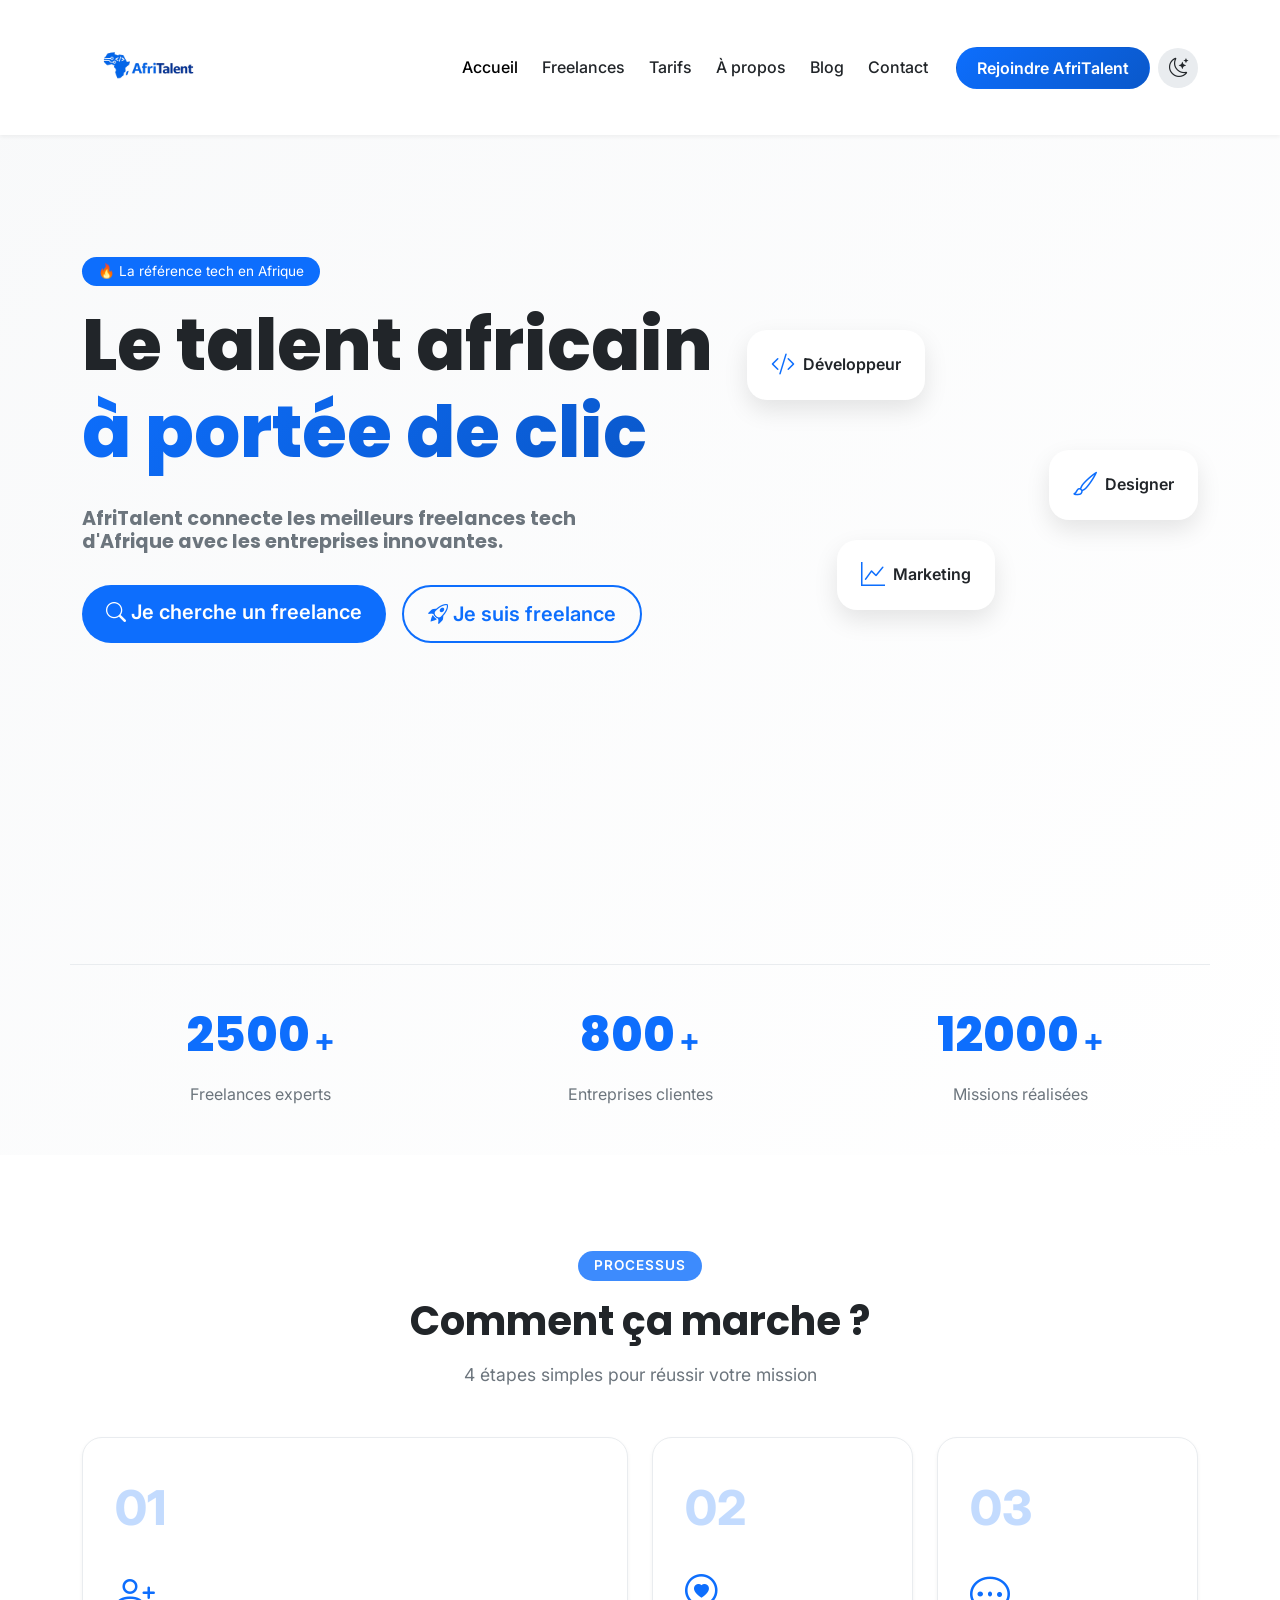
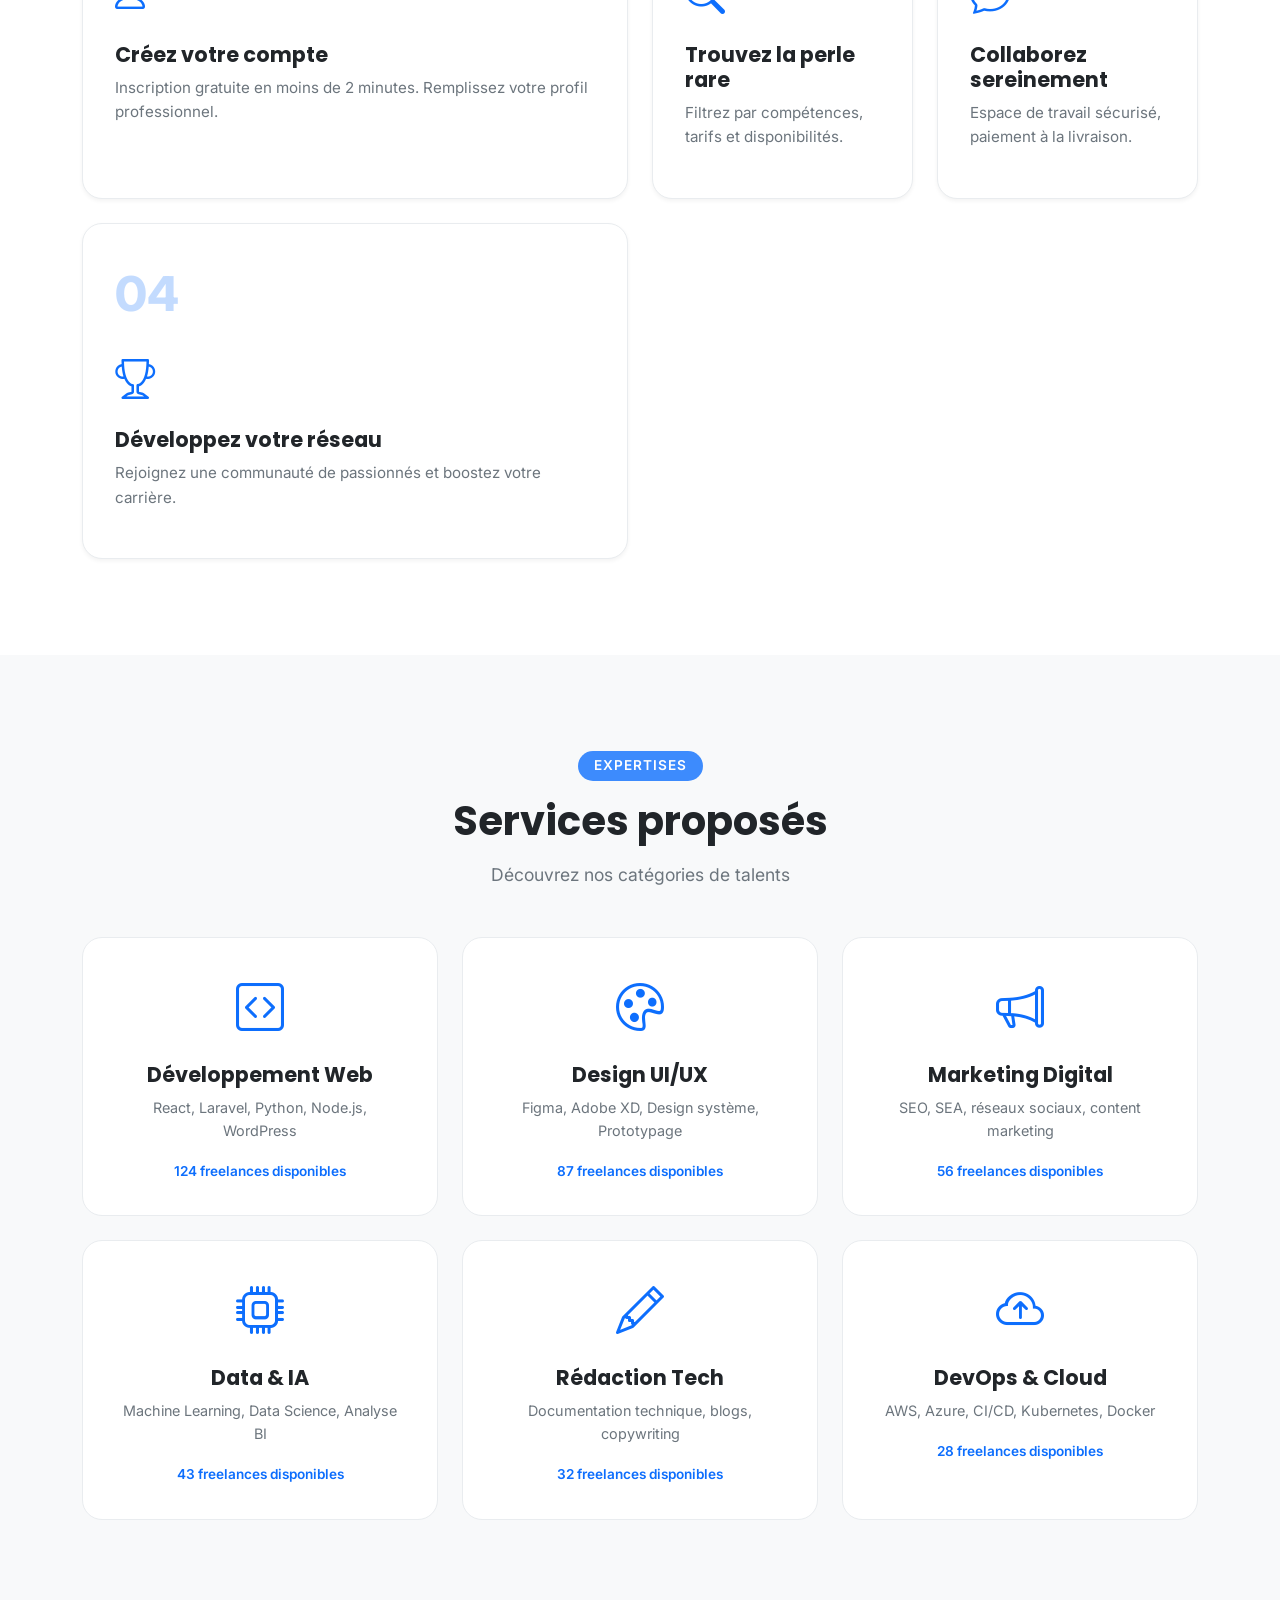
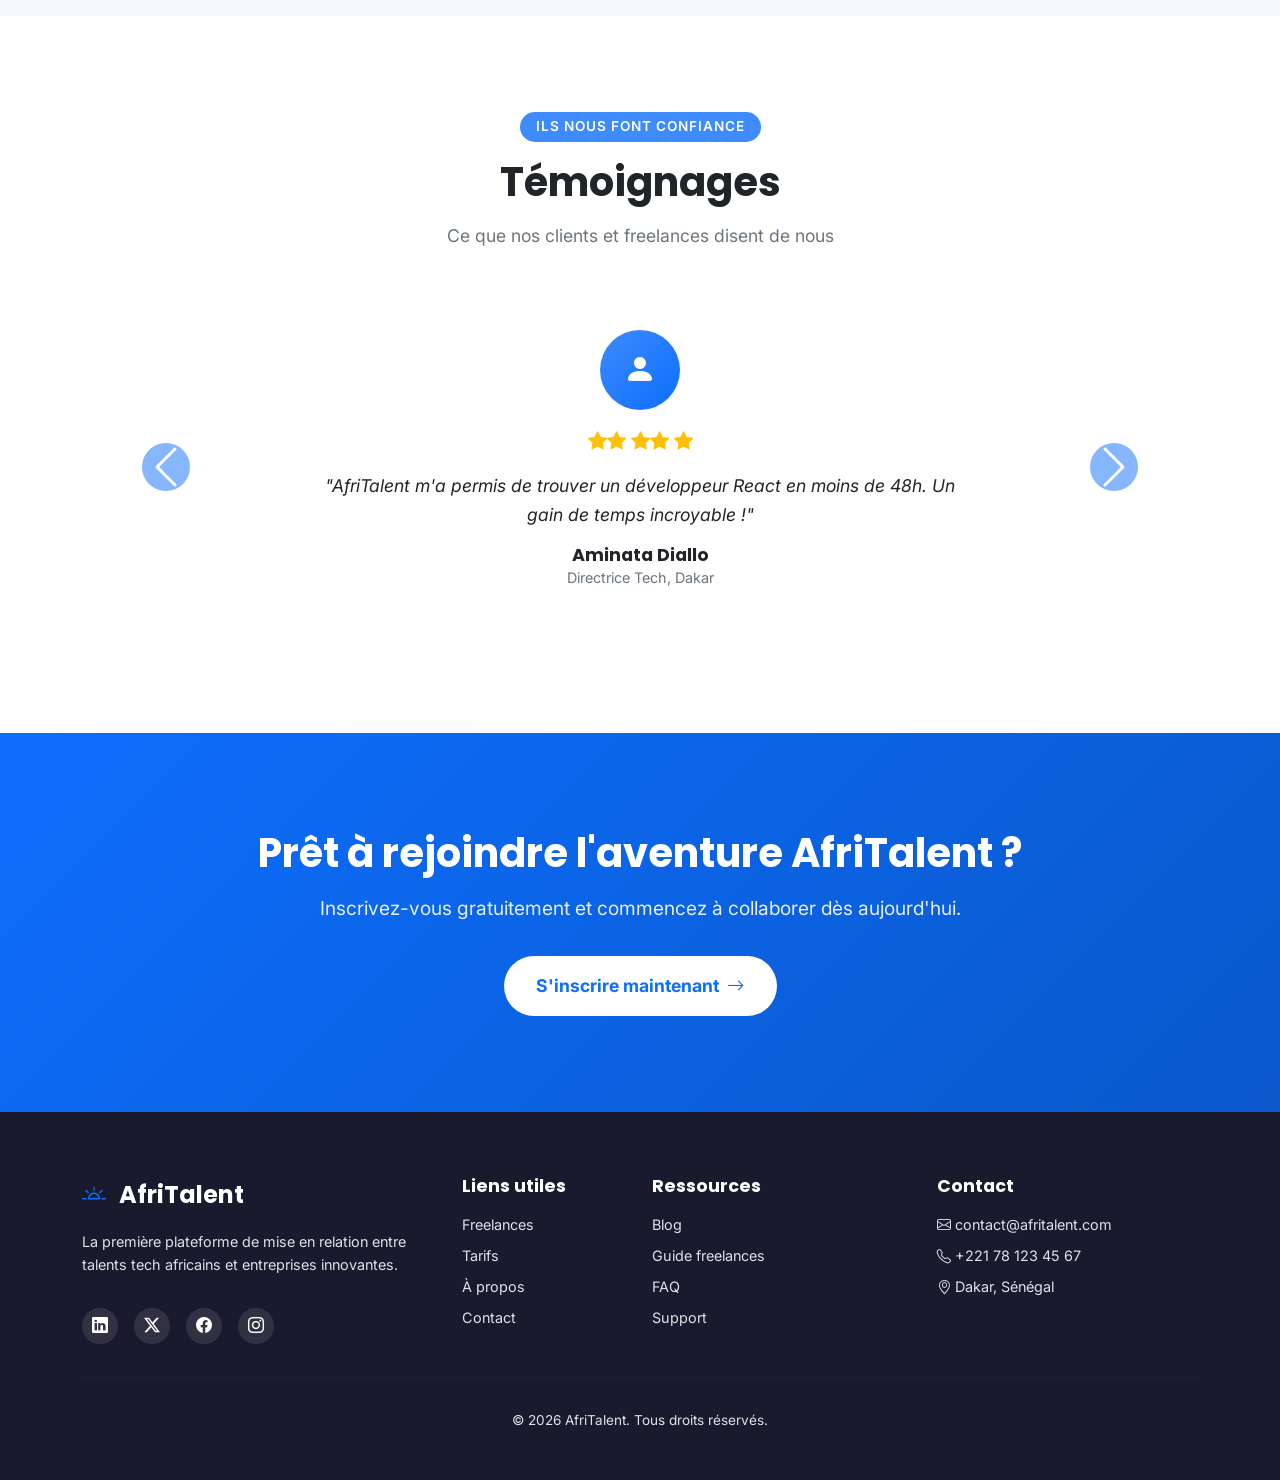
==== commit 8186868d: "Finalisation : corrections responsive, optimisation du code et commentaires" ====
--- a/index.html
+++ b/index.html
@@ -6,26 +6,19 @@
     <meta name="description" content="AfriTalent - Plateforme de mise en relation entre freelances tech africains et entreprises">
     <title>AfriTalent — Accueil | Plateforme de freelances tech en Afrique</title>
     
-    <!-- Bootstrap 5 CSS -->
     <link href="https://cdn.jsdelivr.net/npm/bootstrap@5.3.0/dist/css/bootstrap.min.css" rel="stylesheet">
-    
-    <!-- Bootstrap Icons -->
     <link rel="stylesheet" href="https://cdn.jsdelivr.net/npm/bootstrap-icons@1.11.3/font/bootstrap-icons.min.css">
-    
-    <!-- Google Fonts -->
     <link href="https://fonts.googleapis.com/css2?family=Inter:opsz,wght@14..32,300;400;500;600;700;800&family=Poppins:wght@400;500;600;700;800;900&display=swap" rel="stylesheet">
-    
-    <!-- CSS Principal -->
     <link rel="stylesheet" href="css/style.css">
 </head>
 <body>
 
-    <!-- ==================== HEADER / NAVBAR ==================== -->
+    <!-- ==================== HEADER ==================== -->
     <header>
         <nav class="navbar navbar-expand-lg fixed-top" id="mainNav">
             <div class="container">
                 <a class="navbar-brand" href="index.html">
-                    <img src="images/logo/logo_afritalent.png" alt="AfriTalent Logo" class="navbar-logo" height="20" width="250">
+                    <i><img src="images/logo/logo_afritalent.png" alt="Logo AfriTalent" height="120" width="140"></i>
                 </a>
                 
                 <button class="navbar-toggler" type="button" data-bs-toggle="collapse" data-bs-target="#navMenu">
@@ -42,15 +35,20 @@
                         <li class="nav-item"><a class="nav-link" href="contact.html">Contact</a></li>
                     </ul>
                     
-                    <div class="ms-lg-3">
+                    <div class="d-flex align-items-center gap-2 ms-lg-3">
                         <a href="#" class="btn btn-cta" id="rejoindreBtn">Rejoindre AfriTalent</a>
+                        <button id="darkModeToggle" class="btn-dark-mode" aria-label="Changer de thème">
+                            <i class="bi bi-moon-stars"></i>
+                        </button>
                     </div>
                 </div>
             </div>
         </nav>
     </header>
 
+    <!-- ==================== MAIN ==================== -->
     <main>
+
         <!-- ==================== SECTION HERO ==================== -->
         <section class="hero-section">
             <div class="container">
@@ -77,8 +75,8 @@
                     </div>
                 </div>
 
-                <!-- Statistiques avec compteurs (JS à venir) -->
-                <div class="row stats-row text-center">
+                <!-- Statistiques -->
+                <div class="row stats-row text-center" id="statsContainer">
                     <div class="col-md-4">
                         <div class="stat-item">
                             <span class="stat-number" data-target="2500">0</span>
@@ -104,8 +102,8 @@
             </div>
         </section>
 
-        <!-- ==================== SECTION COMMENT ÇA MARCHE (BENTO GRID) ==================== -->
-        <section class="how-it-works-section section-padding">
+        <!-- ==================== COMMENT ÇA MARCHE (BENTO GRID) ==================== -->
+        <section class="how-it-works-section section-padding" id="how-it-works">
             <div class="container">
                 <div class="text-center mb-5">
                     <span class="section-badge">Processus</span>
@@ -145,8 +143,8 @@
             </div>
         </section>
 
-        <!-- ==================== SECTION CATÉGORIES DE SERVICES ==================== -->
-        <section class="categories-section section-padding bg-light">
+        <!-- ==================== CATÉGORIES DE SERVICES ==================== -->
+        <section class="categories-section section-padding bg-light" id="categories">
             <div class="container">
                 <div class="text-center mb-5">
                     <span class="section-badge">Expertises</span>
@@ -207,8 +205,8 @@
             </div>
         </section>
 
-        <!-- ==================== SECTION TÉMOIGNAGES (CAROUSEL BOOTSTRAP) ==================== -->
-        <section class="testimonials-section section-padding">
+        <!-- ==================== TÉMOIGNAGES (CAROUSEL) ==================== -->
+        <section class="testimonials-section section-padding" id="testimonials">
             <div class="container">
                 <div class="text-center mb-5">
                     <span class="section-badge">Ils nous font confiance</span>
@@ -219,7 +217,7 @@
                 <div id="testimonialCarousel" class="carousel slide" data-bs-ride="carousel">
                     <div class="carousel-inner">
                         <div class="carousel-item active">
-                            <div class="testimonial-card">
+                            <aside class="testimonial-card">
                                 <div class="placeholder-avatar"><i class="bi bi-person-fill"></i></div>
                                 <div class="testimonial-stars">
                                     <i class="bi bi-star-fill"></i><i class="bi bi-star-fill"></i>
@@ -227,12 +225,12 @@
                                     <i class="bi bi-star-fill"></i>
                                 </div>
                                 <p class="testimonial-text">"AfriTalent m'a permis de trouver un développeur React en moins de 48h. Un gain de temps incroyable !"</p>
-                                <h3 class="testimonial-name">Seynabou Gueye</h3>
+                                <h3 class="testimonial-name">Aminata Diallo</h3>
                                 <p class="testimonial-role">Directrice Tech, Dakar</p>
-                            </div>
+                            </aside>
                         </div>
                         <div class="carousel-item">
-                            <div class="testimonial-card">
+                            <aside class="testimonial-card">
                                 <div class="placeholder-avatar"><i class="bi bi-person-fill"></i></div>
                                 <div class="testimonial-stars">
                                     <i class="bi bi-star-fill"></i><i class="bi bi-star-fill"></i>
@@ -240,12 +238,12 @@
                                     <i class="bi bi-star-fill"></i>
                                 </div>
                                 <p class="testimonial-text">"En tant que freelance, j'ai trouvé des missions passionnantes et bien rémunérées. La plateforme est top !"</p>
-                                <h3 class="testimonial-name">Mouhamed Mbaye</h3>
+                                <h3 class="testimonial-name">Koffi Mensah</h3>
                                 <p class="testimonial-role">Freelance Développeur, Abidjan</p>
-                            </div>
+                            </aside>
                         </div>
                         <div class="carousel-item">
-                            <div class="testimonial-card">
+                            <aside class="testimonial-card">
                                 <div class="placeholder-avatar"><i class="bi bi-person-fill"></i></div>
                                 <div class="testimonial-stars">
                                     <i class="bi bi-star-fill"></i><i class="bi bi-star-fill"></i>
@@ -255,7 +253,7 @@
                                 <p class="testimonial-text">"Une communauté dynamique et professionnelle. Je recommande vivement AfriTalent."</p>
                                 <h3 class="testimonial-name">Fatima Zahra</h3>
                                 <p class="testimonial-role">Chef de Projet, Casablanca</p>
-                            </div>
+                            </aside>
                         </div>
                     </div>
                     <button class="carousel-control-prev" type="button" data-bs-target="#testimonialCarousel" data-bs-slide="prev">
@@ -270,8 +268,8 @@
             </div>
         </section>
 
-        <!-- ==================== SECTION CTA ==================== -->
-        <section class="cta-section">
+        <!-- ==================== CTA FINAL ==================== -->
+        <section class="cta-section" id="cta-final">
             <div class="container text-center">
                 <h2 class="cta-title">Prêt à rejoindre l'aventure AfriTalent ?</h2>
                 <p class="cta-text">Inscrivez-vous gratuitement et commencez à collaborer dès aujourd'hui.</p>
@@ -282,7 +280,7 @@
         </section>
     </main>
 
-    <!-- ==================== FOOTER (4 colonnes) ==================== -->
+    <!-- ==================== FOOTER ==================== -->
     <footer class="footer">
         <div class="container">
             <div class="row gy-4">
@@ -322,7 +320,7 @@
                     <h5>Contact</h5>
                     <ul class="footer-links">
                         <li><i class="bi bi-envelope"></i> contact@afritalent.com</li>
-                        <li><i class="bi bi-telephone"></i> +221 77 535 02 29</li>
+                        <li><i class="bi bi-telephone"></i> +221 78 123 45 67</li>
                         <li><i class="bi bi-geo-alt"></i> Dakar, Sénégal</li>
                     </ul>
                 </div>
@@ -334,12 +332,12 @@
         </div>
     </footer>
 
-    <!-- Bouton Retour en haut (Back to Top) -->
+    <!-- Bouton Retour en haut -->
     <button id="backToTop" class="back-to-top" aria-label="Retour en haut">
         <i class="bi bi-arrow-up"></i>
     </button>
 
-    <!-- MODAL D'INSCRIPTION (Bootstrap Modal) -->
+    <!-- MODAL INSCRIPTION -->
     <div class="modal fade" id="inscriptionModal" tabindex="-1" aria-hidden="true">
         <div class="modal-dialog modal-dialog-centered">
             <div class="modal-content">
@@ -353,12 +351,8 @@
                         <a href="#" class="btn btn-primary btn-lg">Je suis Freelance</a>
                         <a href="#" class="btn btn-outline-primary btn-lg">Je suis Entreprise</a>
                     </div>
-                    <div class="separator-modal">
-                        <span>Déjà un compte ?</span>
-                    </div>
-                    <div class="text-center">
-                        <a href="#" class="text-primary">Se connecter</a>
-                    </div>
+                    <div class="separator-modal"><span>Déjà un compte ?</span></div>
+                    <div class="text-center"><a href="#" class="text-primary">Se connecter</a></div>
                 </div>
             </div>
         </div>
--- a/css/style.css
+++ b/css/style.css
@@ -1,6 +1,6 @@
 /* ================================================================
    AFRI TALENT - STYLES PROFESSIONNELS COMPLETS
-   Version conforme au cahier des charges
+   Version 3.0 - Conforme au cahier des charges
    ================================================================
    
    Pages couvertes :
@@ -10,7 +10,7 @@
    - about.html
    - blog.html
    - contact.html
-   - inscription.html (extension personnelle)
+   - inscription.html
    
    Table des matières :
    1. Variables CSS (6+)
@@ -37,7 +37,7 @@
    
    ================================================================ */
 
-/* ================= 1. VARIABLES CSS ================= */
+/* ================= 1. VARIABLES CSS (6+ variables) ================= */
 :root {
     --primary: #0d6efd;
     --primary-dark: #0a58ca;
@@ -176,17 +176,14 @@
 .navbar {
     padding: 1rem 0;
     transition: all var(--transition-normal);
-    background-color: transparent;
+    background: var(--white);
+    box-shadow: var(--shadow-sm);
 }
 
 .navbar.scrolled {
-    background-color: var(--white);
+    background: var(--white);
     box-shadow: var(--shadow-md);
     padding: 0.5rem 0;
-}
-
-body.dark-mode .navbar.scrolled {
-    background-color: #1a1a2e;
 }
 
 .navbar-brand {
@@ -198,6 +195,7 @@
 
 .navbar-brand i {
     margin-right: 8px;
+    color: var(--primary);
 }
 
 .nav-link {
@@ -228,6 +226,43 @@
     color: white;
 }
 
+.btn-dark-mode {
+    background: var(--gray-200);
+    border: none;
+    border-radius: 50%;
+    width: 40px;
+    height: 40px;
+    display: flex;
+    align-items: center;
+    justify-content: center;
+    cursor: pointer;
+    transition: all var(--transition-fast);
+    color: var(--gray-800);
+}
+
+.btn-dark-mode:hover {
+    transform: scale(1.05);
+    background: var(--gray-300);
+}
+
+.btn-dark-mode i {
+    font-size: 1.2rem;
+}
+
+/* Style pour le menu hamburger sur mobile */
+.navbar-toggler {
+    border-color: var(--gray-400);
+}
+
+.navbar-toggler-icon {
+    background-image: url("data:image/svg+xml,%3csvg xmlns='http://www.w3.org/2000/svg' viewBox='0 0 30 30'%3e%3cpath stroke='rgba(33, 37, 41, 0.9)' stroke-linecap='round' stroke-miterlimit='10' stroke-width='2' d='M4 7h22M4 15h22M4 23h22'/%3e%3c/svg%3e");
+}
+
+.navbar-toggler:focus {
+    box-shadow: none;
+    outline: none;
+}
+
 /* ================= 4. SECTION HERO ================= */
 .hero-section {
     min-height: 100vh;
@@ -319,7 +354,7 @@
     transform: translateY(-2px);
 }
 
-/* Illustration flottante (placeholders) */
+/* Illustration flottante */
 .hero-illustration {
     position: relative;
     height: 400px;
@@ -689,6 +724,88 @@
     color: white;
 }
 
+body.dark-mode .contact-info-card {
+    background: #1e1e2e;
+}
+
+body.dark-mode .contact-form {
+    background: #1e1e2e;
+    border-color: #3a3a4e;
+}
+
+body.dark-mode .inscription-form-wrapper {
+    background: #1e1e2e;
+    border-color: #3a3a4e;
+}
+
+body.dark-mode .user-type-selector {
+    background: #2a2a3e;
+}
+
+body.dark-mode .separator span {
+    background: #1e1e2e;
+}
+
+body.dark-mode .btn-social {
+    background: #1e1e2e;
+    border-color: #3a3a4e;
+    color: var(--gray-300);
+}
+
+body.dark-mode .sidebar-widget {
+    background: #1e1e2e;
+    border-color: #3a3a4e;
+}
+
+body.dark-mode .article-card {
+    background: #1e1e2e;
+    border-color: #3a3a4e;
+}
+
+body.dark-mode .article-title a {
+    color: var(--gray-300);
+}
+
+body.dark-mode .pricing-card {
+    background: #1e1e2e;
+    border-color: #3a3a4e;
+}
+
+body.dark-mode .team-card {
+    background: #1e1e2e;
+    border-color: #3a3a4e;
+}
+
+body.dark-mode .filter-btn {
+    border-color: var(--gray-700);
+    color: var(--gray-300);
+}
+
+body.dark-mode .filter-btn.active {
+    background: var(--primary);
+    color: white;
+}
+
+body.dark-mode .faq-section {
+    background: #1a1a2e;
+}
+
+body.dark-mode .accordion-item,
+body.dark-mode .accordion-button,
+body.dark-mode .accordion-body {
+    background: #1e1e2e;
+    border-color: #3a3a4e;
+}
+
+body.dark-mode .accordion-button {
+    color: var(--gray-300);
+}
+
+body.dark-mode .accordion-button:not(.collapsed) {
+    background: var(--primary);
+    color: white;
+}
+
 /* ================= 12. ANIMATIONS SCROLL (FADE-IN) ================= */
 .fade-in {
     opacity: 0;
@@ -1304,6 +1421,10 @@
     color: white;
 }
 
+.key-numbers-section .stat-label {
+    color: rgba(255,255,255,0.9);
+}
+
 /* ================= 18. PAGE BLOG ================= */
 .blog-section {
     padding: var(--spacing-xl) 0;
@@ -1648,6 +1769,7 @@
     background: var(--white);
     transition: all var(--transition-fast);
     font-family: var(--font-body);
+    color: var(--gray-800);
 }
 
 .form-control-custom:focus,
@@ -1655,6 +1777,16 @@
     outline: none;
     border-color: var(--primary);
     box-shadow: 0 0 0 3px rgba(13, 110, 253, 0.1);
+}
+
+.form-control-custom.error,
+.form-select-custom.error {
+    border-color: var(--danger);
+}
+
+.form-control-custom.success,
+.form-select-custom.success {
+    border-color: var(--success);
 }
 
 .error-message {
@@ -1787,11 +1919,6 @@
     border: 1px solid var(--gray-200);
 }
 
-body.dark-mode .inscription-form-wrapper {
-    background: #1e1e2e;
-    border-color: #3a3a4e;
-}
-
 .form-header {
     text-align: center;
     margin-bottom: 1.5rem;
@@ -1813,10 +1940,6 @@
     background: var(--gray-100);
     padding: 0.5rem;
     border-radius: 60px;
-}
-
-body.dark-mode .user-type-selector {
-    background: #2a2a3e;
 }
 
 .type-option {
@@ -1898,10 +2021,6 @@
     font-size: 0.85rem;
 }
 
-body.dark-mode .separator span {
-    background: #1e1e2e;
-}
-
 .social-login {
     display: flex;
     gap: 1rem;
@@ -1932,12 +2051,6 @@
 .btn-social.github i { color: #333; }
 .btn-social.linkedin i { color: #0077B5; }
 
-body.dark-mode .btn-social {
-    background: #1e1e2e;
-    border-color: #3a3a4e;
-    color: var(--gray-300);
-}
-
 .login-redirect {
     text-align: center;
     margin-top: 1.5rem;
@@ -1950,7 +2063,7 @@
     font-weight: 600;
 }
 
-/* ================= 21. PLACEHOLDERS (profils vides) ================= */
+/* ================= 21. PLACEHOLDERS ================= */
 .placeholder-img {
     background: linear-gradient(135deg, var(--gray-300) 0%, var(--gray-400) 100%);
     display: flex;
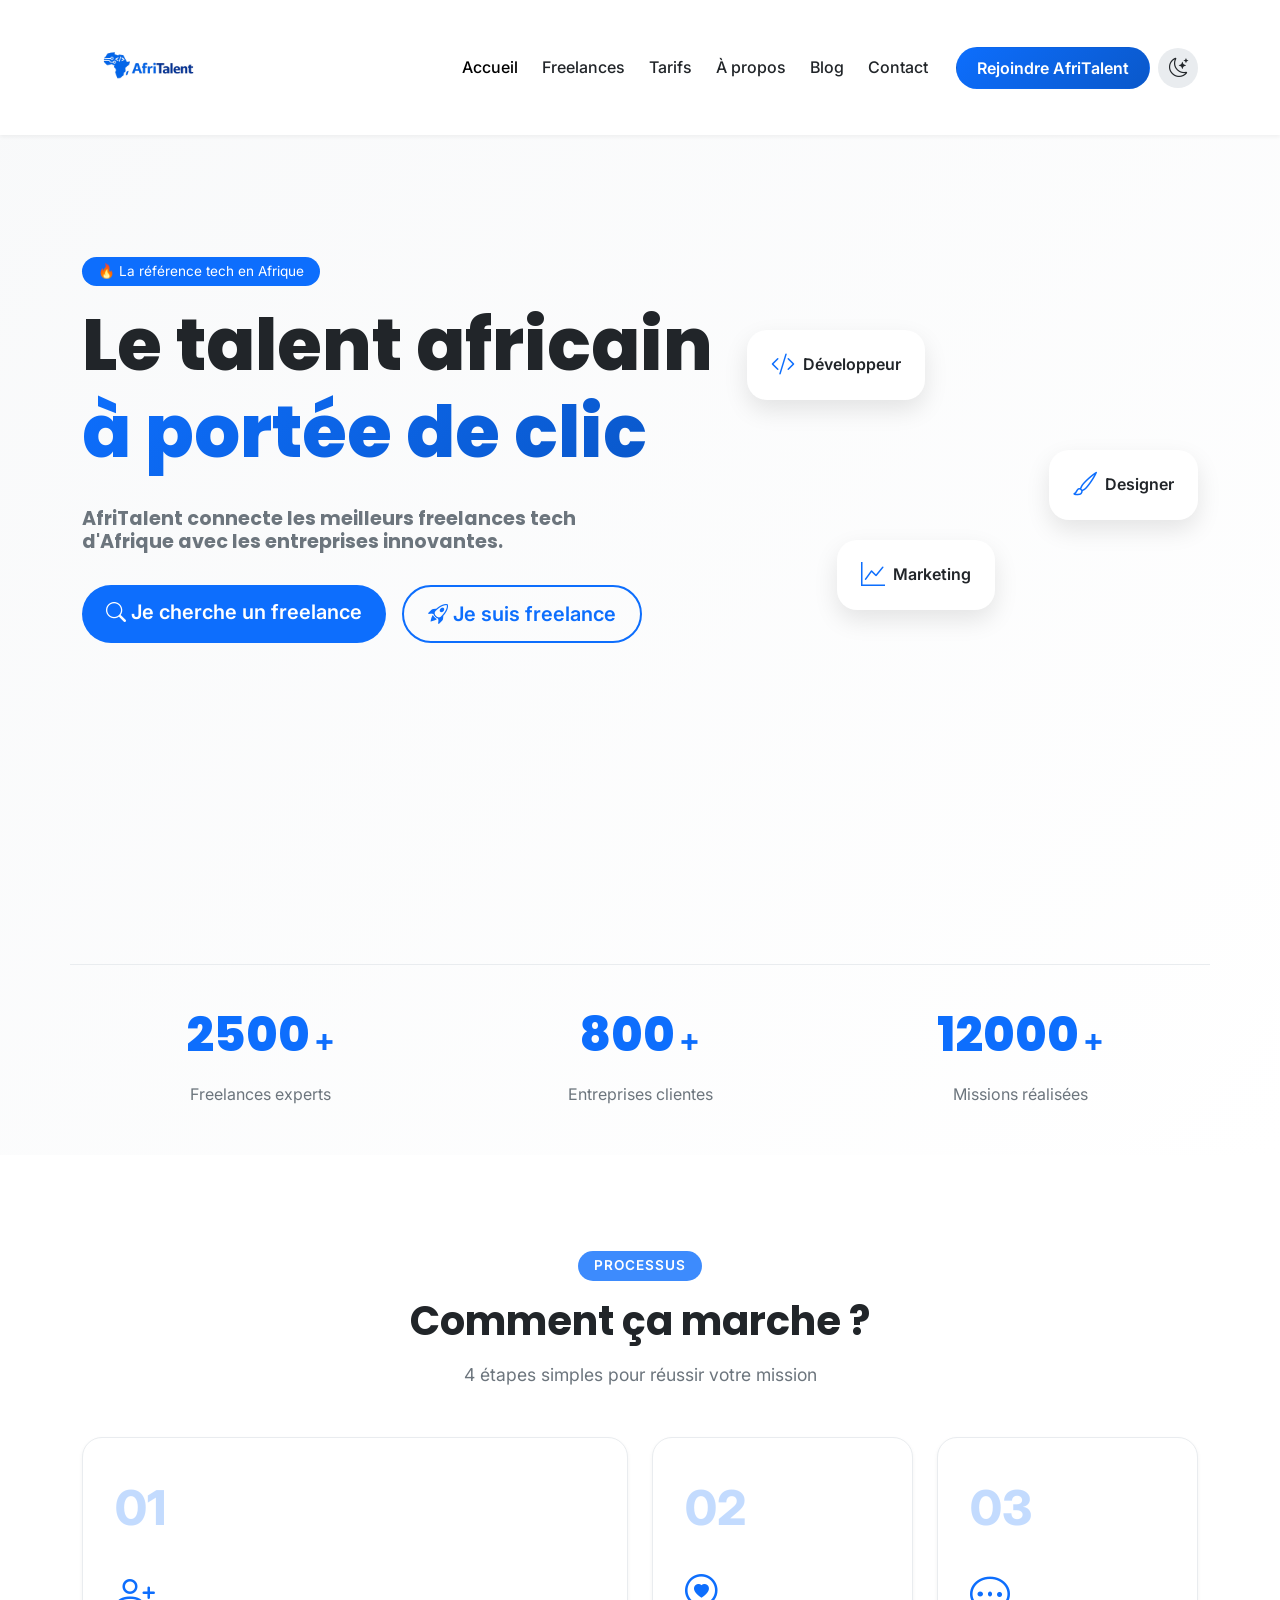
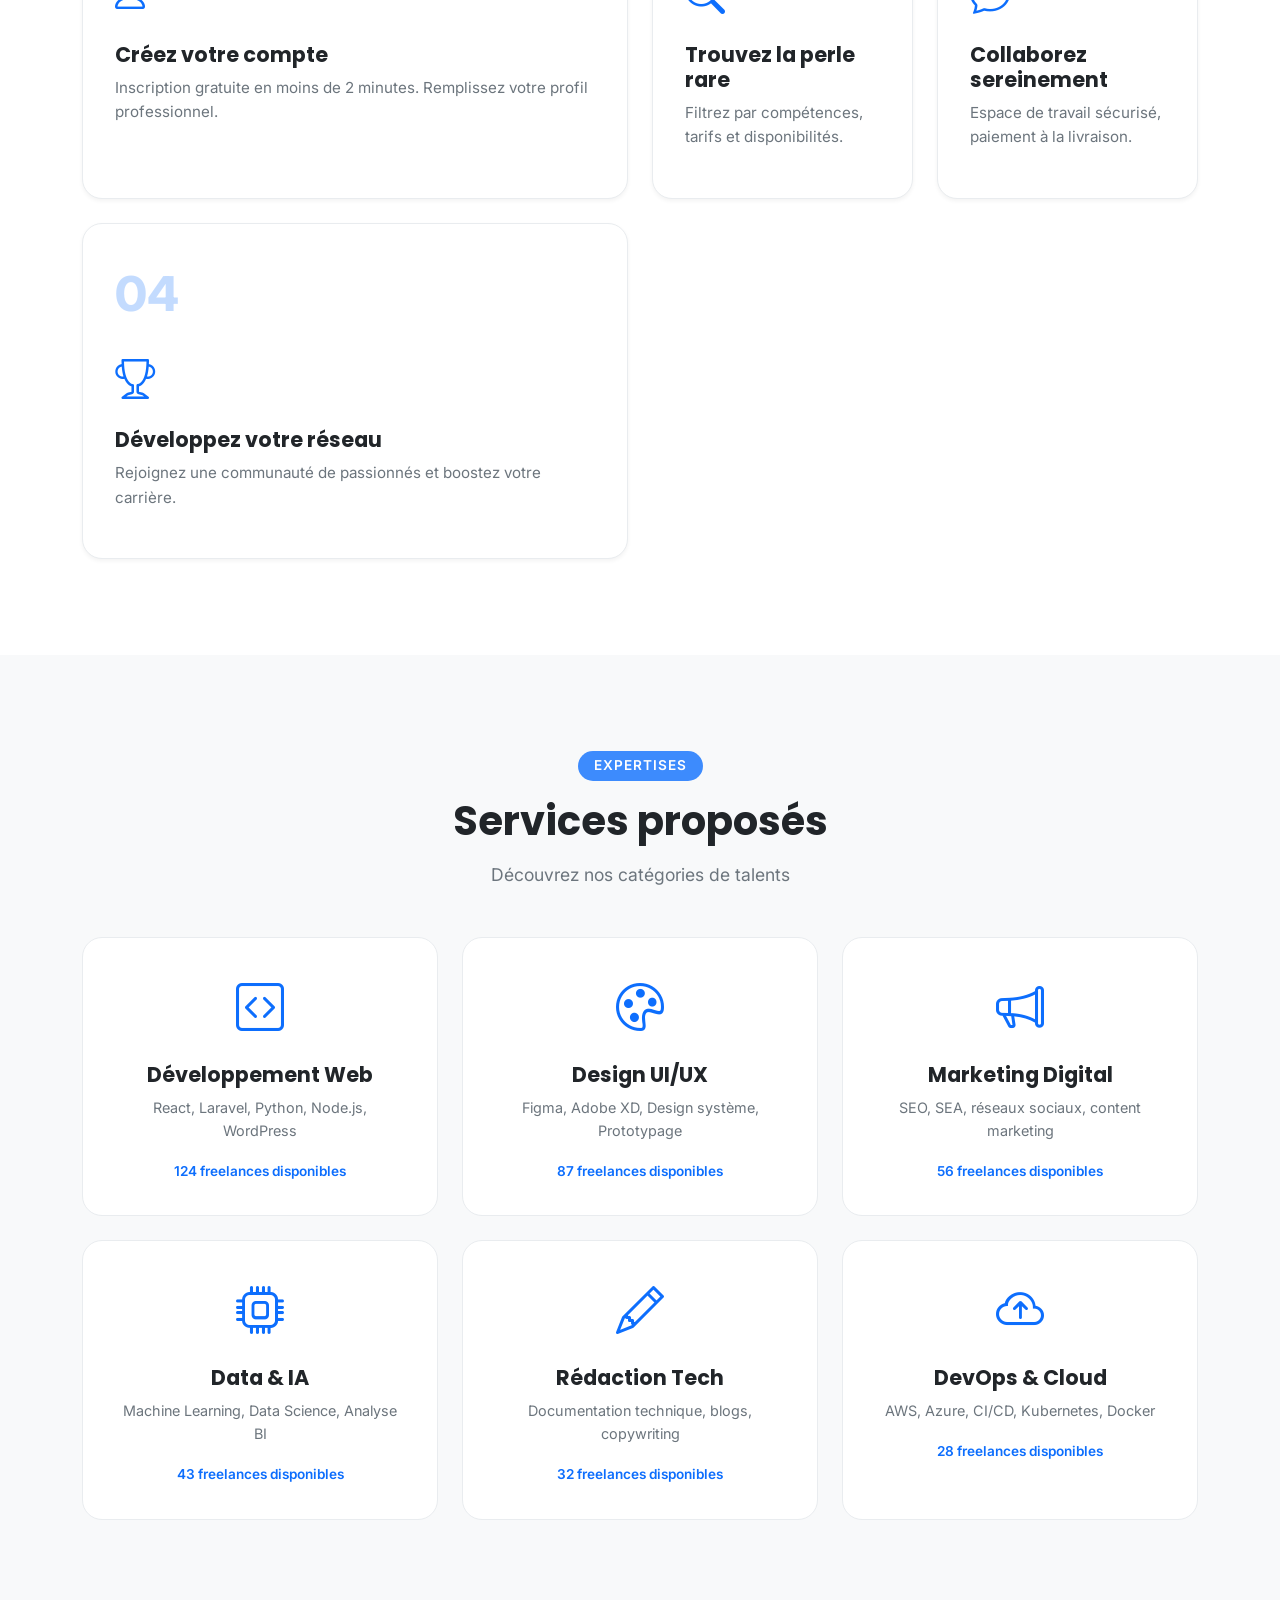
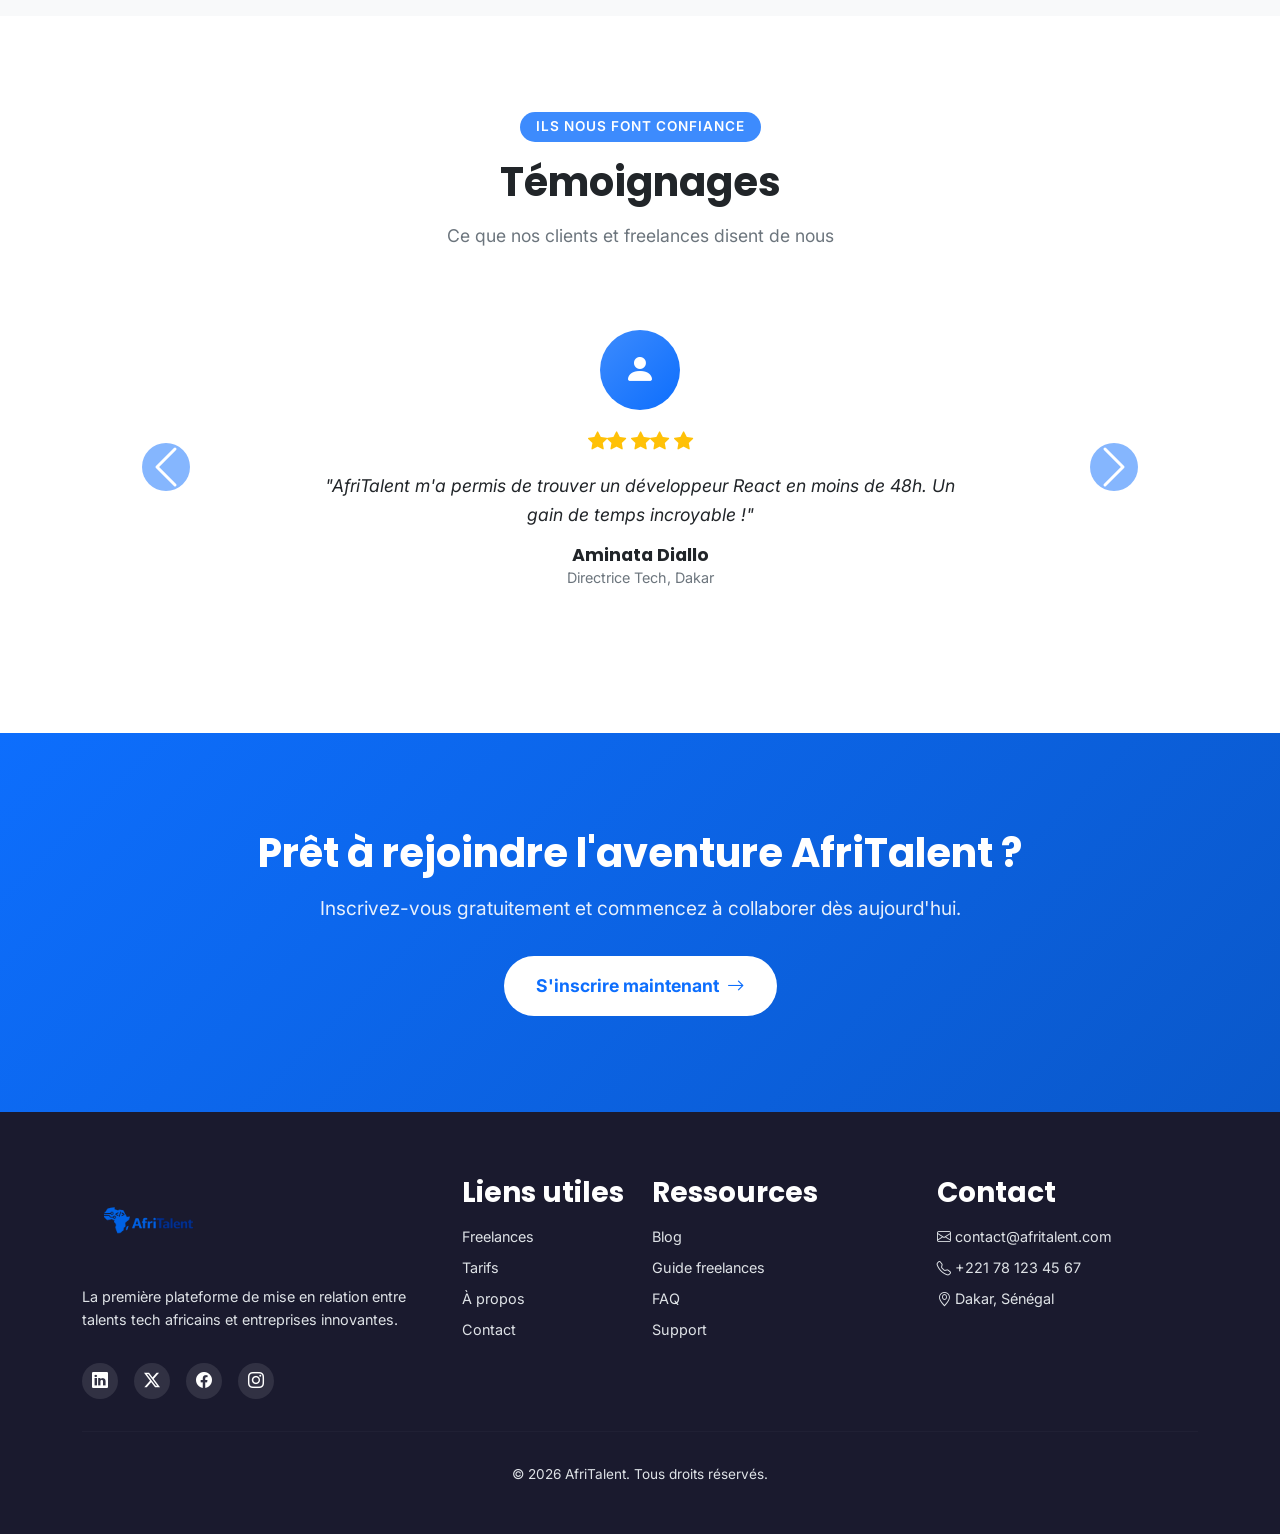
==== commit a827e19b: "Finalisation : corrections responsive, optimisation du code et commentaires" ====
--- a/index.html
+++ b/index.html
@@ -286,7 +286,7 @@
             <div class="row gy-4">
                 <div class="col-lg-4 col-md-6">
                     <div class="footer-brand">
-                        <i class="bi bi-brightness-alt-high"></i> AfriTalent
+                        <i><img src="images/logo/logo_afritalent.png" alt="Logo AfriTalent" height="100" width="140"></i>
                     </div>
                     <p class="footer-description">
                         La première plateforme de mise en relation entre talents tech africains et entreprises innovantes.
@@ -299,7 +299,7 @@
                     </div>
                 </div>
                 <div class="col-lg-2 col-md-6">
-                    <h5>Liens utiles</h5>
+                    <h3>Liens utiles</h3>
                     <ul class="footer-links">
                         <li><a href="freelances.html">Freelances</a></li>
                         <li><a href="tarifs.html">Tarifs</a></li>
@@ -308,7 +308,7 @@
                     </ul>
                 </div>
                 <div class="col-lg-3 col-md-6">
-                    <h5>Ressources</h5>
+                    <h3>Ressources</h3>
                     <ul class="footer-links">
                         <li><a href="blog.html">Blog</a></li>
                         <li><a href="#">Guide freelances</a></li>
@@ -317,7 +317,7 @@
                     </ul>
                 </div>
                 <div class="col-lg-3 col-md-6">
-                    <h5>Contact</h5>
+                    <h3>Contact</h3>
                     <ul class="footer-links">
                         <li><i class="bi bi-envelope"></i> contact@afritalent.com</li>
                         <li><i class="bi bi-telephone"></i> +221 78 123 45 67</li>
